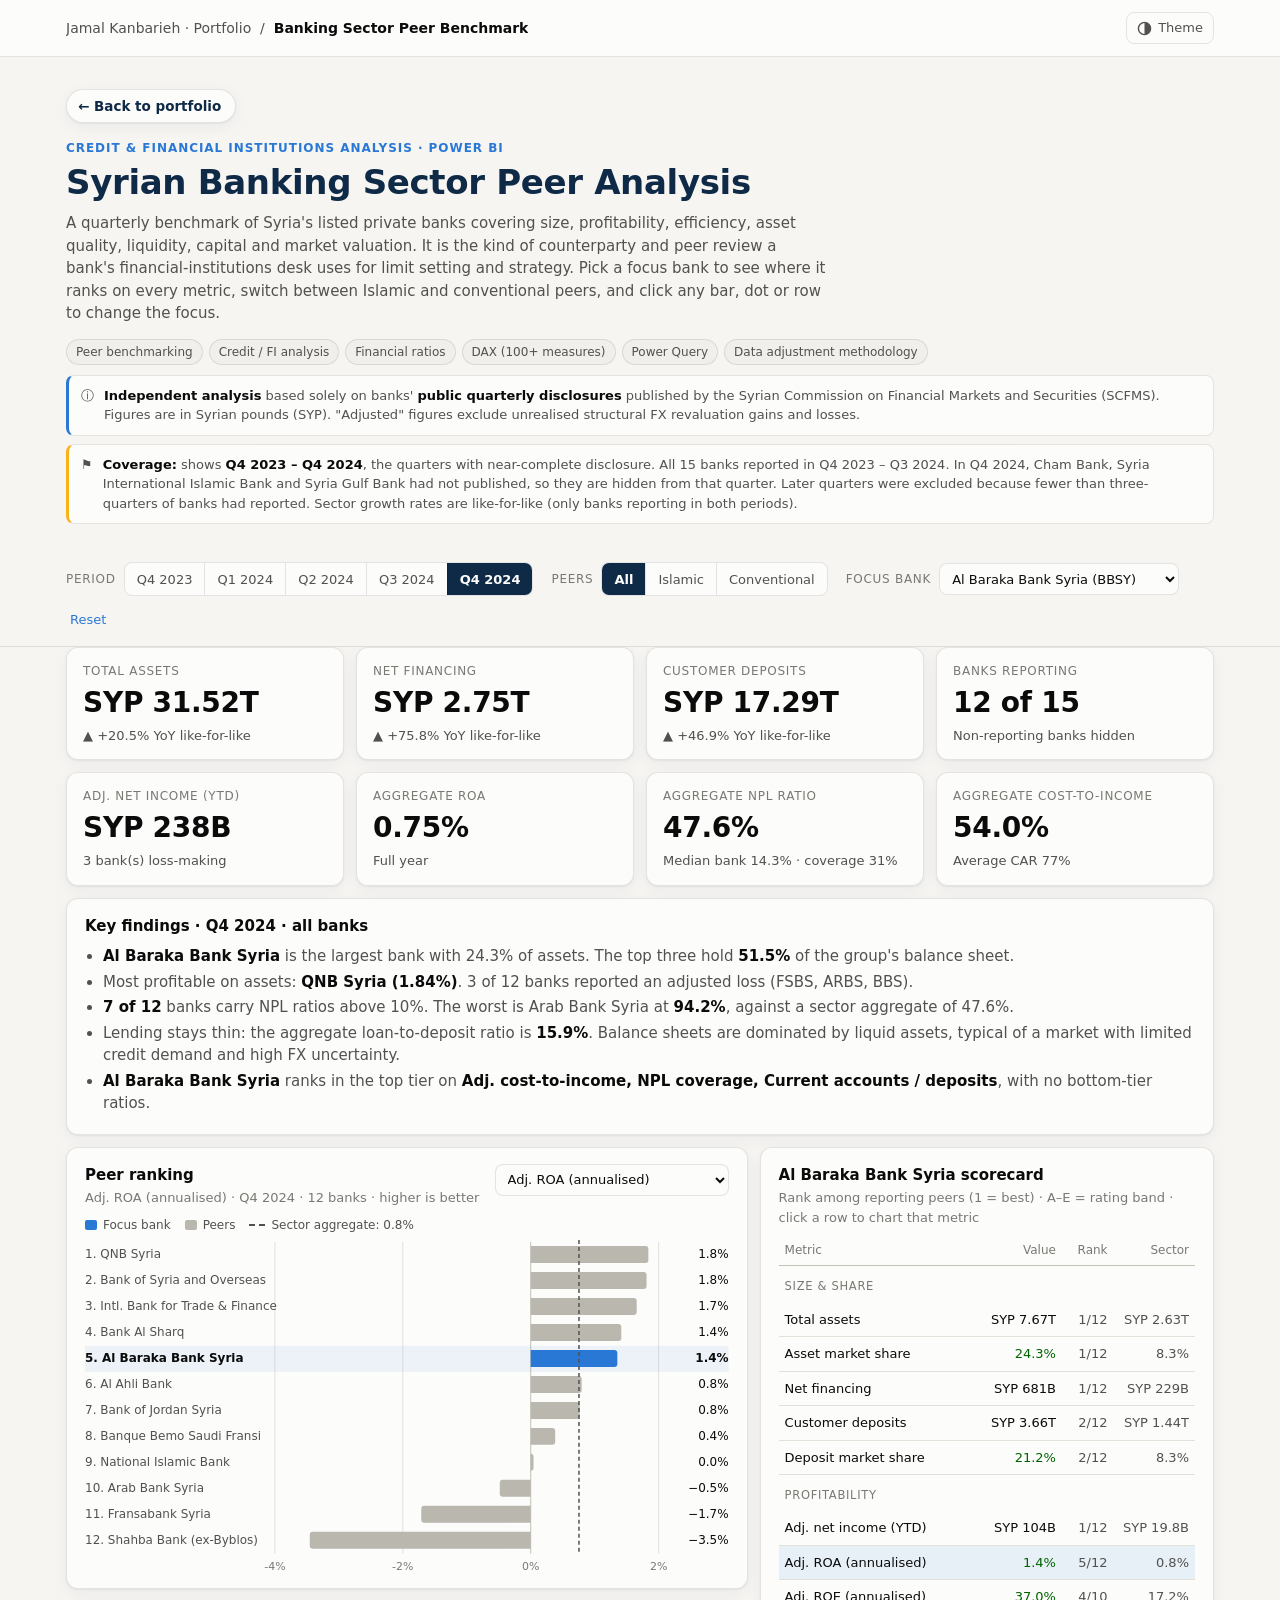
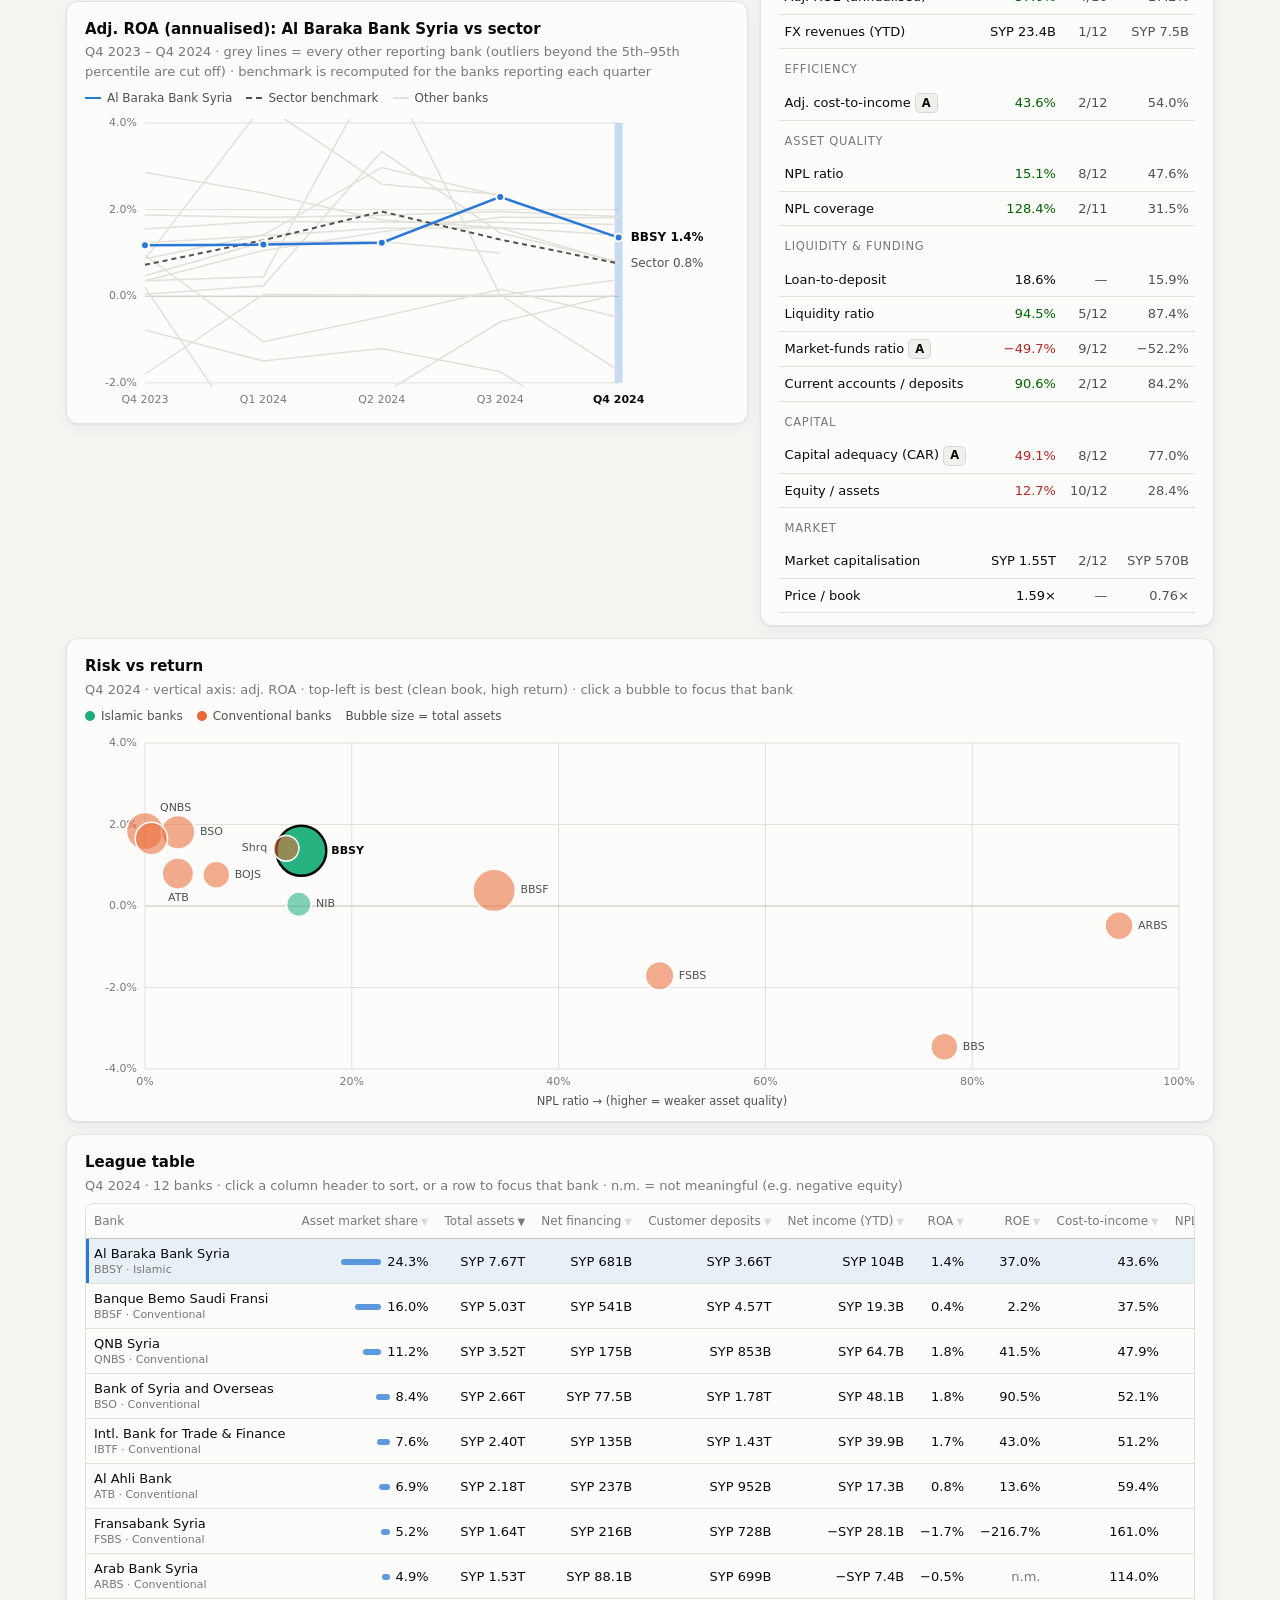
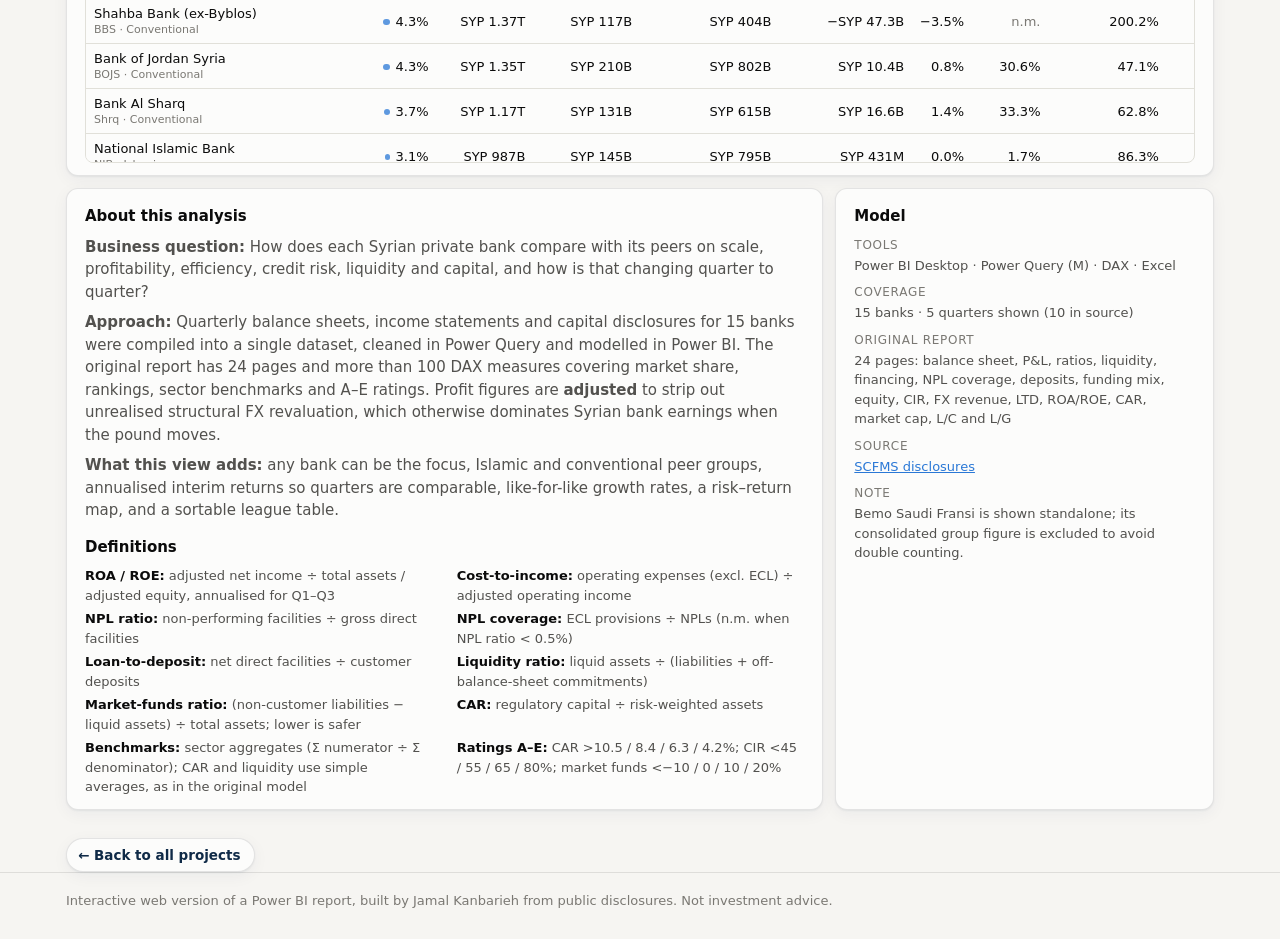
==== projects/banking-sector/index.html @ 8612d6c9 "Initial portfolio upload" ====
<!doctype html>
<html lang="en">
<head>
<meta charset="utf-8">
<meta name="viewport" content="width=device-width, initial-scale=1">
<title>Syrian Banking Peer Benchmark</title>
<meta name="description" content="Interactive peer benchmarking of Syrian private banks (Q4 2023 – Q4 2024) by Jamal Kanbarieh: size, profitability, efficiency, asset quality, liquidity and capital.">
<link rel="stylesheet" href="../../assets/site.css">
<style>
.seg.wrapok{flex-wrap:wrap}
.stack{display:flex;flex-direction:column;gap:12px;min-width:0}
.sc td,.sc th{padding-left:6px;padding-right:6px}
#focusSel{max-width:240px}
.legend .dot{width:10px;height:10px;border-radius:50%;display:inline-block}
.small{font-size:12px;color:var(--muted)}
.fl{display:flex;gap:8px;align-items:center;flex-wrap:wrap}
.chg{font-size:12.5px}
.lt-wrap{overflow:auto;max-height:560px;margin-top:8px;border:1px solid var(--grid);border-radius:8px}
.def{display:grid;grid-template-columns:repeat(2,1fr);gap:4px 24px;font-size:13px;color:var(--ink-2);margin:8px 0 0;padding:0;list-style:none}
.def li b{color:var(--ink)}
@media (max-width:860px){.def{grid-template-columns:1fr}}
</style>
</head>
<body>
<header class="top"><div class="wrap">
  <div class="crumb"><a href="../../index.html">Jamal Kanbarieh · Portfolio</a> &nbsp;/&nbsp; <b>Banking Sector Peer Benchmark</b></div>
  <button class="themebtn" id="themeBtn" type="button" aria-label="Toggle dark mode"><svg viewBox="0 0 16 16" aria-hidden="true"><circle cx="8" cy="8" r="6.5" fill="none" stroke="currentColor" stroke-width="1.5"/><path d="M8 1.5a6.5 6.5 0 0 1 0 13z" fill="currentColor"/></svg> Theme</button>
</div></header>

<div class="wrap hero">
  <a class="backbtn" href="../../index.html">← Back to portfolio</a>
  <p class="eyebrow">Credit &amp; Financial Institutions Analysis · Power BI</p>
  <h1>Syrian Banking Sector Peer Analysis</h1>
  <p class="lede">A quarterly benchmark of Syria's listed private banks covering size, profitability, efficiency, asset quality, liquidity, capital and market valuation. It is the kind of counterparty and peer review a bank's financial-institutions desk uses for limit setting and strategy. Pick a focus bank to see where it ranks on every metric, switch between Islamic and conventional peers, and click any bar, dot or row to change the focus.</p>
  <ul class="tags"><li>Peer benchmarking</li><li>Credit / FI analysis</li><li>Financial ratios</li><li>DAX (100+ measures)</li><li>Power Query</li><li>Data adjustment methodology</li></ul>
  <div class="note info" role="note"><span aria-hidden="true">ⓘ</span><div><strong>Independent analysis</strong> based solely on banks' <strong>public quarterly disclosures</strong> published by the Syrian Commission on Financial Markets and Securities (SCFMS). Figures are in Syrian pounds (SYP). "Adjusted" figures exclude unrealised structural FX revaluation gains and losses.</div></div>
  <div class="note" role="note"><span aria-hidden="true">⚑</span><div><strong>Coverage:</strong> shows <strong>Q4 2023 – Q4 2024</strong>, the quarters with near-complete disclosure. All 15 banks reported in Q4 2023 – Q3 2024. In Q4 2024, Cham Bank, Syria International Islamic Bank and Syria Gulf Bank had not published, so they are hidden from that quarter. Later quarters were excluded because fewer than three-quarters of banks had reported. Sector growth rates are like-for-like (only banks reporting in both periods).</div></div>
</div>

<div class="filters" role="region" aria-label="Filters"><div class="wrap">
  <div class="fgroup"><span class="flabel">Period</span><div class="seg wrapok" id="perSeg"></div></div>
  <div class="fgroup"><span class="flabel">Peers</span><div class="seg" id="grpSeg"><button type="button" data-v="all">All</button><button type="button" data-v="isl">Islamic</button><button type="button" data-v="conv">Conventional</button></div></div>
  <div class="fgroup"><label class="flabel" for="focusSel">Focus bank</label><select id="focusSel"></select></div>
  <button class="reset" id="resetBtn" type="button">Reset</button>
</div></div>

<main class="wrap">
  <div class="kpis k8" id="kpi1"></div>
  <div class="kpis k8" id="kpi2"></div>

  <div class="card insights"><h2 id="insTitle">Key findings</h2><ul id="ins"></ul></div>

  <div class="grid32">
    <div class="stack">
    <div class="card panel">
      <div class="panelhead"><div><h2>Peer ranking</h2><p class="sub" id="rankSub"></p></div>
        <select id="metricSel" aria-label="Metric"></select></div>
      <div class="legend"><span><i class="sw" style="background:var(--actual)"></i>Focus bank</span><span><i class="sw" style="background:var(--budget)"></i>Peers</span><span><i class="ln dash" style="border-color:var(--ink-2)"></i><span id="benchLbl">Sector benchmark</span></span></div>
      <div class="chart" id="rank"></div>
    </div>
    <div class="card panel">
    <h2 id="trendTitle">Trend</h2>
    <p class="sub" id="trendSub"></p>
    <div class="legend"><span><i class="ln" style="border-color:var(--actual)"></i><span id="trendFocusLbl">Focus bank</span></span><span><i class="ln dash" style="border-color:var(--ink-2)"></i>Sector benchmark</span><span><i class="ln" style="border-color:var(--grid)"></i>Other banks</span></div>
    <div class="chart" id="trend"></div>
  </div>
    </div>
    <div class="card panel">
      <h2 id="scTitle">Focus bank scorecard</h2>
      <p class="sub">Rank among reporting peers (1 = best) · A–E = rating band · click a row to chart that metric</p>
      <div class="tablewrap"><table class="sc" id="sc"></table></div>
    </div>
  </div>

  <div class="card panel full">
    <h2>Risk vs return</h2>
    <p class="sub" id="scatSub"></p>
    <div class="legend"><span><i class="dot" style="background:var(--s1)"></i>Islamic banks</span><span><i class="dot" style="background:var(--s2)"></i>Conventional banks</span><span>Bubble size = total assets</span></div>
    <div class="chart" id="scat"></div>
  </div>

  <div class="card panel full">
    <h2>League table</h2>
    <p class="sub" id="ltSub">Click a column to sort, or a row to focus that bank.</p>
    <div class="lt-wrap"><table class="lt" id="lt"></table></div>
  </div>

  <section class="about">
    <div class="card panel">
      <h2>About this analysis</h2>
      <p><b>Business question:</b> How does each Syrian private bank compare with its peers on scale, profitability, efficiency, credit risk, liquidity and capital, and how is that changing quarter to quarter?</p>
      <p><b>Approach:</b> Quarterly balance sheets, income statements and capital disclosures for 15 banks were compiled into a single dataset, cleaned in Power Query and modelled in Power BI. The original report has 24 pages and more than 100 DAX measures covering market share, rankings, sector benchmarks and A–E ratings. Profit figures are <b>adjusted</b> to strip out unrealised structural FX revaluation, which otherwise dominates Syrian bank earnings when the pound moves.</p>
      <p><b>What this view adds:</b> any bank can be the focus, Islamic and conventional peer groups, annualised interim returns so quarters are comparable, like-for-like growth rates, a risk–return map, and a sortable league table.</p>
      <h2 style="margin-top:14px">Definitions</h2>
      <ul class="def">
        <li><b>ROA / ROE:</b> adjusted net income ÷ total assets / adjusted equity, annualised for Q1–Q3</li>
        <li><b>Cost-to-income:</b> operating expenses (excl. ECL) ÷ adjusted operating income</li>
        <li><b>NPL ratio:</b> non-performing facilities ÷ gross direct facilities</li>
        <li><b>NPL coverage:</b> ECL provisions ÷ NPLs (n.m. when NPL ratio &lt; 0.5%)</li>
        <li><b>Loan-to-deposit:</b> net direct facilities ÷ customer deposits</li>
        <li><b>Liquidity ratio:</b> liquid assets ÷ (liabilities + off-balance-sheet commitments)</li>
        <li><b>Market-funds ratio:</b> (non-customer liabilities − liquid assets) ÷ total assets; lower is safer</li>
        <li><b>CAR:</b> regulatory capital ÷ risk-weighted assets</li>
        <li><b>Benchmarks:</b> sector aggregates (Σ numerator ÷ Σ denominator); CAR and liquidity use simple averages, as in the original model</li>
        <li><b>Ratings A–E:</b> CAR &gt;10.5 / 8.4 / 6.3 / 4.2%; CIR &lt;45 / 55 / 65 / 80%; market funds &lt;−10 / 0 / 10 / 20%</li>
      </ul>
    </div>
    <div class="card panel">
      <h2>Model</h2>
      <dl>
        <dt>Tools</dt><dd>Power BI Desktop · Power Query (M) · DAX · Excel</dd>
        <dt>Coverage</dt><dd>15 banks · 5 quarters shown (10 in source)</dd>
        <dt>Original report</dt><dd>24 pages: balance sheet, P&amp;L, ratios, liquidity, financing, NPL coverage, deposits, funding mix, equity, CIR, FX revenue, LTD, ROA/ROE, CAR, market cap, L/C and L/G</dd>
        <dt>Source</dt><dd><a href="https://scfms.sy/en/declaration" rel="noopener">SCFMS disclosures</a></dd>
        <dt>Note</dt><dd>Bemo Saudi Fransi is shown standalone; its consolidated group figure is excluded to avoid double counting.</dd>
      </dl>
    </div>
  </section>
  <a class="backbtn bottom" href="../../index.html">← Back to all projects</a>
</main>

<footer><div class="wrap">Interactive web version of a Power BI report, built by Jamal Kanbarieh from public disclosures. Not investment advice.</div></footer>

<script src="../../assets/common.js"></script>
<script>
const SRC = {"periods":["Q4 2023","Q1 2024","Q2 2024","Q3 2024","Q4 2024"],"names":{"BBSY":"Al Baraka Bank Syria","CHB":"Cham Bank","SIIB":"Syria International Islamic Bank","NIB":"National Islamic Bank","ATB":"Al Ahli Bank","BBSF":"Banque Bemo Saudi Fransi","BSO":"Bank of Syria and Overseas","FSBS":"Fransabank Syria","IBTF":"Intl. Bank for Trade & Finance","QNBS":"QNB Syria","Shrq":"Bank Al Sharq","ARBS":"Arab Bank Syria","BBS":"Shahba Bank (ex-Byblos)","BOJS":"Bank of Jordan Syria","SGB":"Syria Gulf Bank"},"islamic":["BBSY","CHB","NIB","SIIB"],"data":{"Q4 2023":{"BBSY":{"ta":6054854956568.0,"liq":5380610854939.0,"gl":601741397152.0,"nl":378039521020.0,"ecl":106047968985.0,"npl":102416485976.0,"dueb":1991677085688.0,"ca":1525388781131.0,"td":298063717138.0,"cm":354612649300.0,"tl":5234947000638.0,"paid":60000000000.0,"eqi":819907955930.0,"eqa":176606098166.0,"trs":57245323708.0,"lnr":35418494680.0,"nci":93908308392.0,"fx":32181257647.0,"goi":181024599120.0,"opx":-74940150015.0,"texp":-109805216427.0,"ni":71219382693.0,"nii":572600762744.0,"lc":198375262160.0,"lg":247933969584.0,"acc":0.0,"r_cur":1.4103350191733997,"r_liq":0.9470811797346188,"r_roe":0.4032668375134912,"r_roa":0.01176235982593519,"r_roc":1.18698971155,"r_ltta":0.06243576827714459,"r_ltd":0.20732073984865096,"r_npl":0.17020016648468939,"r_cov":1.035457992669764,"r_cir":0.4139777156215254,"car":0.48815838962592584,"regcap":832857060039.0,"rwa":1706120549679.0,"price":3283.37,"shares":600000000.0,"mcap":1970022000000.0},"CHB":{"ta":4130550552200.0,"liq":2876297536391.0,"gl":915244058051.0,"nl":839050631400.0,"ecl":8242152052.0,"npl":343211303206.0,"dueb":2050811755651.0,"ca":404239448802.0,"td":280885279236.0,"cm":659634905403.0,"tl":3566853139359.0,"paid":12000000000.0,"eqi":563697412841.0,"eqa":76367629584.0,"trs":35676719394.0,"lnr":31179235903.0,"nci":29806065993.0,"fx":28202627953.0,"goi":88463920938.0,"opx":-39643734859.0,"texp":-53115332766.0,"ni":35348588172.0,"nii":409588265156.0,"lc":67615430428.0,"lg":173199418577.0,"acc":1900000000.0,"r_cur":1.0513027453447108,"r_liq":0.7550193473843767,"r_roe":0.4628739737576716,"r_roa":0.008557839378862644,"r_roc":2.945715681,"r_ltta":0.20313288042270966,"r_ltd":1.2246684392822889,"r_npl":0.3749942981731713,"r_cov":0.024014803635569515,"r_cir":0.44813449865945165,"car":0.37991942590985955,"regcap":551759876643.0,"rwa":1452307618442.0,"price":3785.68,"shares":120000000.0,"mcap":454281600000.0},"SIIB":{"ta":7892518176729.0,"liq":5449334664289.0,"gl":2299241384931.0,"nl":1582346308183.0,"ecl":344563336236.0,"npl":322970431332.0,"dueb":265776958200.0,"ca":2214946543464.0,"td":810789727268.0,"cm":1771378764382.0,"tl":7182818174547.0,"paid":15000000000.0,"eqi":709700002182.0,"eqa":141624102672.0,"trs":21437790612.0,"lnr":141313191230.0,"nci":51266335194.0,"fx":10405822787.0,"goi":181860566380.0,"opx":-100620532877.0,"texp":-144540525267.0,"ni":37320041113.0,"nii":497280896638.0,"lc":2055901525355.0,"lg":744383933627.0,"acc":0.0,"r_cur":1.6555712480174811,"r_liq":0.5458557643323467,"r_roe":0.26351475779114264,"r_roa":0.00472853407205798,"r_roc":2.4880027408666665,"r_ltta":0.2004868753864299,"r_ltd":0.5229624020735262,"r_npl":0.14046825768217125,"r_cov":1.0668572191421555,"r_cir":0.5532839519852374,"car":0.22328278978056226,"regcap":746002790734.0,"rwa":3341067134942.0,"price":2842.47,"shares":150000000.0,"mcap":426370500000.0},"NIB":{"ta":128485096512.0,"liq":102485781382.0,"gl":2017126830.0,"nl":2012845512.0,"ecl":4281318.0,"npl":0.0,"dueb":0.0,"ca":11833695532.0,"td":611866014.0,"cm":148045529.0,"tl":55064936049.0,"paid":25000000000.0,"eqi":73420160463.0,"eqa":24410380713.0,"trs":-1778322305.0,"lnr":21464035.0,"nci":204116437.0,"fx":-1778322305.0,"goi":13843188682.0,"opx":-13375532324.0,"texp":-13580543920.0,"ni":262644762.0,"nii":46819497227.0,"lc":0.0,"lg":86479000.0,"acc":0.0,"r_cur":8.234725368011931,"r_liq":1.858262046240249,"r_roe":0.010759552056479226,"r_roa":0.0020441651921510604,"r_roc":0.01050579048,"r_ltta":0.015665984356497006,"r_ltd":0.1617319961466044,"r_npl":0.0,"r_cov":null,"r_cir":0.9662175840593661,"car":7.639602525862981,"regcap":65467756493.0,"rwa":8569523908.0,"price":2950.21,"shares":250000000.0,"mcap":737552500000.0},"ATB":{"ta":1594617116776.0,"liq":1286463555973.0,"gl":76275341475.0,"nl":67554887500.0,"ecl":2724645371.0,"npl":8433270441.0,"dueb":165182332770.0,"ca":456935681432.0,"td":177179809649.0,"cm":29345728011.0,"tl":895628473426.0,"paid":8000000000.0,"eqi":698988643350.0,"eqa":18442334370.0,"trs":15902940120.0,"lnr":11827025132.0,"nci":47471265772.0,"fx":12961440574.0,"goi":69866469754.0,"opx":-35925096751.0,"texp":-69131566321.0,"ni":734903433.0,"nii":520026296363.0,"lc":0.0,"lg":104908173473.0,"acc":0.0,"r_cur":1.6094921286972181,"r_liq":1.285773549584799,"r_roe":0.03984872078859288,"r_roa":0.0004608651351277535,"r_roc":0.091862929125,"r_ltta":0.042364331091956794,"r_ltd":0.10653404379829406,"r_npl":0.11056352260008023,"r_cov":0.32308288819407494,"r_cir":0.5141965362997779,"car":0.3743512147647402,"regcap":610199985957.0,"rwa":1630020050397.0,"price":5740.9,"shares":80000000.0,"mcap":459272000000.0},"BBSF":{"ta":4615529670097.0,"liq":3449113287387.0,"gl":554440904929.0,"nl":327899121706.0,"ecl":38266722528.0,"npl":234689099728.0,"dueb":24451543306.0,"ca":2936763138140.0,"td":446723945908.0,"cm":83270293345.0,"tl":3814554053934.0,"paid":10000000000.0,"eqi":800975616163.0,"eqa":404039755827.0,"trs":38969418495.0,"lnr":57661639816.0,"nci":159317180805.0,"fx":27644130734.0,"goi":264896396693.0,"opx":-86415338329.0,"texp":-248316172491.0,"ni":16580224202.0,"nii":666997051418.0,"lc":0.0,"lg":213520082306.0,"acc":267374249.0,"r_cur":1.0120819840188757,"r_liq":0.8562117383558954,"r_roe":0.04103612073535469,"r_roa":0.0035922690107312322,"r_roc":1.6580224202,"r_ltta":0.07104257693984424,"r_ltd":0.09691159255548329,"r_npl":0.423289655654201,"r_cov":0.1630528327576797,"r_cir":0.3262231551950875,"car":0.2542047315989701,"regcap":855288506351.0,"rwa":3364565643492.0,"price":5290.7,"shares":150000000.0,"mcap":793605000000.0},"BSO":{"ta":2284395523095.0,"liq":1567166943275.0,"gl":46180609292.0,"nl":43761440035.0,"ecl":1913250032.0,"npl":2295528647.0,"dueb":46293306673.0,"ca":1223614581753.0,"td":170632907327.0,"cm":27805109224.0,"tl":1661085985742.0,"paid":8640000000.0,"eqi":623309537353.0,"eqa":3140207757.0,"trs":26125071180.0,"lnr":7242800634.0,"nci":46173031598.0,"fx":10386828525.0,"goi":74579753370.0,"opx":-31828049072.0,"texp":-66393267391.0,"ni":8186485979.0,"nii":493365980679.0,"lc":0.0,"lg":59625239140.0,"acc":0.0,"r_cur":1.087901812913122,"r_liq":0.9107669669455841,"r_roe":2.6069886493182115,"r_roa":0.0035836552366853647,"r_roc":0.9475099512731482,"r_ltta":0.019156682628982773,"r_ltd":0.03138713921147254,"r_npl":0.04970763015458224,"r_cov":0.833468157542013,"r_cir":0.4267652765502837,"car":0.3469894013958427,"regcap":595979926122.0,"rwa":1717573861693.0,"price":1967.58,"shares":86400000.0,"mcap":169998912000.0},"FSBS":{"ta":1627836621650.0,"liq":1335135797155.0,"gl":307197221340.0,"nl":152583174869.0,"ecl":115755212116.0,"npl":164778987562.0,"dueb":220366299257.0,"ca":425170760017.0,"td":319736280796.0,"cm":20904355177.0,"tl":1032671791683.0,"paid":5250000000.0,"eqi":595164829967.0,"eqa":-30288841613.0,"trs":9057513727.0,"lnr":17477288673.0,"nci":3093190453.0,"fx":5259066679.0,"goi":18387039630.0,"opx":-27442223641.0,"texp":-47724480545.0,"ni":-29337440915.0,"nii":448012559085.0,"lc":0.0,"lg":46611862897.0,"acc":0.0,"r_cur":1.3831686235716179,"r_liq":1.237057368087877,"r_roe":null,"r_roa":-0.01802234974002681,"r_roc":-5.588083983809524,"r_ltta":0.09373371555822314,"r_ltd":0.20483518950561802,"r_npl":0.5363947852237432,"r_cov":0.702487700820748,"r_cir":1.4924764504355397,"car":0.6007324393714724,"regcap":577240938031.0,"rwa":960895234216.0,"price":2135.38,"shares":52500000.0,"mcap":112107450000.0},"IBTF":{"ta":2182220497147.0,"liq":1003978640335.0,"gl":98505371692.0,"nl":92383771465.0,"ecl":3668468886.0,"npl":4180685364.0,"dueb":137527017435.0,"ca":1125781508321.0,"td":121973804942.0,"cm":46623278380.0,"tl":1547180245866.0,"paid":10500000000.0,"eqi":635040251281.0,"eqa":52955158754.0,"trs":45865777964.0,"lnr":15174616346.0,"nci":9806770087.0,"fx":7584230553.0,"goi":66303330419.0,"opx":-23343643880.0,"texp":-32393501571.0,"ni":33909828848.0,"nii":480919113734.0,"lc":9369658988.0,"lg":122882252041.0,"acc":76433304.0,"r_cur":0.7247465863721274,"r_liq":0.597781188017646,"r_roe":0.640349866677316,"r_roa":0.015539139556398249,"r_roc":3.229507509333333,"r_ltta":0.042334755624274016,"r_ltd":0.07403997441085429,"r_npl":0.04244119170548269,"r_cov":0.8774802613918975,"r_cir":0.3520734740243245,"car":0.5763948143496308,"regcap":641357565873.0,"rwa":1112705301828.0,"price":3492.72,"shares":105000000.0,"mcap":366735600000.0},"QNBS":{"ta":2959935376231.0,"liq":376383028240.0,"gl":124366269511.0,"nl":123296734606.0,"ecl":848921982.0,"npl":282625106.0,"dueb":190218164844.0,"ca":281403723915.0,"td":273065006617.0,"cm":21109519788.0,"tl":814952194601.0,"paid":21780000000.0,"eqi":2144983181630.0,"eqa":91469687125.0,"trs":83229148485.0,"lnr":13839831185.0,"nci":3600951559.0,"fx":28590989850.0,"goi":90991092044.0,"opx":-25811420252.0,"texp":-35533604646.0,"ni":55457487398.0,"nii":1627523340513.0,"lc":0.0,"lg":36742379373.0,"acc":0.0,"r_cur":0.5054245355693555,"r_liq":0.4419225385971403,"r_roe":0.6062936164000791,"r_roa":0.018736046686470623,"r_roc":2.5462574562901743,"r_ltta":0.04165521166310005,"r_ltd":0.22236913971271133,"r_npl":0.0022725221807429244,"r_cov":3.003703365262957,"r_cir":0.28366974911696335,"car":2.4191831634441776,"regcap":2146149542249.0,"rwa":887138094659.0,"price":5055.25,"shares":217800000.0,"mcap":1101033450000.0},"Shrq":{"ta":924274404949.0,"liq":779352155418.0,"gl":101231446711.0,"nl":82521031041.0,"ecl":7222892957.0,"npl":18604268281.0,"dueb":18286133649.0,"ca":234256105685.0,"td":119733157465.0,"cm":16657279982.0,"tl":520991983103.0,"paid":5156250000.0,"eqi":403282421846.0,"eqa":33424151662.0,"trs":17409444977.0,"lnr":10592485924.0,"nci":27876199531.0,"fx":8260787428.0,"goi":50575590622.0,"opx":-17890038519.0,"texp":-24150373429.0,"ni":26425217193.0,"nii":312304780245.0,"lc":0.0,"lg":145628740337.0,"acc":0.0,"r_cur":2.093482841249351,"r_liq":1.1691088020730374,"r_roe":0.7906024799140345,"r_roa":0.02859022932097541,"r_roc":5.124890607127273,"r_ltta":0.0892819606376024,"r_ltd":0.23311732764626933,"r_npl":0.18377953576137548,"r_cov":0.38823848634651925,"r_cir":0.3537287117951712,"car":1.723800453169138,"regcap":404540422495.0,"rwa":234679380523.0,"price":8565.08,"shares":51562500.0,"mcap":441636937500.0},"ARBS":{"ta":1291161316451.0,"liq":372746208736.0,"gl":1249220313885.0,"nl":64314866250.0,"ecl":314718983989.0,"npl":1184440321688.0,"dueb":33789136447.0,"ca":410866949066.0,"td":141192484046.0,"cm":6445619487.0,"tl":612109985806.0,"paid":5050000000.0,"eqi":679051330645.0,"eqa":-1455494436.0,"trs":34096101294.0,"lnr":11371903554.0,"nci":2832213307.0,"fx":10054336868.0,"goi":44533204423.0,"opx":-29138923856.0,"texp":-32267137535.0,"ni":12266066888.0,"nii":531452548408.0,"lc":0.0,"lg":504318888500.0,"acc":0.0,"r_cur":0.63625009619224,"r_liq":0.3338736728461169,"r_roe":null,"r_roa":0.009500026628520435,"r_roc":2.4289241362376237,"r_ltta":0.04981164276728916,"r_ltd":0.11649989546859534,"r_npl":0.9481436609083485,"r_cov":0.2657111364973455,"r_cir":0.6543190465079279,"car":0.44145235814965433,"regcap":685236732059.0,"rwa":1552232578236.0,"price":2962.93,"shares":50500000.0,"mcap":149627965000.0},"BBS":{"ta":1274229557865.0,"liq":1031855233166.0,"gl":433120134183.0,"nl":116036808293.0,"ecl":81608376943.0,"npl":318162588232.0,"dueb":9457941147.0,"ca":367766881582.0,"td":23263302354.0,"cm":13153750192.0,"tl":501056667881.0,"paid":6120000000.0,"eqi":773172889984.0,"eqa":-21904474766.0,"trs":8473784985.0,"lnr":14183041663.0,"nci":3971038656.0,"fx":6384513056.0,"goi":24670381888.0,"opx":-23230899543.0,"texp":-34588898417.0,"ni":-9918516529.0,"nii":598727634107.0,"lc":0.0,"lg":323240227505.0,"acc":0.0,"r_cur":2.576493954601403,"r_liq":1.2518004604188215,"r_roe":null,"r_roa":-0.007783932234014957,"r_roc":-1.6206726354575163,"r_ltta":0.09106428867293132,"r_ltd":0.2967464228080965,"r_npl":0.734582770741319,"r_cov":0.2564989724168708,"r_cir":0.9416513959315651,"car":0.5162616371550547,"regcap":666087911604.0,"rwa":1290213844427.0,"price":4000.0,"shares":61200000.0,"mcap":244800000000.0},"BOJS":{"ta":1216688423929.0,"liq":900029977281.0,"gl":136686580346.0,"nl":115368157735.0,"ecl":8979173144.0,"npl":21056886300.0,"dueb":18527964365.0,"ca":611557997370.0,"td":71756265013.0,"cm":56004687193.0,"tl":877395403067.0,"paid":10000000000.0,"eqi":339293020862.0,"eqa":23474037941.0,"trs":11124865584.0,"lnr":19598592076.0,"nci":5782545850.0,"fx":6570184162.0,"goi":29480647292.0,"opx":-13220616375.0,"texp":-14493292868.0,"ni":14987354424.0,"nii":256000740347.0,"lc":0.0,"lg":19182339159.0,"acc":0.0,"r_cur":1.2823821978499454,"r_liq":1.0038504581280692,"r_roe":0.6384651188546872,"r_roa":0.012318153217569027,"r_roc":1.4987354424,"r_ltta":0.09482144768209969,"r_ltd":0.16883616234302418,"r_npl":0.1540523308630437,"r_cov":0.42642454425942355,"r_cir":0.44845068169814595,"car":1.4138420412702886,"regcap":339510382556.0,"rwa":240133177997.0,"price":3825.0,"shares":30000000.0,"mcap":114750000000.0},"SGB":{"ta":2190740571008.0,"liq":1401421676554.0,"gl":1214278973548.0,"nl":627433741334.0,"ecl":224727952613.0,"npl":542630850090.0,"dueb":261732056514.0,"ca":752444080134.0,"td":462433636253.0,"cm":17179213196.0,"tl":1669880119391.0,"paid":10000000000.0,"eqi":520860451617.0,"eqa":53305978215.0,"trs":17922172543.0,"lnr":112900288916.0,"nci":9709575477.0,"fx":6273627328.0,"goi":99719850937.0,"opx":-57235137661.0,"texp":-80736204784.0,"ni":18983646153.0,"nii":380950074096.0,"lc":0.0,"lg":48522687221.0,"acc":0.0,"r_cur":0.9490805914149661,"r_liq":0.8155373531523965,"r_roe":0.3561260254231318,"r_roa":0.008665401282209,"r_roc":1.8983646153,"r_ltta":0.2864025752922931,"r_ltd":0.5164583503926338,"r_npl":0.44687494547030465,"r_cov":0.41414518281761337,"r_cir":0.5739593182621126,"car":0.47759140183552884,"regcap":532463547960.0,"rwa":1114893496645.0,"price":4400.97,"shares":100000000.0,"mcap":440097000000.0}},"Q1 2024":{"BBSY":{"ta":6654364679967.0,"liq":5835044483978.0,"gl":746498727271.0,"nl":502629165374.0,"ecl":106483504650.0,"npl":102369244209.0,"dueb":2308522726485.0,"ca":1469840830475.0,"td":295446431607.0,"cm":368378531754.0,"tl":5814226435425.0,"paid":60000000000.0,"eqi":840138244542.0,"eqa":196836386778.0,"trs":14870152378.0,"lnr":17258099888.0,"nci":26719627683.0,"fx":4737747908.0,"goi":56991062148.0,"opx":-33654126487.0,"texp":-37168246342.0,"ni":19822815806.0,"nii":19822815806.0,"lc":151527035978.0,"lg":248765248771.0,"acc":0.0,"r_cur":1.4323310366349538,"r_liq":0.9389374699340555,"r_roe":0.10070707012294922,"r_roa":0.0029789193648608846,"r_roc":0.3303802634333333,"r_ltta":0.07553375709737817,"r_ltd":0.28472939003774006,"r_npl":0.13713251003552895,"r_cov":1.040190395785283,"r_cir":0.5905158672004331,"car":0.4712123610698616,"regcap":834459886161.0,"rwa":1770878599760.0,"price":3762.91,"shares":600000000.0,"mcap":2257746000000.0},"CHB":{"ta":4387295741554.0,"liq":2445743571807.0,"gl":959030034297.0,"nl":885020510667.0,"ecl":9335893036.0,"npl":341377025353.0,"dueb":2068534368827.0,"ca":519189955074.0,"td":242530488547.0,"cm":789732445076.0,"tl":3772514984050.0,"paid":12000000000.0,"eqi":614780757504.0,"eqa":127450974247.0,"trs":25674510994.0,"lnr":16137775817.0,"nci":17033935099.0,"fx":7252207199.0,"goi":88353616151.0,"opx":-13838349384.0,"texp":-39883267464.0,"ni":48470348687.0,"nii":48470348687.0,"lc":76765433156.0,"lg":129569093935.0,"acc":1900000000.0,"r_cur":0.8641425362303612,"r_liq":0.6143927330674915,"r_roe":0.38030583111169053,"r_roa":0.011047887250434497,"r_roc":4.0391957239166665,"r_ltta":0.2017234676670148,"r_ltd":1.161870497343969,"r_npl":0.3559607240071896,"r_cov":0.027347748508694293,"r_cir":0.15662459542515708,"car":0.4048315548389908,"regcap":557435413370.0,"rwa":1376956432143.0,"price":6807.4,"shares":120000000.0,"mcap":816888000000.0},"SIIB":{"ta":8921037479717.0,"liq":6290512925236.0,"gl":2354558991045.0,"nl":1616777810025.0,"ecl":351074324411.0,"npl":337734606444.0,"dueb":335732271456.0,"ca":2642523052092.0,"td":815341529366.0,"cm":1749131918873.0,"tl":8180797342968.0,"paid":15000000000.0,"eqi":740240136749.0,"eqa":172164237239.0,"trs":4791820528.0,"lnr":65492028273.0,"nci":20271868939.0,"fx":-34563436.0,"goi":81924327992.0,"opx":-24923051192.0,"texp":-54013459634.0,"ni":27910868358.0,"nii":27910868358.0,"lc":2055901525355.0,"lg":718721555506.0,"acc":0.0,"r_cur":1.6581922563553446,"r_liq":0.5741918321595019,"r_roe":0.16211768951326327,"r_roa":0.003128657224169112,"r_roc":1.8607245572,"r_ltta":0.18123203872878343,"r_ltd":0.4675653924374591,"r_npl":0.14343858350055894,"r_cov":1.0394976342740045,"r_cir":0.30422039219453545,"car":0.22021008626004854,"regcap":749079582059.0,"rwa":3401658819453.0,"price":3831.44,"shares":150000000.0,"mcap":574716000000.0},"NIB":{"ta":315938793318.0,"liq":267028798497.0,"gl":24575228229.0,"nl":24454805698.0,"ecl":120422531.0,"npl":0.0,"dueb":493253462.0,"ca":69469336094.0,"td":31394525899.0,"cm":3091076585.0,"tl":245552735535.0,"paid":25000000000.0,"eqi":70386057783.0,"eqa":21376278033.0,"trs":753470.0,"lnr":592572229.0,"nci":2206243726.0,"fx":753470.0,"goi":2562778258.0,"opx":-6534475636.0,"texp":-5596880938.0,"ni":-3034102680.0,"nii":-3034102680.0,"lc":0.0,"lg":7017682084.0,"acc":0.0,"r_cur":2.6345343126458056,"r_liq":1.0572449498017236,"r_roe":-0.14193783760278808,"r_roa":-0.009603450871403761,"r_roc":-0.1213641072,"r_ltta":0.07740361809062697,"r_ltd":0.24245359254335488,"r_npl":0.0,"r_cov":null,"r_cir":2.549762397742333,"car":5.7905989549817845,"regcap":65865390074.0,"rwa":11374538383.0,"price":2950.21,"shares":250000000.0,"mcap":737552500000.0},"ATB":{"ta":1706483977416.0,"liq":1320103322055.0,"gl":135750946434.0,"nl":126520322399.0,"ecl":3292068020.0,"npl":2041828259.0,"dueb":218009407800.0,"ca":480981810405.0,"td":176968433583.0,"cm":31238325375.0,"tl":1003573457070.0,"paid":8000000000.0,"eqi":702910520346.0,"eqa":22364211366.0,"trs":3185683165.0,"lnr":4641040630.0,"nci":14293788205.0,"fx":1228416351.0,"goi":19389163411.0,"opx":-17459076020.0,"texp":-18366196865.0,"ni":1022966546.0,"nii":1022966546.0,"lc":0.0,"lg":105415484741.0,"acc":0.0,"r_cur":1.5070366761304799,"r_liq":1.1903665332309321,"r_roe":0.045741230453366304,"r_roa":0.0005994586292858144,"r_roc":0.12787081825,"r_ltta":0.07414093778400438,"r_ltd":0.19229466597979944,"r_npl":0.015040987283228299,"r_cov":1.6123138689501308,"r_cir":0.9004553548759608,"car":0.46400812847055345,"regcap":671206837259.0,"rwa":1446541118733.0,"price":2776.77,"shares":80000000.0,"mcap":222141600000.0},"BBSF":{"ta":4688328993384.0,"liq":3441126786518.0,"gl":593294562371.0,"nl":365695751197.0,"ecl":39088042981.0,"npl":244810344952.0,"dueb":63383190080.0,"ca":3017455122567.0,"td":460980280273.0,"cm":78152054310.0,"tl":3878427391955.0,"paid":10000000000.0,"eqi":809901601429.0,"eqa":412965741093.0,"trs":9053043279.0,"lnr":17780445463.0,"nci":68570925728.0,"fx":3644610021.0,"goi":94394441199.0,"opx":-26752821650.0,"texp":-89136610851.0,"ni":5257830348.0,"nii":3307077748.0,"lc":0.0,"lg":207662490739.0,"acc":264200156.0,"r_cur":0.9715705918413551,"r_liq":0.8421019610023636,"r_roe":0.012731880213801889,"r_roa":0.0011214721397367078,"r_roc":0.5257830348,"r_ltta":0.07800129890906901,"r_ltd":0.1051322531096666,"r_npl":0.41262866791439556,"r_cov":0.1596666308715998,"r_cir":0.28341522350453213,"car":0.23896475514607043,"regcap":800134954371.0,"rwa":3348338770217.0,"price":6105.69,"shares":150000000.0,"mcap":915853500000.0},"BSO":{"ta":2419216215755.0,"liq":1686653148421.0,"gl":64259680445.0,"nl":61919284853.0,"ecl":1869494950.0,"npl":1972218130.0,"dueb":44087651110.0,"ca":1329283453592.0,"td":114720112938.0,"cm":27676835647.0,"tl":1787423675163.0,"paid":8640000000.0,"eqi":631792540592.0,"eqa":11623210996.0,"trs":9336868226.0,"lnr":2601996976.0,"nci":23218065751.0,"fx":2103786648.0,"goi":34062524179.0,"opx":-13071635639.0,"texp":-27671592429.0,"ni":6390931750.0,"nii":6390931750.0,"lc":0.0,"lg":60042439817.0,"acc":0.0,"r_cur":1.1334339779895377,"r_liq":0.9129548492093773,"r_roe":0.5498421866555954,"r_roa":0.002641736488197889,"r_roc":0.7396911747685185,"r_ltta":0.025594770921984724,"r_ltd":0.0428802852625874,"r_npl":0.030691377802415713,"r_cov":0.9479148992510276,"r_cir":0.3837541683730778,"car":0.3651051284516836,"regcap":616846677988.0,"rwa":1689504282243.0,"price":3450.0,"shares":86400000.0,"mcap":298080000000.0},"FSBS":{"ta":1566441453666.0,"liq":1255801782724.0,"gl":324800072036.0,"nl":175833124388.0,"ecl":107342785076.0,"npl":166543992479.0,"dueb":222062122063.0,"ca":377639605854.0,"td":300948211761.0,"cm":21158160860.0,"tl":971114540434.0,"paid":5250000000.0,"eqi":595326913232.0,"eqa":-30126758348.0,"trs":-654585850.0,"lnr":6059866362.0,"nci":736271001.0,"fx":-905010881.0,"goi":1853555694.0,"opx":-9557585079.0,"texp":-1691472429.0,"ni":162083265.0,"nii":162083265.0,"lc":0.0,"lg":46380761714.0,"acc":0.0,"r_cur":1.3943283926416226,"r_liq":1.2342089246730863,"r_roe":null,"r_roa":0.00010347227763965939,"r_roc":0.030873002857142857,"r_ltta":0.11225004546227459,"r_ltd":0.25911624085146745,"r_npl":0.5127584838113604,"r_cov":0.6445311144413399,"r_cir":5.156351713594638,"car":0.5803984371658645,"regcap":577581359409.0,"rwa":995146303683.0,"price":2532.56,"shares":52500000.0,"mcap":132959400000.0},"IBTF":{"ta":2232962751358.0,"liq":1044962572603.0,"gl":107264444762.0,"nl":100967057489.0,"ecl":3786591417.0,"npl":3905662508.0,"dueb":137100954927.0,"ca":1145402436305.0,"td":127697508112.0,"cm":43767985425.0,"tl":1589147327172.0,"paid":10500000000.0,"eqi":643815424186.0,"eqa":61730331659.0,"trs":16990957532.0,"lnr":4581666196.0,"nci":2666832182.0,"fx":327141394.0,"goi":22480289752.0,"opx":-10757064268.0,"texp":-12843197696.0,"ni":9637092056.0,"nii":8775172905.0,"lc":9258429772.0,"lg":128144495200.0,"acc":75620800.0,"r_cur":0.7410026281284445,"r_liq":0.6052049775098508,"r_roe":0.15611599349952554,"r_roa":0.004315831981585497,"r_roc":0.917818291047619,"r_ltta":0.04521663311561996,"r_ltd":0.07930803699409207,"r_npl":0.03641152962350147,"r_cov":0.9695132155540562,"r_cir":0.478510926089953,"car":0.5710646437030292,"regcap":641473090268.0,"rwa":1123293303729.0,"price":5040.35,"shares":105000000.0,"mcap":529236750000.00006},"QNBS":{"ta":3032036105893.0,"liq":377605774825.0,"gl":147838516052.0,"nl":146418639705.0,"ecl":1189491071.0,"npl":292372147.0,"dueb":190402500602.0,"ca":303492792398.0,"td":296705147132.0,"cm":17416386720.0,"tl":873277145356.0,"paid":21780000000.0,"eqi":2158758960537.0,"eqa":105245466032.0,"trs":22895927671.0,"lnr":6960556957.0,"nci":1191799942.0,"fx":58541783.0,"goi":26647229050.0,"opx":-11607956349.0,"texp":-12871450143.0,"ni":13775778907.0,"nii":13775778907.0,"lc":0.0,"lg":35561093410.0,"acc":0.0,"r_cur":0.4776189787624635,"r_liq":0.4154818302294417,"r_roe":0.13089189897084458,"r_roa":0.004543408596034095,"r_roc":0.6324967358585859,"r_ltta":0.048290533025125884,"r_ltd":0.2439505870674211,"r_npl":0.0019776453038608858,"r_cov":4.068414461518456,"r_cir":0.4356158881367817,"car":2.402163118612094,"regcap":2146203978156.0,"rwa":893446394846.0,"price":7682.13,"shares":217800000.0,"mcap":1673167914000.0},"Shrq":{"ta":983012041985.0,"liq":546381182954.0,"gl":116279307572.0,"nl":97237825537.0,"ecl":7422447473.0,"npl":19120617655.0,"dueb":21339451216.0,"ca":210989433189.0,"td":128746300958.0,"cm":35312672391.0,"tl":573834362250.0,"paid":5156250000.0,"eqi":409177679735.0,"eqa":39319409551.0,"trs":5376662508.0,"lnr":2914951130.0,"nci":8664742177.0,"fx":1470151645.0,"goi":15825686676.0,"opx":-7985622895.0,"texp":-9973712970.0,"ni":5851973706.0,"nii":5895257889.0,"lc":0.0,"lg":161885398520.0,"acc":0.0,"r_cur":1.5132061274294055,"r_liq":0.7426485084241323,"r_roe":0.14883167811585737,"r_roa":0.00595310480040823,"r_roc":1.134928233890909,"r_ltta":0.09891824452185477,"r_ltd":0.28621606667647814,"r_npl":0.16443697553978415,"r_cov":0.38819077955146736,"r_cir":0.5045988245875215,"car":1.6307956750081785,"regcap":386123337687.0,"rwa":236769905393.0,"price":13780.78,"shares":51562500.0,"mcap":710571468750.0},"ARBS":{"ta":1345041013868.0,"liq":171221449788.0,"gl":1289477422195.0,"nl":64671834465.0,"ecl":314816745055.0,"npl":1224449328061.0,"dueb":68088087670.0,"ca":454423058503.0,"td":127492713361.0,"cm":6107110905.0,"tl":669526364361.0,"paid":5050000000.0,"eqi":675514649507.0,"eqa":-4992175574.0,"trs":9492160597.0,"lnr":3057056683.0,"nci":660460046.0,"fx":149146934.0,"goi":11367348680.0,"opx":-11357718521.0,"texp":-14904029818.0,"ni":-3536681138.0,"nii":-3536681138.0,"lc":0.0,"lg":499706940503.0,"acc":0.0,"r_cur":0.26341605096122334,"r_liq":0.14643908027227784,"r_roe":null,"r_roa":-0.0026294225243209454,"r_roc":-0.7003328986138614,"r_ltta":0.04808168211839136,"r_ltd":0.11113607431165227,"r_npl":0.9495701956352934,"r_cov":0.2571088389207041,"r_cir":0.9991528227671116,"car":0.43608276855811806,"regcap":684348634035.0,"rwa":1569309047220.0,"price":6088.96,"shares":50500000.0,"mcap":307492480000.0},"BBS":{"ta":1284754782278.0,"liq":1038295295707.0,"gl":443483952961.0,"nl":116406689556.0,"ecl":81915878731.0,"npl":330361358238.0,"dueb":72357412761.0,"ca":316714349925.0,"td":32645388385.0,"cm":14542384402.0,"tl":516369881817.0,"paid":6120000000.0,"eqi":768384900461.0,"eqa":-26692464289.0,"trs":272672851.0,"lnr":5964772926.0,"nci":1206634852.0,"fx":5387145.0,"goi":5642367169.0,"opx":-8827573408.0,"texp":-10453888732.0,"ni":-4811521563.0,"nii":-4787989523.0,"lc":0.0,"lg":312360897042.0,"acc":0.0,"r_cur":2.4620656121529034,"r_liq":1.252874060182161,"r_roe":null,"r_roa":-0.0037450894360312762,"r_roc":-0.7861963338235294,"r_ltta":0.0906061539226958,"r_ltd":0.3332000708470533,"r_npl":0.7449229132920893,"r_cov":0.24795841489423195,"r_cir":1.5645159458072835,"car":0.4955415014977243,"regcap":656463152385.0,"rwa":1324738998451.0,"price":3001.29,"shares":61200000.0,"mcap":183678948000.0},"BOJS":{"ta":1178620549033.0,"liq":799268293834.0,"gl":177160124604.0,"nl":155621289899.0,"ecl":8834318469.0,"npl":21179521413.0,"dueb":25782378712.0,"ca":619332234399.0,"td":69468222557.0,"cm":82627717340.0,"tl":835256186079.0,"paid":10000000000.0,"eqi":343364362954.0,"eqa":27545380033.0,"trs":2380916122.0,"lnr":7090726265.0,"nci":1764517304.0,"fx":192664417.0,"goi":10018552960.0,"opx":-4638665642.0,"texp":-5902809299.0,"ni":4115743661.0,"nii":4071342092.0,"lc":0.0,"lg":21070631108.0,"acc":0.0,"r_cur":1.118510344691998,"r_liq":0.9333682862573018,"r_roe":0.1494168407213567,"r_roa":0.0034920005971190342,"r_roc":0.4115743661,"r_ltta":0.1320368035553763,"r_ltd":0.22593087493979547,"r_npl":0.11955016096506967,"r_cov":0.41711605738066826,"r_cir":0.4630075481479513,"car":1.356269711822684,"regcap":338568400152.0,"rwa":249632058580.0,"price":4950.2,"shares":100000000.0,"mcap":495020000000.0},"SGB":{"ta":2334677573817.0,"liq":1591111983875.0,"gl":1184499639836.0,"nl":577031073140.0,"ecl":225567939652.0,"npl":555131430819.0,"dueb":270681825550.0,"ca":788106079795.0,"td":468785340507.0,"cm":18256634902.0,"tl":1805487552006.0,"paid":10000000000.0,"eqi":529190021811.0,"eqa":61635548409.0,"trs":13851762717.0,"lnr":22142724829.0,"nci":4054241019.0,"fx":8919226773.0,"goi":28456060823.0,"opx":-16471318619.0,"texp":-20186231746.0,"ni":8269829077.0,"nii":8329570194.0,"lc":0.0,"lg":46574090994.0,"acc":0.0,"r_cur":1.0415945606507147,"r_liq":0.8591031458854094,"r_roe":0.13417304283760445,"r_roa":0.0035421718055395246,"r_roc":0.8269829077,"r_ltta":0.247156643645916,"r_ltd":0.4590938117799815,"r_npl":0.4686632331064793,"r_cov":0.4063324955663449,"r_cir":0.5788334064034201,"car":0.5178629961112191,"regcap":531211933545.0,"rwa":1025776967140.0,"price":4418.33,"shares":100000000.0,"mcap":441833000000.0}},"Q2 2024":{"BBSY":{"ta":7068981675000.0,"liq":6132173654000.0,"gl":705863384000.0,"nl":589297292000.0,"ecl":116313308000.0,"npl":111348953000.0,"dueb":2480446498000.0,"ca":1547652123000.0,"td":320183920000.0,"cm":393950407000.0,"tl":6145479282000.0,"paid":60000000000.0,"eqi":923502393000.0,"eqa":280200535000.0,"trs":32340190000.0,"lnr":42217163000.0,"nci":51949398000.0,"fx":11924401000.0,"goi":125073562000.0,"opx":-63320019000.0,"texp":-81454225000.0,"ni":43619337000.0,"nii":103099652000.0,"lc":180325949000.0,"lg":271738038000.0,"acc":0.0,"r_cur":1.4102518859295992,"r_liq":0.9294631962193198,"r_roe":0.15567185480213305,"r_roa":0.006170526251930056,"r_roc":0.72698895,"r_ltta":0.08336381661365673,"r_ltd":0.315497334045181,"r_npl":0.15774858920858828,"r_cov":1.0445837600287091,"r_cir":0.5062622187093384,"car":0.4547676631901432,"regcap":835754984.0,"rwa":1837762558.0,"price":3652.5,"shares":600000000.0,"mcap":2191500000000.0},"CHB":{"ta":4676562212000.0,"liq":3175997145000.0,"gl":1073310326000.0,"nl":990413229000.0,"ecl":9332590000.0,"npl":370357819000.0,"dueb":2256293409000.0,"ca":615295515000.0,"td":153048413000.0,"cm":790675769000.0,"tl":3995219596000.0,"paid":12000000000.0,"eqi":681342616000.0,"eqa":194012833000.0,"trs":68475213000.0,"lnr":33068671000.0,"nci":30125131000.0,"fx":14520894000.0,"goi":124710853000.0,"opx":-38574224000.0,"texp":-64245302000.0,"ni":60465551000.0,"nii":112001864000.0,"lc":47429740000.0,"lg":98953443000.0,"acc":1900000000.0,"r_cur":1.0500422996662888,"r_liq":0.766500546613969,"r_roe":0.3116574819563611,"r_roa":0.01292948714439127,"r_roc":5.0387959166666665,"r_ltta":0.2117823272955959,"r_ltd":1.2890233044179142,"r_npl":0.34506126516106955,"r_cov":0.025198846956164842,"r_cir":0.3093092788002982,"car":0.3679445320307268,"regcap":559887232.0,"rwa":1521662053.0,"price":7924.02,"shares":120000000.0,"mcap":950882400000.0},"SIIB":{"ta":10159055017000.0,"liq":7437673411000.0,"gl":2425648529000.0,"nl":1670935951000.0,"ecl":371649789000.0,"npl":405761628000.0,"dueb":285486954000.0,"ca":2624685014000.0,"td":897698806000.0,"cm":1946296315000.0,"tl":9330245706000.0,"paid":15000000000.0,"eqi":828809311000.0,"eqa":260733411000.0,"trs":9847332000.0,"lnr":128576583000.0,"nci":38830926000.0,"fx":136714000.0,"goi":163479605000.0,"opx":-57457921000.0,"texp":-99214989000.0,"ni":64264616000.0,"nii":117550120000.0,"lc":2236909891000.0,"lg":752856413000.0,"acc":0.0,"r_cur":1.9532368224741652,"r_liq":0.6037066688703658,"r_roe":0.24647633670546348,"r_roa":0.006325845848108965,"r_roc":4.284307733333334,"r_ltta":0.1644774979763258,"r_ltd":0.4743764553744742,"r_npl":0.1672796463085605,"r_cov":0.9159313334576822,"r_cir":0.35146843546630785,"car":0.20850143167090826,"regcap":750179642.0,"rwa":3597959189.0,"price":3799.95,"shares":150000000.0,"mcap":569992500000.0},"NIB":{"ta":635827772000.0,"liq":541986789000.0,"gl":63561210000.0,"nl":63205811000.0,"ecl":355399000.0,"npl":0.0,"dueb":7006393000.0,"ca":241488109000.0,"td":54476736000.0,"cm":10451392000.0,"tl":564223900000.0,"paid":25000000000.0,"eqi":71603872000.0,"eqa":22594092000.0,"trs":108108000.0,"lnr":2229612000.0,"nci":4605480000.0,"fx":108108000.0,"goi":6519121000.0,"opx":-15876928000.0,"texp":-13728924000.0,"ni":-7209803000.0,"nii":-1816289000.0,"lc":0.0,"lg":33643718000.0,"acc":0.0,"r_cur":1.7889050874195525,"r_liq":0.9065331064643812,"r_roe":-0.319101250008188,"r_roa":-0.011339238890622098,"r_roc":-0.28839212,"r_ltta":0.09940712529933342,"r_ltd":0.2135585089506154,"r_npl":0.0,"r_cov":null,"r_cir":2.4354399926002293,"car":3.3876788326103,"regcap":64134892.0,"rwa":18931810.0,"price":2718.02,"shares":250000000.0,"mcap":679505000000.0},"ATB":{"ta":1919548820000.0,"liq":1234089224000.0,"gl":205593888000.0,"nl":195226936000.0,"ecl":3903342000.0,"npl":8813590000.0,"dueb":284957384000.0,"ca":712948105000.0,"td":14512762000.0,"cm":29731786000.0,"tl":1166203739000.0,"paid":14208799000.0,"eqi":753345081000.0,"eqa":203202170000.0,"trs":8952049000.0,"lnr":13750860000.0,"nci":24021063000.0,"fx":3297390000.0,"goi":75532623000.0,"opx":-31629523000.0,"texp":-43407337000.0,"ni":32125286000.0,"nii":80756732000.0,"lc":0.0,"lg":113532757000.0,"acc":0.0,"r_cur":1.218951972449181,"r_liq":0.9643307257840367,"r_roe":0.1580951916015464,"r_roa":0.016735852542682398,"r_roc":2.2609430958943117,"r_ltta":0.10170459535381861,"r_ltd":0.26836761241206397,"r_npl":0.04286893003356209,"r_cov":0.4428776469066521,"r_cir":0.41875313928923136,"car":0.3188477381686736,"regcap":448340139.0,"rwa":1406126139.0,"price":1787.28,"shares":160000000.0,"mcap":285964800000.0},"BBSF":{"ta":5904820840000.0,"liq":4307968337000.0,"gl":1228318452000.0,"nl":608546904000.0,"ecl":131236861000.0,"npl":635560265000.0,"dueb":116401938000.0,"ca":3330923424000.0,"td":754168019000.0,"cm":93897183000.0,"tl":4674329133000.0,"paid":10000000000.0,"eqi":1230491707000.0,"eqa":916458499000.0,"trs":218292957000.0,"lnr":44246611000.0,"nci":131535224000.0,"fx":209101432000.0,"goi":369367267000.0,"opx":-66714932000.0,"texp":-208067880000.0,"ni":161299387000.0,"nii":125746128000.0,"lc":0.0,"lg":563529425000.0,"acc":284645000.0,"r_cur":1.0253421691633506,"r_liq":0.8224227880086844,"r_roe":0.1760029364952182,"r_roa":0.027316559023660404,"r_roc":16.1299387,"r_ltta":0.10305933414230396,"r_ltd":0.14896775567723808,"r_npl":0.5174230379468402,"r_cov":0.20649003442655434,"r_cir":0.18061950248558437,"car":0.30169855837140125,"regcap":1302740530.0,"rwa":4318020401.0,"price":2992.33,"shares":200000000.0,"mcap":598466000000.0},"BSO":{"ta":2570897799000.0,"liq":1761414132000.0,"gl":76920424000.0,"nl":74404127000.0,"ecl":2012094000.0,"npl":2059050000.0,"dueb":47295970000.0,"ca":1400753831000.0,"td":123541215000.0,"cm":28874537000.0,"tl":1870360088000.0,"paid":8640000000.0,"eqi":700537711000.0,"eqa":80368381000.0,"trs":19811700000.0,"lnr":5552580000.0,"nci":39331389000.0,"fx":4871563000.0,"goi":62156253000.0,"opx":-28802717000.0,"texp":-43059349000.0,"ni":19096904000.0,"nii":75303935000.0,"lc":0.0,"lg":63730800000.0,"acc":0.0,"r_cur":1.1207840424559923,"r_liq":0.9107194201309944,"r_roe":0.2376171295524791,"r_roa":0.007428107024490863,"r_roc":2.2102898148148147,"r_ltta":0.02894091201483813,"r_ltd":0.048812155622527685,"r_npl":0.026768573194552333,"r_cov":0.9771953085160633,"r_cir":0.46339210634206024,"car":0.3193876534577336,"regcap":609107589.0,"rwa":1907110630.0,"price":2633.23,"shares":86400000.0,"mcap":227511072000.0},"FSBS":{"ta":1707643373000.0,"liq":1348090724000.0,"gl":368371782000.0,"nl":212042353000.0,"ecl":108462386000.0,"npl":183596284000.0,"dueb":244342905000.0,"ca":413525011000.0,"td":320913101000.0,"cm":22524478000.0,"tl":1056937842000.0,"paid":5250000000.0,"eqi":650705531000.0,"eqa":25251860000.0,"trs":-1217957000.0,"lnr":13103314000.0,"nci":1822290000.0,"fx":-1697917000.0,"goi":4879472000.0,"opx":-20427622000.0,"texp":-4638771000.0,"ni":240701000.0,"nii":55540701000.0,"lc":0.0,"lg":49808356000.0,"acc":0.0,"r_cur":1.3773159681130187,"r_liq":1.2180667315018867,"r_roe":0.009532010711290178,"r_roa":0.00014095507516720824,"r_roc":0.04584780952380953,"r_ltta":0.12417250366947666,"r_ltd":0.28871371125141176,"r_npl":0.49839942409052385,"r_cov":0.5907656932751427,"r_cir":4.186441073952263,"car":0.5283176407941013,"regcap":575948058.0,"rwa":1090154887.0,"price":2429.0,"shares":52500000.0,"mcap":127522500000.0},"IBTF":{"ta":2429489235000.0,"liq":904713049000.0,"gl":122938625000.0,"nl":115993509000.0,"ecl":4205618000.0,"npl":4361742000.0,"dueb":149035076000.0,"ca":1214221073000.0,"td":134654413000.0,"cm":59589348000.0,"tl":1723624936000.0,"paid":10500000000.0,"eqi":705864299000.0,"eqa":123779206000.0,"trs":36321137000.0,"lnr":9509379000.0,"nci":5049042000.0,"fx":1879879000.0,"goi":47472066000.0,"opx":-22142269000.0,"texp":-26674234000.0,"ni":20797832000.0,"nii":70824047000.0,"lc":9974894000.0,"lg":133742703000.0,"acc":80950000.0,"r_cur":0.6039833565176503,"r_liq":0.48447128208251194,"r_roe":0.1680236339535091,"r_roa":0.008560577960330003,"r_roc":1.9807459047619047,"r_ltta":0.04774398969501917,"r_ltd":0.08599274744325808,"r_npl":0.03547902052751932,"r_cov":0.9642060442823074,"r_cir":0.4664273301271531,"car":0.5107670701969778,"regcap":642152933.0,"rwa":1257232446.0,"price":5000.52,"shares":105000000.0,"mcap":525054600000.00006},"QNBS":{"ta":3351114413000.0,"liq":431051634000.0,"gl":164289407000.0,"nl":162925448000.0,"ecl":1355573000.0,"npl":9431000.0,"dueb":193571201000.0,"ca":330093206000.0,"td":367096365000.0,"cm":20759564000.0,"tl":992525582000.0,"paid":43560000000.0,"eqi":2358588831000.0,"eqa":305075336000.0,"trs":51701538000.0,"lnr":15196835000.0,"nci":2235611000.0,"fx":3965666000.0,"goi":59181522000.0,"opx":-24641719000.0,"texp":-27868631000.0,"ni":31312891000.0,"nii":213794423000.0,"lc":0.0,"lg":47301237000.0,"acc":0.0,"r_cur":0.4839140289397477,"r_liq":0.414541754572691,"r_roe":0.10263986401050788,"r_roa":0.009344023253437035,"r_roc":0.7188450642791552,"r_ltta":0.04861828870060725,"r_ltd":0.23368887713898406,"r_npl":5.740479664644477e-05,"r_cov":143.73587106351394,"r_cir":0.416375215899314,"car":2.1846750511406197,"regcap":2146440721.0,"rwa":982498848.0,"price":3992.14,"shares":435600000.0,"mcap":1738976184000.0},"Shrq":{"ta":1019968420000.0,"liq":520305216000.0,"gl":138904171000.0,"nl":118107179000.0,"ecl":7848220000.0,"npl":20628624000.0,"dueb":33324851000.0,"ca":252481889000.0,"td":153037251000.0,"cm":37751647000.0,"tl":574613236000.0,"paid":5156250000.0,"eqi":445355184000.0,"eqa":75496914000.0,"trs":11050517000.0,"lnr":8719639000.0,"nci":13282978000.0,"fx":3197568000.0,"goi":27749128000.0,"opx":-16611339000.0,"texp":-18781951000.0,"ni":8967177000.0,"nii":42175639000.0,"lc":0.0,"lg":174315559000.0,"acc":0.0,"r_cur":1.185626843868531,"r_liq":0.6947325559835098,"r_roe":0.11877541113799697,"r_roa":0.008791622195518564,"r_roc":1.7390888727272726,"r_ltta":0.11579493706285533,"r_ltd":0.291249332892154,"r_npl":0.1485097520937654,"r_cov":0.3804529085410641,"r_cir":0.5986256216771929,"car":1.2091572053049267,"regcap":385296825.0,"rwa":318649075.0,"price":11427.32,"shares":51562500.0,"mcap":589221187500.0},"ARBS":{"ta":1493407299000.0,"liq":184324300000.0,"gl":1450646821000.0,"nl":67298694000.0,"ecl":341534791000.0,"npl":1374290282000.0,"dueb":86316107000.0,"ca":484050499000.0,"td":161282776000.0,"cm":6936652000.0,"tl":757490535000.0,"paid":5050000000.0,"eqi":735916764000.0,"eqa":55409939000.0,"trs":20529058000.0,"lnr":6748053000.0,"nci":1429030000.0,"fx":881185000.0,"goi":24890777000.0,"opx":-24061599000.0,"texp":-28435354000.0,"ni":-3544577000.0,"nii":56602092000.0,"lc":0.0,"lg":538813117000.0,"acc":0.0,"r_cur":0.251929823949472,"r_liq":0.1421922245730123,"r_roe":-0.06397005779053465,"r_roa":-0.0023734831096469686,"r_roc":-0.7018964356435644,"r_ltta":0.04506385769311819,"r_ltd":0.10428517574891827,"r_npl":0.9473637980694958,"r_cov":0.2485172131923727,"r_cir":0.9666873396519522,"car":0.40031880228117694,"regcap":685229882.0,"rwa":1711710462.0,"price":6364.2,"shares":50500000.0,"mcap":321392100000.0},"BBS":{"ta":1383967819000.0,"liq":1118588671000.0,"gl":483104255000.0,"nl":118278385000.0,"ecl":88393325000.0,"npl":367999067000.0,"dueb":53546148000.0,"ca":355972463000.0,"td":39590923000.0,"cm":15651008000.0,"tl":548943881000.0,"paid":6120000000.0,"eqi":835023938000.0,"eqa":39946573000.0,"trs":887698000.0,"lnr":11989701000.0,"nci":2630802000.0,"fx":645842000.0,"goi":11166212000.0,"opx":-18326057000.0,"texp":-19515315000.0,"ni":-8349103000.0,"nii":61851048000.0,"lc":0.0,"lg":334227350000.0,"acc":0.0,"r_cur":2.4906811953807244,"r_liq":1.2665592262708114,"r_roe":-0.2090067400775531,"r_roa":-0.006032729146861759,"r_roc":-1.3642325163398692,"r_ltta":0.08546324804392001,"r_ltd":0.29901246977393403,"r_npl":0.7617384098593791,"r_cov":0.24019986170236676,"r_cir":1.6412062568756531,"car":0.5159179414466911,"regcap":719645914.0,"rwa":1394884450.0,"price":3142.11,"shares":61200000.0,"mcap":192297132000.0},"BOJS":{"ta":1201232059000.0,"liq":765679293000.0,"gl":196350141000.0,"nl":172395836000.0,"ecl":10660100000.0,"npl":23532103000.0,"dueb":84856468000.0,"ca":466111692000.0,"td":80307755000.0,"cm":137337905000.0,"tl":824259118000.0,"paid":10000000000.0,"eqi":376972941000.0,"eqa":61153958000.0,"trs":5217884000.0,"lnr":17377344000.0,"nci":3974871000.0,"fx":674015000.0,"goi":23797773000.0,"opx":-10302159000.0,"texp":-14380176000.0,"ni":9417597000.0,"nii":37544155000.0,"lc":0.0,"lg":27347734000.0,"acc":0.0,"r_cur":1.2129075017854911,"r_liq":0.8990994978513864,"r_roe":0.15399815985745355,"r_roa":0.007839948101152036,"r_roc":0.9417597,"r_ltta":0.14351584667455167,"r_ltd":0.3155009159108497,"r_npl":0.11984765012213563,"r_cov":0.45300243671379475,"r_cir":0.43290433100609876,"car":1.1625367039325396,"regcap":338852247.0,"rwa":291476601.0,"price":3749.0,"shares":100000000.0,"mcap":374900000000.0},"SGB":{"ta":2465167207000.0,"liq":1537131889000.0,"gl":1254862600000.0,"nl":612876968000.0,"ecl":235236201000.0,"npl":616450035000.0,"dueb":268923743000.0,"ca":894995610000.0,"td":438853410000.0,"cm":20074061000.0,"tl":1865636780000.0,"paid":10000000000.0,"eqi":599530427000.0,"eqa":131975953000.0,"trs":21433724000.0,"lnr":71173393000.0,"nci":8171603000.0,"fx":10500896000.0,"goi":79497073000.0,"opx":-37680220000.0,"texp":-42851703000.0,"ni":36645370000.0,"nii":78669975000.0,"lc":0.0,"lg":55024431000.0,"acc":0.0,"r_cur":0.9590454270777997,"r_liq":0.8003139128319701,"r_roe":0.2776670231735322,"r_roa":0.014865267514488724,"r_roc":3.664537,"r_ltta":0.24861476587052458,"r_ltd":0.45948001521191656,"r_npl":0.49124902997348074,"r_cov":0.3815981631017346,"r_cir":0.4739824823487526,"car":0.41442275512065835,"regcap":534177991.0,"rwa":1288968775.0,"price":3953.91,"shares":100000000.0,"mcap":395391000000.0}},"Q3 2024":{"BBSY":{"ta":7638211503000.0,"liq":6578204518000.0,"gl":801468844000.0,"nl":684650592000.0,"ecl":116550740000.0,"npl":111025104000.0,"dueb":2322388321000.0,"ca":1864151271000.0,"td":341056245000.0,"cm":416259858000.0,"tl":6627283939000.0,"paid":60000000000.0,"eqi":1010927564000.0,"eqa":367625706000.0,"trs":48299045000.0,"lnr":73303278000.0,"nci":154851165000.0,"fx":16978667000.0,"goi":274850932000.0,"opx":-94507685000.0,"texp":-143490420000.0,"ni":131360512000.0,"nii":190840827000.0,"lc":192554226000.0,"lg":267050495000.0,"acc":0.0,"r_cur":1.4529133683360616,"r_liq":0.9282217957125348,"r_roe":0.3573213457494183,"r_roa":0.017197810239793252,"r_roc":2.1893418666666666,"r_ltta":0.08963493505398419,"r_ltd":0.31046991588432443,"r_npl":0.13852703674155548,"r_cov":1.0497692485836356,"r_cir":0.3438506986761828,"car":0.4283357712598497,"regcap":821481000000.0,"rwa":1917843559000.0,"price":1788.56,"shares":600000000.0,"mcap":1073136000000.0},"CHB":{"ta":4190829016000.0,"liq":3261328854000.0,"gl":489516215000.0,"nl":374061031000.0,"ecl":9668600000.0,"npl":883912000.0,"dueb":1611889902000.0,"ca":591669581000.0,"td":199463408000.0,"cm":871427131000.0,"tl":3493271809000.0,"paid":12000000000.0,"eqi":697557207000.0,"eqa":210227424000.0,"trs":76931927000.0,"lnr":46891465000.0,"nci":49144202000.0,"fx":18581232000.0,"goi":162617443000.0,"opx":-58756213000.0,"texp":-88868298000.0,"ni":73749145000.0,"nii":125285458000.0,"lc":46197875000.0,"lg":123689042000.0,"acc":1500000000.0,"r_cur":1.3571776058457863,"r_liq":0.8899406732914971,"r_roe":0.3508064913548101,"r_roa":0.017597746106661965,"r_roc":6.1457620833333335,"r_ltta":0.08925704904015105,"r_ltd":0.4728168793375901,"r_npl":0.0018056848229225666,"r_cov":10.938419209152043,"r_cir":0.3613155631773155,"car":0.3604563163847207,"regcap":564398112000.0,"rwa":1565787826000.0,"price":9478.69,"shares":120000000.0,"mcap":1137442800000.0},"SIIB":{"ta":11733318711000.0,"liq":8558704186000.0,"gl":2534842545000.0,"nl":1772314016000.0,"ecl":378859316000.0,"npl":485934274000.0,"dueb":155081149000.0,"ca":3340640286000.0,"td":1043307486000.0,"cm":1910750458000.0,"tl":10881894649000.0,"paid":15000000000.0,"eqi":851424062000.0,"eqa":283348162000.0,"trs":17870787000.0,"lnr":186424851000.0,"nci":64494930000.0,"fx":2805143000.0,"goi":259244650000.0,"opx":-91945014000.0,"texp":-171225811000.0,"ni":88018839000.0,"nii":141304343000.0,"lc":2236909891000.0,"lg":795756516000.0,"acc":0.0,"r_cur":1.8855804479241827,"r_liq":0.6150897718982994,"r_roe":0.3106384681613004,"r_roa":0.007501614945265421,"r_roc":5.8679226,"r_ltta":0.15104967824137033,"r_ltd":0.4042735242695314,"r_npl":0.1917019559887496,"r_cov":0.7796513567182545,"r_cir":0.3546650393749688,"car":0.17819128910582668,"regcap":754364536000.0,"rwa":4233453497000.0,"price":4823.2,"shares":150000000.0,"mcap":723480000000.0},"NIB":{"ta":1127355867000.0,"liq":968909351000.0,"gl":125200062000.0,"nl":124521014000.0,"ecl":679048000.0,"npl":0.0,"dueb":7092827000.0,"ca":512751889000.0,"td":64464354000.0,"cm":63079056000.0,"tl":1053528419000.0,"paid":25000000000.0,"eqi":73827448000.0,"eqa":24817668000.0,"trs":109144000.0,"lnr":7849301000.0,"nci":13501585000.0,"fx":109144000.0,"goi":19274684000.0,"opx":-25024533000.0,"texp":-24260911000.0,"ni":-4986227000.0,"nii":407287000.0,"lc":0.0,"lg":85768641000.0,"acc":0.0,"r_cur":1.6582137788824671,"r_liq":0.8504448795821522,"r_roe":-0.20091440501178434,"r_roa":-0.004422939682097738,"r_roc":-0.19944908,"r_ltta":0.11045404352341921,"r_ltd":0.215726801714414,"r_npl":0.0,"r_cov":null,"r_cir":1.2983109346954793,"car":1.9490587449153556,"regcap":64580742000.0,"rwa":33134323000.0,"price":3419.83,"shares":250000000.0,"mcap":854957500000.0},"ATB":{"ta":1975461845000.0,"liq":1123887610000.0,"gl":237545067000.0,"nl":226878381000.0,"ecl":4353174000.0,"npl":8596233000.0,"dueb":285121264000.0,"ca":534289855000.0,"td":249795642000.0,"cm":15616241000.0,"tl":1231901818000.0,"paid":15035330000.0,"eqi":743560027000.0,"eqa":193417116000.0,"trs":14825821000.0,"lnr":26099031000.0,"nci":40323533000.0,"fx":5601147000.0,"goi":100241509000.0,"opx":-46981355000.0,"texp":-78594241000.0,"ni":21647268000.0,"nii":70278714000.0,"lc":0.0,"lg":117968493000.0,"acc":0.0,"r_cur":1.0511415106923365,"r_liq":0.8325893242050866,"r_roe":0.11192012603476106,"r_roa":0.010958079526967528,"r_roc":1.439760085079609,"r_ltta":0.11484827286046621,"r_ltd":0.28935413531823045,"r_npl":0.0361877984188996,"r_cov":0.5064048403527452,"r_cir":0.4686816416540577,"car":0.3233681526261667,"regcap":450404458000.0,"rwa":1392853484000.0,"price":1414.75,"shares":160000000.0,"mcap":226360000000.0},"BBSF":{"ta":4825889870000.0,"liq":4559700661000.0,"gl":790047354000.0,"nl":523928481000.0,"ecl":43430696000.0,"npl":275209408000.0,"dueb":134895989000.0,"ca":3460515985000.0,"td":569456692000.0,"cm":59758500000.0,"tl":4443215338000.0,"paid":10000000000.0,"eqi":382674532000.0,"eqa":849424198000.0,"trs":28322118000.0,"lnr":61365346000.0,"nci":191829289000.0,"fx":14978903000.0,"goi":300944987000.0,"opx":-84714284000.0,"texp":-300130668000.0,"ni":814319000.0,"nii":61062408000.0,"lc":0.0,"lg":246926385000.0,"acc":296520000.0,"r_cur":1.0948005871645414,"r_liq":0.9721267874712747,"r_roe":0.0009586717707328606,"r_roa":0.00016873965671330166,"r_roc":0.0814319,"r_ltta":0.10856619092304318,"r_ltd":0.13000794868664564,"r_npl":0.348345458796385,"r_cov":0.1578096341822733,"r_cir":0.2814942519710421,"car":0.20550732120351195,"regcap":615518637000.0,"rwa":2995117806000.0,"price":3250.46,"shares":200000000.0,"mcap":650092000000.0},"BSO":{"ta":2628857465000.0,"liq":1807659656000.0,"gl":78891955000.0,"nl":76441420000.0,"ecl":1973984000.0,"npl":2046191000.0,"dueb":46350948000.0,"ca":1428917057000.0,"td":128937397000.0,"cm":27738541000.0,"tl":1911476393000.0,"paid":8640000000.0,"eqi":717381072000.0,"eqa":97211742000.0,"trs":31532496000.0,"lnr":9311559000.0,"nci":65789703000.0,"fx":7854908000.0,"goi":102304820000.0,"opx":-51158030000.0,"texp":-66364554000.0,"ni":35940266000.0,"nii":92147297000.0,"lc":0.0,"lg":64528605000.0,"acc":0.0,"r_cur":1.1268255634511322,"r_liq":0.9148052043540428,"r_roe":0.3697111610241487,"r_roa":0.013671439581072913,"r_roc":4.159753009259259,"r_ltta":0.029077810804778646,"r_ltd":0.04906839647550284,"r_npl":0.025936624336410474,"r_cov":0.964711505426424,"r_cir":0.5000549338731058,"car":0.30719004250721543,"regcap":607713741000.0,"rwa":1978298958000.0,"price":2250.0,"shares":86400000.0,"mcap":194400000000.0},"FSBS":{"ta":1706027117000.0,"liq":1326154725000.0,"gl":390663767000.0,"nl":234598501000.0,"ecl":104596806000.0,"npl":194804724000.0,"dueb":258184943000.0,"ca":381876774000.0,"td":351601966000.0,"cm":22384717000.0,"tl":1055184879000.0,"paid":5250000000.0,"eqi":650842238000.0,"eqa":25388567000.0,"trs":-2395583000.0,"lnr":21933657000.0,"nci":3837766000.0,"fx":-3107433000.0,"goi":8837983000.0,"opx":-31540696000.0,"texp":-8460575000.0,"ni":377408000.0,"nii":55677408000.0,"lc":0.0,"lg":45848689000.0,"acc":0.0,"r_cur":1.3373029059490122,"r_liq":1.2044634818981286,"r_roe":0.014865273806119109,"r_roa":0.00022122039927692427,"r_roc":0.0718872380952381,"r_ltta":0.13751158974104397,"r_ltd":0.31984362764215907,"r_npl":0.49865060559865027,"r_cov":0.5369315684562146,"r_cir":3.568766312404086,"car":0.5270616915104394,"regcap":574344944000.0,"rwa":1089711040000.0,"price":4997.7,"shares":52500000.0,"mcap":262379250000.0},"IBTF":{"ta":2482804479000.0,"liq":1245769863000.0,"gl":134512118000.0,"nl":131517007000.0,"ecl":2332917000.0,"npl":1310025000.0,"dueb":151306529000.0,"ca":1226819442000.0,"td":144600312000.0,"cm":45462735000.0,"tl":1762703110000.0,"paid":10500000000.0,"eqi":720101369000.0,"eqa":138016276000.0,"trs":56114452000.0,"lnr":15425717000.0,"nci":8262327000.0,"fx":2120579000.0,"goi":74598168000.0,"opx":-36319251000.0,"texp":-42787797000.0,"ni":31810371000.0,"nii":85061117000.0,"lc":10391020000.0,"lg":137124303000.0,"acc":83998000.0,"r_cur":0.8181180537224627,"r_liq":0.6521322711963821,"r_roe":0.23048275117928846,"r_roa":0.01281227388989256,"r_roc":3.029559142857143,"r_ltta":0.05297114940479371,"r_ltd":0.09589843417116187,"r_npl":0.00973908536627161,"r_cov":1.780818686666285,"r_cir":0.4868651868233547,"car":0.5304227967839508,"regcap":643487273000.0,"rwa":1213159157000.0,"price":3764.44,"shares":105000000.0,"mcap":395266200000.0},"QNBS":{"ta":3446176930000.0,"liq":503639468000.0,"gl":167463755000.0,"nl":166116040000.0,"ecl":1338821000.0,"npl":9940000.0,"dueb":193806120000.0,"ca":369558685000.0,"td":410146045000.0,"cm":20160449000.0,"tl":1068391110000.0,"paid":43560000000.0,"eqi":2377785820000.0,"eqa":324272325000.0,"trs":84648545000.0,"lnr":24104314000.0,"nci":3418056000.0,"fx":4039211000.0,"goi":95643275000.0,"opx":-40953514000.0,"texp":-45133395000.0,"ni":50509880000.0,"nii":232991412000.0,"lc":0.0,"lg":46945569000.0,"acc":0.0,"r_cur":0.5173434564185905,"r_liq":0.4515582402002221,"r_roe":0.1557637704666903,"r_roa":0.014656786643859287,"r_roc":1.1595472910927456,"r_ltta":0.04820299229384024,"r_ltd":0.21304993237632405,"r_npl":5.9356127539359186e-05,"r_cov":134.69024144869215,"r_cir":0.42819020992328,"car":2.1955468339594484,"regcap":2146471442000.0,"rwa":977647759000.0,"price":2529.97,"shares":435600000.0,"mcap":1102054932000.0},"Shrq":{"ta":1156035552000.0,"liq":958344168000.0,"gl":145490558000.0,"nl":123216643000.0,"ecl":8303544000.0,"npl":21848286000.0,"dueb":45012263000.0,"ca":290731258000.0,"td":175680400000.0,"cm":39330588000.0,"tl":707015372000.0,"paid":25781250000.0,"eqi":449020180000.0,"eqa":79161910000.0,"trs":16505820000.0,"lnr":14312610000.0,"nci":21155770000.0,"fx":4841834000.0,"goi":43423630000.0,"opx":-26569664000.0,"texp":-29715145000.0,"ni":13708485000.0,"nii":45916947000.0,"lc":0.0,"lg":183387788000.0,"acc":0.0,"r_cur":1.873874350902722,"r_liq":1.0763036465414162,"r_roe":0.1731702153219901,"r_roa":0.011858186347542363,"r_roc":0.5317230545454545,"r_ltta":0.10658551355693947,"r_ltd":0.26418002399073826,"r_npl":0.1501697862757527,"r_cov":0.3800547100124925,"r_cir":0.6118710941485085,"car":1.2525219368513645,"regcap":383939372000.0,"rwa":306533052000.0,"price":7200.0,"shares":257812500.0,"mcap":1856250000000.0},"ARBS":{"ta":1541910288000.0,"liq":262555641000.0,"gl":1502893941000.0,"nl":89848237000.0,"ecl":340313025000.0,"npl":1412577874000.0,"dueb":88149713000.0,"ca":501727048000.0,"td":183398961000.0,"cm":6361448000.0,"tl":800576433000.0,"paid":5050000000.0,"eqi":741333855000.0,"eqa":60827030000.0,"trs":32128647000.0,"lnr":12199837000.0,"nci":2348279000.0,"fx":1810667000.0,"goi":39854182000.0,"opx":-39413540000.0,"texp":-37981668000.0,"ni":1872514000.0,"nii":62019183000.0,"lc":0.0,"lg":555770618000.0,"acc":0.0,"r_cur":0.3395368993622691,"r_liq":0.19357556077290428,"r_roe":0.03078424180828819,"r_roa":0.0012144117686826148,"r_roc":0.3707948514851485,"r_ltta":0.058270729301989066,"r_ltd":0.13114118544578562,"r_npl":0.9399052291475037,"r_cov":0.24091629301564438,"r_cir":0.9889436446092408,"car":0.40363426565185956,"regcap":683758488000.0,"rwa":1694005059000.0,"price":3103.51,"shares":50500000.0,"mcap":156727255000.0},"BBS":{"ta":1373505115000.0,"liq":1109589177000.0,"gl":497613877000.0,"nl":118840604000.0,"ecl":89469782000.0,"npl":381080157000.0,"dueb":71433169000.0,"ca":337751376000.0,"td":45588096000.0,"cm":18161296000.0,"tl":548121849000.0,"paid":6120000000.0,"eqi":825383266000.0,"eqa":30305901000.0,"trs":5143376000.0,"lnr":18388068000.0,"nci":2256616000.0,"fx":4867492000.0,"goi":18658642000.0,"opx":-30071943000.0,"texp":-36648417000.0,"ni":-17989775000.0,"nii":52210376000.0,"lc":0.0,"lg":348035584000.0,"acc":0.0,"r_cur":2.4398767141315347,"r_liq":1.238163224608326,"r_roe":-0.5936063408905085,"r_roa":-0.01309771241732871,"r_roc":-2.939505718954248,"r_ltta":0.08652359769333659,"r_ltd":0.31001400241924476,"r_npl":0.7658149714341668,"r_cov":0.23477942988251682,"r_cir":1.6116898003616769,"car":0.47535163459493696,"regcap":662159128000.0,"rwa":1392988011000.0,"price":2103.54,"shares":61200000.0,"mcap":128736648000.0},"BOJS":{"ta":1312545882000.0,"liq":860822674000.0,"gl":215877103000.0,"nl":203569048000.0,"ecl":5579392000.0,"npl":11817144000.0,"dueb":89155489000.0,"ca":462752175000.0,"td":82478465000.0,"cm":246089911000.0,"tl":929279298000.0,"paid":10000000000.0,"eqi":383266584000.0,"eqa":67447601000.0,"trs":7845983000.0,"lnr":28299731000.0,"nci":7223257000.0,"fx":713637000.0,"goi":37845413000.0,"opx":-17206210000.0,"texp":-22304329000.0,"ni":15541084000.0,"nii":43837798000.0,"lc":0.0,"lg":40041815000.0,"acc":0.0,"r_cur":1.3569380455353557,"r_liq":0.8880675995344796,"r_roe":0.23041715004807956,"r_roa":0.011840411991022497,"r_roc":1.5541084,"r_ltta":0.1550948052877286,"r_ltd":0.37336318443145455,"r_npl":0.054740145368728614,"r_cov":0.472143861494791,"r_cir":0.45464452984037984,"car":1.191613877931149,"regcap":339788142000.0,"rwa":285149534000.0,"price":4821.81,"shares":100000000.0,"mcap":482181000000.00006},"SGB":{"ta":2679288477000.0,"liq":1507953685000.0,"gl":1335799158000.0,"nl":684030633000.0,"ecl":231038308000.0,"npl":629507972000.0,"dueb":275604595000.0,"ca":1062278849000.0,"td":462220753000.0,"cm":23817965000.0,"tl":2069915686000.0,"paid":10000000000.0,"eqi":609372791000.0,"eqa":141818317000.0,"trs":29818070000.0,"lnr":100313129000.0,"nci":11820743000.0,"fx":11740523000.0,"goi":111938502000.0,"opx":-62697503000.0,"texp":-65450768000.0,"ni":46487734000.0,"nii":88512339000.0,"lc":0.0,"lg":73737683000.0,"acc":0.0,"r_cur":0.837703554890384,"r_liq":0.7034503370773281,"r_roe":0.32779781190041907,"r_roa":0.017350775923931985,"r_roc":4.6487734,"r_ltta":0.2553030921724074,"r_ltd":0.4486919065787988,"r_npl":0.471259446624086,"r_cov":0.36701410987055777,"r_cir":0.5601066825067929,"car":0.4274231323876817,"regcap":533543369000.0,"rwa":1248279114000.0,"price":4600.0,"shares":100000000.0,"mcap":460000000000.0}},"Q4 2024":{"BBSY":{"ta":7668806993000.0,"liq":6632735346000.0,"gl":845260500000.0,"nl":680954091000.0,"ecl":164038694000.0,"npl":127750019136.0,"dueb":2323696050000.0,"ca":3316023466000.0,"td":345317461000.0,"cm":208814650000.0,"tl":6691306726000.0,"paid":120000000000.0,"eqi":977500267000.0,"eqa":280367093000.0,"trs":65292579000.0,"lnr":112796673000.0,"nci":169908594000.0,"fx":23382479000.0,"goi":344745313000.0,"opx":-150456258000.0,"texp":-240895365000.0,"ni":103849948000.0,"nii":157681264000.0,"lc":70879686000.0,"lg":256785108000.0,"acc":0.0,"r_cur":1.1082196102528774,"r_liq":0.9449725400794902,"r_roe":0.3704070505877806,"r_roa":0.013541864868263481,"r_roc":0.8654162333333333,"r_ltta":0.08879530957312749,"r_ltd":0.18598489039313656,"r_npl":0.15113686151902284,"r_cov":1.2840600346632265,"r_cir":0.43642727638765605,"car":0.4914746684222922,"regcap":999926451000.0,"rwa":2034543213000.0,"price":1292.58,"shares":1200000000.0,"mcap":1551096000000.0},"NIB":{"ta":987400737000.0,"liq":804479415000.0,"gl":150497368000.0,"nl":145401749000.0,"ecl":5095619000.0,"npl":22390211000.0,"dueb":1789156000.0,"ca":712491630000.0,"td":82754837000.0,"cm":48422319000.0,"tl":908648601000.0,"paid":25000000000.0,"eqi":78752136000.0,"eqa":24841378000.0,"trs":386897000.0,"lnr":16321777000.0,"nci":31846501000.0,"fx":386897000.0,"goi":44685109000.0,"opx":-38565305000.0,"texp":-44254112000.0,"ni":430997000.0,"nii":5331975000.0,"lc":0.0,"lg":80608128000.0,"acc":0.0,"r_cur":1.0093393466806189,"r_liq":0.8132160150310183,"r_roe":0.017349963436005846,"r_roa":0.0004364965346384991,"r_roc":0.01723988,"r_ltta":0.14725707967544285,"r_ltd":0.18283859788590548,"r_npl":0.14877476794145664,"r_cov":0.22758244663259314,"r_cir":0.8630460093540333,"car":0.9750695833856899,"regcap":70389578000.0,"rwa":72189287000.0,"price":2960.99,"shares":250000000.0,"mcap":740247500000.0},"ATB":{"ta":2176177821000.0,"liq":1327185324000.0,"gl":246990466000.0,"nl":236829576000.0,"ecl":4427325000.0,"npl":7855904000.0,"dueb":354179442000.0,"ca":716322127000.0,"td":235831502000.0,"cm":11733234000.0,"tl":1439284124000.0,"paid":16000000000.0,"eqi":736893697000.0,"eqa":127187961000.0,"trs":18058559000.0,"lnr":39878381000.0,"nci":48312747000.0,"fx":7668269000.0,"goi":109298380000.0,"opx":-64921721000.0,"texp":-91958213000.0,"ni":17340167000.0,"nii":61530586000.0,"lc":0.0,"lg":110111214000.0,"acc":0.0,"r_cur":1.0159624321414733,"r_liq":0.8565827529293882,"r_roe":0.13633497120061544,"r_roa":0.007968175593312418,"r_roc":1.0837604375,"r_ltta":0.10882822796676228,"r_ltd":0.24873042415301239,"r_npl":0.03180650705764489,"r_cov":0.5635665863533974,"r_cir":0.5939861231246062,"car":0.35258097945408484,"regcap":522390296000.0,"rwa":1481617916000.0,"price":1431.53,"shares":160000000.0,"mcap":229044800000.0},"BBSF":{"ta":5033930035000.0,"liq":3644846130000.0,"gl":812685026000.0,"nl":540532246000.0,"ecl":42920837000.0,"npl":274437409887.0,"dueb":13305064000.0,"ca":4028809097000.0,"td":541617901000.0,"cm":42398181000.0,"tl":4650753350000.0,"paid":10000000000.0,"eqi":383176685000.0,"eqa":865805737000.0,"trs":38781282000.0,"lnr":92918216000.0,"nci":242724549000.0,"fx":21679218000.0,"goi":405356054000.0,"opx":-151885591000.0,"texp":-386103816000.0,"ni":19252238000.0,"nii":68467321000.0,"lc":0.0,"lg":227408142000.0,"acc":274420000.0,"r_cur":0.7951699795492977,"r_liq":0.7471341626184717,"r_roe":0.022236209783858246,"r_roa":0.003824494553190587,"r_roc":1.9252238,"r_ltta":0.10737778281417851,"r_ltd":0.1182673404993745,"r_npl":0.3376922191341077,"r_cov":0.15639572249888495,"r_cir":0.37469673759948335,"car":0.2073184008999709,"regcap":645448578000.0,"rwa":3113320261000.0,"price":1470.76,"shares":200000000.0,"mcap":294152000000.0},"BSO":{"ta":2657559322000.0,"liq":1858973474000.0,"gl":80257393000.0,"nl":77531681000.0,"ecl":2242045000.0,"npl":2569524149.0,"dueb":44199662000.0,"ca":1656425053000.0,"td":125698784000.0,"cm":24819150000.0,"tl":1933105717000.0,"paid":8640000000.0,"eqi":724453605000.0,"eqa":53210074000.0,"trs":42224279000.0,"lnr":13651189000.0,"nci":84628083000.0,"fx":9892384000.0,"goi":134207087000.0,"opx":-69976245000.0,"texp":-86061458000.0,"ni":48145629000.0,"nii":99219830000.0,"lc":0.0,"lg":80380367000.0,"acc":0.0,"r_cur":1.0178774324580926,"r_liq":0.9232611483000446,"r_roe":0.9048216884644814,"r_roa":0.018116483271488005,"r_roc":5.572410763888889,"r_ltta":0.02917401706075632,"r_ltd":0.04350521517658147,"r_npl":0.032016043045405174,"r_cov":0.8725526089616836,"r_cir":0.5214049910791969,"car":0.38044872707494615,"regcap":725748241000.0,"rwa":1907611169000.0,"price":4283.83,"shares":86400000.0,"mcap":370122912000.0},"FSBS":{"ta":1639681710000.0,"liq":1294231280000.0,"gl":383567638000.0,"nl":215848744000.0,"ecl":115830215000.0,"npl":190899838000.0,"dueb":251386720000.0,"ca":380097194000.0,"td":347543340000.0,"cm":22067607000.0,"tl":1028057401000.0,"paid":5250000000.0,"eqi":611624309000.0,"eqa":12950837000.0,"trs":9307620000.0,"lnr":30771132000.0,"nci":9717133000.0,"fx":8436976000.0,"goi":28992698000.0,"opx":-46686150000.0,"texp":-57054719000.0,"ni":-28062021000.0,"nii":16459479000.0,"lc":0.0,"lg":45937188000.0,"acc":0.0,"r_cur":1.3219563344249863,"r_liq":1.2050631290471054,"r_roe":-2.166811380608064,"r_roa":-0.01711430994738607,"r_roc":-5.345146857142857,"r_ltta":0.13164063652329208,"r_ltd":0.29664200098011584,"r_npl":0.4976953712659148,"r_cov":0.6067591057882407,"r_cir":1.6102726969390706,"car":0.5430537282163721,"regcap":604305487000.0,"rwa":1112791342000.0,"price":1800.42,"shares":52500000.0,"mcap":94522050000.0},"IBTF":{"ta":2404968205000.0,"liq":1593534810000.0,"gl":136945654000.0,"nl":134527333000.0,"ecl":2076523000.0,"npl":844769284.0,"dueb":150249364000.0,"ca":1274847047000.0,"td":156512648000.0,"cm":37361701000.0,"tl":1687208707000.0,"paid":21000000000.0,"eqi":717759498000.0,"eqa":92716354000.0,"trs":73416178000.0,"lnr":22152497000.0,"nci":10921798000.0,"fx":1515413000.0,"goi":98906780000.0,"opx":-50622051000.0,"texp":-59050434000.0,"ni":39856346000.0,"nii":82814397000.0,"lc":9616602000.0,"lg":133552920000.0,"acc":78318000.0,"r_cur":1.007540264727328,"r_liq":0.8705668608258964,"r_roe":0.4298739572956029,"r_roa":0.0165725043337943,"r_roc":1.8979212380952382,"r_ltta":0.05593726050943779,"r_ltd":0.09398569309302789,"r_npl":0.006168646169669612,"r_cov":2.4580948187031857,"r_cir":0.5118157824974183,"car":0.5886548362957177,"regcap":725067397000.0,"rwa":1231736074000.0,"price":2049.28,"shares":210000000.0,"mcap":430348800000.00006},"QNBS":{"ta":3517320482000.0,"liq":552229988000.0,"gl":175730988000.0,"nl":174863511000.0,"ecl":867477000.0,"npl":0.0,"dueb":192512560000.0,"ca":459844908000.0,"td":393397356000.0,"cm":19594772000.0,"tl":1142094539000.0,"paid":43560000000.0,"eqi":2375225943000.0,"eqa":155977098000.0,"trs":118442445000.0,"lnr":33708662000.0,"nci":4635969000.0,"fx":3868269000.0,"goi":132974685000.0,"opx":-63692031000.0,"texp":-68278500000.0,"ni":64696185000.0,"nii":230431535000.0,"lc":0.0,"lg":42539319000.0,"acc":0.0,"r_cur":0.528068315179008,"r_liq":0.4661609021814739,"r_roe":0.41478002751403925,"r_roa":0.018393599710656107,"r_roc":1.485220041322314,"r_ltta":0.04971497817582151,"r_ltd":0.2049400485393677,"r_npl":0.0,"r_cov":null,"r_cir":0.4789786191258885,"car":2.064240754682459,"regcap":2374047690000.0,"rwa":1150082753000.0,"price":3630.5,"shares":435600000.0,"mcap":1581445800000.0},"Shrq":{"ta":1174271407000.0,"liq":965630468000.0,"gl":152359342000.0,"nl":131192918000.0,"ecl":7740873000.0,"npl":20789594000.0,"dueb":40255438000.0,"ca":441040753000.0,"td":173727590000.0,"cm":40616556000.0,"tl":724748088000.0,"paid":25781250000.0,"eqi":449523319000.0,"eqa":49875709000.0,"trs":21515792000.0,"lnr":20267207000.0,"nci":28656864000.0,"fx":6292190000.0,"goi":56195376000.0,"opx":-35305411000.0,"texp":-39564630000.0,"ni":16630746000.0,"nii":46420086000.0,"lc":0.0,"lg":171419851000.0,"acc":0.0,"r_cur":1.474191466034727,"r_liq":1.0775106160096628,"r_roe":0.33344380127007317,"r_roa":0.014162608321093183,"r_roc":0.64507136,"r_ltta":0.11172282422780648,"r_ltd":0.21340220181116254,"r_npl":0.13645106185874706,"r_cov":0.37234363499354534,"r_cir":0.628261852007183,"car":1.3244685832526593,"regcap":431827827000.0,"rwa":326038558000.0,"price":2466.29,"shares":257812500.0,"mcap":635840390625.0},"ARBS":{"ta":1534874829000.0,"liq":449728547000.0,"gl":1537825203000.0,"nl":88111628000.0,"ecl":338348762000.0,"npl":1448683098437.0,"dueb":87543323000.0,"ca":510836728000.0,"td":187760763000.0,"cm":5737939000.0,"tl":808328846000.0,"paid":5050000000.0,"eqi":726545983000.0,"eqa":-8614913000.0,"trs":40995161000.0,"lnr":16913672000.0,"nci":5950590000.0,"fx":-325513000.0,"goi":53402337000.0,"opx":-60889717000.0,"texp":-60825097000.0,"ni":-7422760000.0,"nii":47231311000.0,"lc":0.0,"lg":308879258000.0,"acc":0.0,"r_cur":0.5720712358282418,"r_liq":0.40254679982163827,"r_roe":null,"r_roa":-0.0048360686225052425,"r_roc":-1.4698534653465347,"r_ltta":0.05740639323494959,"r_ltd":0.12612645927753555,"r_npl":0.9420336561079238,"r_cov":0.23355609129770905,"r_cir":1.1402069725899824,"car":0.4595291848043948,"regcap":730496429000.0,"rwa":1589662753000.0,"price":6972.93,"shares":50500000.0,"mcap":352132965000.0},"BBS":{"ta":1368535942000.0,"liq":1108496659000.0,"gl":501496233000.0,"nl":117292530000.0,"ecl":87136449000.0,"npl":387691913143.0,"dueb":91783829000.0,"ca":351584871000.0,"td":51919800000.0,"cm":18946628000.0,"tl":578870134000.0,"paid":6120000000.0,"eqi":789665808000.0,"eqa":-69174995000.0,"trs":6378631000.0,"lnr":25252762000.0,"nci":3547348000.0,"fx":6068720000.0,"goi":21853480000.0,"opx":-43756643000.0,"texp":-69124001000.0,"ni":-47270521000.0,"nii":16492918000.0,"lc":0.0,"lg":324166854000.0,"acc":0.0,"r_cur":2.2380827719601806,"r_liq":1.2275207701680544,"r_roe":null,"r_roa":-0.03454094229408262,"r_roc":-7.723941339869281,"r_ltta":0.0857065762033161,"r_ltd":0.29068444166783886,"r_npl":0.773070439280847,"r_cov":0.22475694242262864,"r_cir":2.002273459421566,"car":0.509693925907753,"regcap":693459581000.0,"rwa":1360541191000.0,"price":3275.34,"shares":61200000.0,"mcap":200450808000.0},"BOJS":{"ta":1352658993000.0,"liq":970837572000.0,"gl":233931574000.0,"nl":210253068000.0,"ecl":16539555000.0,"npl":16136633698.0,"dueb":86333050000.0,"ca":714403555000.0,"td":87193919000.0,"cm":45981639000.0,"tl":977468818000.0,"paid":15000000000.0,"eqi":375190175000.0,"eqa":33934124000.0,"trs":10269286000.0,"lnr":40827706000.0,"nci":9386289000.0,"fx":610585000.0,"goi":51992212000.0,"opx":-24476143000.0,"texp":-41621886000.0,"ni":10370326000.0,"nii":35807394000.0,"lc":0.0,"lg":40682198000.0,"acc":0.0,"r_cur":1.0933710980297373,"r_liq":0.9535300331124946,"r_roe":0.3056017005183337,"r_roa":0.007666622595692158,"r_roc":0.6913550666666667,"r_ltta":0.1554368610921585,"r_ltd":0.26229257803274963,"r_npl":0.06898014415959088,"r_cov":1.0249693529357327,"r_cir":0.47076556388868396,"car":1.34238100446962,"regcap":382749564000.0,"rwa":285127369000.0,"price":3602.41,"shares":100000000.0,"mcap":360241000000.0}}}};
const PERIODS = SRC.periods, NAMES = SRC.names, ISL = new Set(SRC.islamic);
const QN = p => +p[1]; // quarter number
const ANN = p => 4 / QN(p);
const state = { p: PERIODS[PERIODS.length - 1], grp: "all", focus: null, metric: "roa" };

/* ---------- metric catalogue ---------- */
const dep = d => d.ca + d.td;
const M = [
  { k: "ta", g: "Size & share", l: "Total assets", t: "money", b: "high", v: d => d.ta, agg: r => sumK(r, "ta") },
  { k: "ta_sh", g: "Size & share", l: "Asset market share", t: "pct", b: "high", share: "ta" },
  { k: "nl", g: "Size & share", l: "Net financing", t: "money", b: "high", v: d => d.nl, agg: r => sumK(r, "nl") },
  { k: "dep", g: "Size & share", l: "Customer deposits", t: "money", b: "high", v: d => dep(d), agg: r => r.reduce((t, x) => t + dep(x.d), 0) },
  { k: "dep_sh", g: "Size & share", l: "Deposit market share", t: "pct", b: "high", share: "dep" },
  { k: "ni", g: "Profitability", l: "Adj. net income (YTD)", t: "money", b: "high", v: d => d.ni, agg: r => sumK(r, "ni") },
  { k: "roa", g: "Profitability", l: "Adj. ROA (annualised)", t: "pct", b: "high", v: (d, p) => d.ni / d.ta * ANN(p), bench: (r, p) => ratioAgg(r, x => x.ni, x => x.ta) * ANN(p) },
  { k: "roe", g: "Profitability", l: "Adj. ROE (annualised)", t: "pct", b: "high", v: (d, p) => d.eqa > 0 ? d.ni / d.eqa * ANN(p) : null, bench: (r, p) => ratioAgg(r.filter(x => x.d.eqa > 0), x => x.ni, x => x.eqa) * ANN(p) },
  { k: "fx", g: "Profitability", l: "FX revenues (YTD)", t: "money", b: "high", v: d => d.fx, agg: r => sumK(r, "fx") },
  { k: "cir", g: "Efficiency", l: "Adj. cost-to-income", t: "pct", b: "low", v: d => d.goi > 0 ? Math.abs(d.opx) / d.goi : null, bench: r => ratioAgg(r.filter(x => x.d.goi > 0), x => Math.abs(x.opx), x => x.goi), rate: v => v < .45 ? "A" : v < .55 ? "B" : v < .65 ? "C" : v < .80 ? "D" : "E" },
  { k: "npl", g: "Asset quality", l: "NPL ratio", t: "pct", b: "low", v: d => d.gl > 0 ? d.npl / d.gl : null, bench: r => ratioAgg(r.filter(x => x.d.gl > 0), x => x.npl, x => x.gl) },
  { k: "cov", g: "Asset quality", l: "NPL coverage", t: "pct", b: "high", v: d => (d.gl > 0 && d.npl / d.gl >= .005) ? d.ecl / d.npl : null, bench: r => ratioAgg(r.filter(x => x.d.gl > 0 && x.d.npl / x.d.gl >= .005), x => x.ecl, x => x.npl) },
  { k: "ltd", g: "Liquidity & funding", l: "Loan-to-deposit", t: "pct", b: null, v: d => d.nl / dep(d), bench: r => ratioAgg(r, x => x.nl, x => dep(x)) },
  { k: "liq", g: "Liquidity & funding", l: "Liquidity ratio", t: "pct", b: "high", v: d => d.r_liq, bench: r => avg(r.map(x => x.d.r_liq)) },
  { k: "mf", g: "Liquidity & funding", l: "Market-funds ratio", t: "pct", b: "low", v: d => ((d.tl - d.cm - d.td - d.ca) - d.liq) / d.ta, bench: r => ratioAgg(r, x => (x.tl - x.cm - x.td - x.ca) - x.liq, x => x.ta), rate: v => v < -.10 ? "A" : v < 0 ? "B" : v < .10 ? "C" : v < .20 ? "D" : "E" },
  { k: "casa", g: "Liquidity & funding", l: "Current accounts / deposits", t: "pct", b: "high", v: d => d.ca / dep(d), bench: r => ratioAgg(r, x => x.ca, x => dep(x)) },
  { k: "car", g: "Capital", l: "Capital adequacy (CAR)", t: "pct", b: "high", v: d => d.car, bench: r => avg(r.map(x => x.d.car)), rate: v => v > .105 ? "A" : v > .084 ? "B" : v > .063 ? "C" : v > .042 ? "D" : "E" },
  { k: "eqta", g: "Capital", l: "Equity / assets", t: "pct", b: "high", v: d => d.eqi / d.ta, bench: r => ratioAgg(r, x => x.eqi, x => x.ta) },
  { k: "mcap", g: "Market", l: "Market capitalisation", t: "money", b: "high", v: d => d.mcap, agg: r => sumK(r, "mcap") },
  { k: "pbv", g: "Market", l: "Price / book", t: "x", b: null, v: d => d.eqi > 0 ? d.mcap / d.eqi : null, bench: r => ratioAgg(r.filter(x => x.d.eqi > 0), x => x.mcap, x => x.eqi) },
];
const MK = Object.fromEntries(M.map(m => [m.k, m]));
function sumK(rows, k) { return rows.reduce((t, x) => t + (x.d[k] || 0), 0); }
function ratioAgg(rows, num, den) { let a = 0, b = 0; for (const x of rows) { const n = num(x.d), dd = den(x.d); if (n == null || dd == null || !isFinite(n) || !isFinite(dd)) continue; a += n; b += dd; } return b ? a / b : null; }
function median(a) { a = a.filter(v => v != null).sort((x, y) => x - y); const n = a.length; return n ? (n % 2 ? a[(n - 1) / 2] : (a[n / 2 - 1] + a[n / 2]) / 2) : null; }
function avg(a) { a = a.filter(v => v != null && isFinite(v)); return a.length ? a.reduce((x, y) => x + y, 0) / a.length : null; }

function inGroup(code) { return state.grp === "all" || (state.grp === "isl" ? ISL.has(code) : !ISL.has(code)); }
function rowsFor(p) { const D = SRC.data[p] || {}; return Object.keys(D).filter(inGroup).map(c => ({ c, d: D[c] })); }
function val(m, d, p, rows) {
  if (m.share) { const tot = m.share === "ta" ? sumK(rows, "ta") : rows.reduce((t, x) => t + dep(x.d), 0); return (m.share === "ta" ? d.ta : dep(d)) / tot; }
  const v = m.v(d, p); return (v == null || !isFinite(v)) ? null : v;
}
function bench(m, rows, p) {
  if (m.share) return rows.length ? 1 / rows.length : null;
  if (m.bench) return m.bench(rows, p);
  if (m.agg) return m.agg(rows) / rows.length; // per-bank average for money metrics
  return null;
}
function benchName(m) { return m.share ? "Equal share (1 ÷ n)" : m.agg ? "Peer average" : (m.k === "car" || m.k === "liq") ? "Peer simple average" : "Sector aggregate"; }
function fmtv(m, v) { if (v == null) return "n.m."; return m.t === "money" ? compact(v, "SYP ") : m.t === "x" ? v.toFixed(2) + "×" : pctP(v); }
function ranked(m, p, rows) {
  const list = rows.map(x => ({ c: x.c, v: val(m, x.d, p, rows) }));
  const ok = list.filter(x => x.v != null);
  ok.sort((a, b) => m.b === "low" ? a.v - b.v : b.v - a.v);
  ok.forEach((x, i) => x.rank = m.b ? i + 1 : null);
  return { ok, na: list.filter(x => x.v == null), n: ok.length };
}
const lbl = c => NAMES[c] || c;

/* ---------- controls ---------- */
function build() {
  const ps = $("perSeg");
  PERIODS.forEach(p => ps.appendChild(h("button", { type: "button", "data-v": p, text: p })));
  segBind("perSeg", null, v => state.p = v, () => { ensureFocus(); render(); });
  segBind("grpSeg", null, v => state.grp = v, () => { ensureFocus(); render(); });
  const ms = $("metricSel"); let g;
  for (const m of M) { if (m.g !== g) { g = h("optgroup", { label: m.g }); ms.appendChild(g); } g.appendChild(h("option", { value: m.k, text: m.l })); }
  ms.onchange = () => { state.metric = ms.value; render(); };
  $("focusSel").onchange = e => { state.focus = e.target.value; render(); };
  $("resetBtn").onclick = () => { state.p = PERIODS[PERIODS.length - 1]; state.grp = "all"; state.metric = "roa"; state.focus = null; ensureFocus(); render(); };
  initTheme(render);
}
function ensureFocus() {
  const rows = rowsFor(state.p);
  if (!state.focus || !rows.find(r => r.c === state.focus)) state.focus = rows.slice().sort((a, b) => b.d.ta - a.d.ta)[0].c;
}
function setFocus(c) { state.focus = c; render(); }
function syncControls() {
  segSync("perSeg", state.p); segSync("grpSeg", state.grp);
  $("metricSel").value = state.metric;
  const fs = $("focusSel"); fs.replaceChildren();
  rowsFor(state.p).sort((a, b) => lbl(a.c).localeCompare(lbl(b.c))).forEach(r => fs.appendChild(h("option", { value: r.c, text: `${lbl(r.c)} (${r.c})` })));
  fs.value = state.focus;
}
function prevPeriod(p) { const i = PERIODS.indexOf(p); return i > 0 ? PERIODS[i - 1] : null; }
function yoyPeriod(p) { const i = PERIODS.indexOf(p); return i >= 4 ? PERIODS[i - 4] : null; }

/* ---------- KPIs ---------- */
function lflGrowth(key, p, p0) {
  if (!p0) return null;
  const now = rowsFor(p), before = SRC.data[p0];
  const common = now.filter(r => before[r.c]);
  const f = typeof key === "function" ? key : (d => d[key]);
  const a = common.reduce((t, r) => t + f(r.d), 0), b = common.reduce((t, r) => t + f(before[r.c]), 0);
  return b ? a / b - 1 : null;
}
function renderKPIs() {
  const p = state.p, rows = rowsFor(p), p0 = yoyPeriod(p) || prevPeriod(p), cmpLbl = yoyPeriod(p) ? "YoY" : "QoQ";
  const all = Object.keys(SRC.data[p]).length, tot = Object.keys(SRC.data[PERIODS[0]]).filter(inGroup).length;
  const g = (k) => { const v = lflGrowth(k, p, p0); return v == null ? "First period shown" : `${v >= 0 ? "▲" : "▼"} ${pctS(v)} ${cmpLbl} like-for-like`; };
  const gc = (k) => { const v = lflGrowth(k, p, p0); return v == null ? "" : v >= 0 ? "up" : "down"; };
  const r1 = [
    { k: "Total assets", v: compact(sumK(rows, "ta"), "SYP "), s: g("ta"), c: gc("ta") },
    { k: "Net financing", v: compact(sumK(rows, "nl"), "SYP "), s: g("nl"), c: gc("nl") },
    { k: "Customer deposits", v: compact(rows.reduce((t, x) => t + dep(x.d), 0), "SYP "), s: g(dep), c: gc(dep) },
    { k: "Banks reporting", v: `${rows.length} of ${tot}`, s: rows.length < tot ? "Non-reporting banks hidden" : "Full coverage" },
  ];
  const roa = MK.roa.bench(rows, p), npl = MK.npl.bench(rows, p), cir = MK.cir.bench(rows, p), car = MK.car.bench(rows, p);
  const r2 = [
    { k: "Adj. net income (YTD)", v: compact(sumK(rows, "ni"), "SYP "), s: `${rows.filter(r => r.d.ni < 0).length} bank(s) loss-making` },
    { k: "Aggregate ROA", v: pctP(roa, 2), s: QN(p) === 4 ? "Full year" : "Annualised" },
    { k: "Aggregate NPL ratio", v: pctP(npl), s: `Median bank ${pctP(median(rows.map(r => MK.npl.v(r.d, p))))} · coverage ${pctP(MK.cov.bench(rows, p), 0)}` },
    { k: "Aggregate cost-to-income", v: pctP(cir), s: `Average CAR ${pctP(car, 0)}` },
  ];
  for (const [id, items] of [["kpi1", r1], ["kpi2", r2]]) {
    $(id).replaceChildren(...items.map(it => h("div", { class: "card kpi" }, h("div", { class: "k", text: it.k }), h("div", { class: "v", text: it.v }), h("div", { class: "s" + (it.c ? " " + it.c : ""), text: it.s }))));
  }
}

/* ---------- insights ---------- */
function renderInsights() {
  const p = state.p, rows = rowsFor(p), ul = $("ins"); ul.replaceChildren();
  $("insTitle").textContent = `Key findings · ${p} · ${state.grp === "all" ? "all banks" : state.grp === "isl" ? "Islamic banks" : "conventional banks"}`;
  const add = (...parts) => ul.appendChild(h("li", {}, ...parts.map(x => typeof x === "string" ? document.createTextNode(x) : h("b", { text: x.b }))));
  const ta = ranked(MK.ta_sh, p, rows).ok, top3 = ta.slice(0, 3).reduce((t, x) => t + x.v, 0);
  add({ b: lbl(ta[0].c) }, ` is the largest bank with ${pctP(ta[0].v)} of assets. The top three hold `, { b: pctP(top3) }, " of the group's balance sheet.");
  const roa = ranked(MK.roa, p, rows).ok, loss = rows.filter(r => r.d.ni < 0).map(r => r.c);
  add("Most profitable on assets: ", { b: `${lbl(roa[0].c)} (${pctP(roa[0].v, 2)})` }, ". ", loss.length ? `${loss.length} of ${rows.length} banks reported an adjusted loss (${loss.join(", ")}).` : "Every bank reported an adjusted profit.");
  const npl = ranked(MK.npl, p, rows).ok, hi = npl.filter(x => x.v > .10);
  add({ b: `${hi.length} of ${npl.length}` }, ` banks carry NPL ratios above 10%. The worst is ${lbl(npl[npl.length - 1].c)} at `, { b: pctP(npl[npl.length - 1].v) }, `, against a sector aggregate of ${pctP(MK.npl.bench(rows, p))}.`);
  const ltd = MK.ltd.bench(rows, p);
  add("Lending stays thin: the aggregate loan-to-deposit ratio is ", { b: pctP(ltd) }, ". Balance sheets are dominated by liquid assets, typical of a market with limited credit demand and high FX uncertainty.");
  const f = state.focus, fr = rowsFor(p).find(r => r.c === f);
  if (fr) {
    const strengths = [], weak = [];
    for (const m of M) { if (!m.b || m.agg || m.share) continue; const r = ranked(m, p, rows); const me = r.ok.find(x => x.c === f); if (!me) continue; if (me.rank <= Math.max(2, Math.round(r.n * .2))) strengths.push(m.l); if (me.rank > r.n - Math.max(2, Math.round(r.n * .2))) weak.push(m.l); }
    add({ b: lbl(f) }, " ranks in the top tier on ", { b: strengths.slice(0, 3).join(", ") || "none of the ratio metrics" }, weak.length ? `, and in the bottom tier on ${weak.slice(0, 3).join(", ")}.` : ", with no bottom-tier ratios.");
  }
}

/* ---------- ranking chart ---------- */
function renderRank() {
  const box = $("rank"); box.replaceChildren();
  const m = MK[state.metric], p = state.p, rows = rowsFor(p), R = ranked(m, p, rows), list = [...R.ok, ...R.na];
  const W = Math.max(300, box.clientWidth), narrow = W < 560, labelW = narrow ? 52 : 190, valW = 70, rowH = 26, top = 4, bottom = 22;
  const H = top + rowH * list.length + bottom;
  const svg = el("svg", { viewBox: `0 0 ${W} ${H}`, role: "img", "aria-label": `Ranking of banks by ${m.l}` }, box);
  const vals = R.ok.map(x => x.v), B = bench(m, rows, p);
  let lo = Math.min(0, ...vals), hi = Math.max(0, ...vals);
  // clip extreme outliers so the rest stay readable
  const abs = vals.map(Math.abs).sort((a, b) => a - b), p75 = abs[Math.floor(abs.length * .75)] || 0, lim = p75 * 2.5;
  let clipped = false;
  if (m.t !== "money" && lim > 0) { if (hi > lim) { hi = lim; clipped = true; } if (lo < -lim) { lo = -lim; clipped = true; } }
  if (B != null) { hi = Math.max(hi, B); lo = Math.min(lo, B); }
  const ticks = niceTicks(lo, hi, narrow ? 3 : 4); lo = Math.min(lo, ticks[0]); hi = Math.max(hi, ticks[ticks.length - 1]);
  const x0 = labelW, x1 = W - valW, sx = v => x0 + (x1 - x0) * (Math.max(lo, Math.min(hi, v)) - lo) / (hi - lo);
  for (const t of ticks) { const x = sx(t); el("line", { x1: x, x2: x, y1: top, y2: H - bottom, stroke: t === 0 ? "var(--axis)" : "var(--grid)" }, svg); txt(svg, x, H - 6, m.t === "money" ? compact(t, "") : m.t === "x" ? t.toFixed(1) + "×" : (t * 100).toFixed(0) + "%", { "text-anchor": "middle", fill: "var(--muted)", "font-size": 11 }); }
  list.forEach((x, i) => {
    const y = top + i * rowH + 4, bh = rowH - 9, isF = x.c === state.focus;
    const g = el("g", { class: "hit", tabindex: 0, role: "button", "aria-label": `${lbl(x.c)}: ${fmtv(m, x.v)}${x.rank ? ", rank " + x.rank : ""}` }, svg);
    el("rect", { x: 0, y: y - 4, width: W, height: rowH, fill: isF ? "var(--accent)" : "transparent", opacity: isF ? .07 : 1 }, g);
    txt(g, 0, y + bh / 2, (x.rank ? x.rank + ". " : "") + (narrow ? x.c : lbl(x.c)), { "dominant-baseline": "middle", "font-size": 12, fill: isF ? "var(--ink)" : "var(--ink-2)", "font-weight": isF ? 650 : 400 });
    if (x.v != null) {
      const a = sx(0), b = sx(x.v), fill = isF ? "var(--actual)" : "var(--budget)";
      el("path", { d: x.v >= 0 ? rr(a, y, b - a, bh, 3) : rl(b, y, a - b, bh, 3), fill, class: "mk" }, g);
      if ((x.v > hi || x.v < lo)) { const cx = x.v > hi ? sx(hi) - 8 : sx(lo) + 8; el("path", { d: `M${cx - 3},${y - 1} l6,${bh + 2}`, stroke: "var(--surface)", "stroke-width": 3 }, g); }
      txt(g, W, y + bh / 2, fmtv(m, x.v), { "text-anchor": "end", "dominant-baseline": "middle", "font-size": 12, fill: "var(--ink)", "font-weight": isF ? 650 : 500 });
    } else txt(g, x0 + 4, y + bh / 2, "n.m. (not meaningful)", { "dominant-baseline": "middle", "font-size": 11.5, fill: "var(--muted)" });
    bindTip(g, () => [`${lbl(x.c)} (${x.c}) · ${p}`, [{ label: m.l, value: fmtv(m, x.v) }, ...(x.rank ? [{ label: "Rank", value: `${x.rank} of ${R.n}` }] : []), ...(B != null ? [{ label: benchName(m), value: fmtv(m, B) }] : [])]]);
    onActivate(g, () => setFocus(x.c));
  });
  if (B != null) { const bx = sx(B); el("line", { x1: bx, x2: bx, y1: top - 2, y2: H - bottom, stroke: "var(--ink-2)", "stroke-width": 1.5, "stroke-dasharray": "4 3" }, svg); }
  $("benchLbl").textContent = B != null ? `${benchName(m)}: ${fmtv(m, B)}` : "No benchmark";
  $("rankSub").textContent = `${m.l} · ${p} · ${R.n} banks${m.b ? (m.b === "low" ? " · lower is better" : " · higher is better") : ""}${clipped ? " · extreme values clipped (⫽), labels show true values" : ""}`;
}

/* ---------- scorecard ---------- */
function renderScorecard() {
  const t = $("sc"); t.replaceChildren();
  const p = state.p, rows = rowsFor(p), f = state.focus, fr = rows.find(r => r.c === f), pp = prevPeriod(p);
  $("scTitle").textContent = `${lbl(f)} scorecard`;
  t.appendChild(h("thead", {}, h("tr", {}, h("th", { text: "Metric" }), h("th", { text: "Value" }), h("th", { text: "Rank" }), h("th", { text: "Sector" }))));
  const tb = h("tbody"); let g;
  for (const m of M) {
    if (m.g !== g) { g = m.g; tb.appendChild(h("tr", { class: "grp" }, h("td", { colspan: 4, text: g }))); }
    const v = val(m, fr.d, p, rows), R = ranked(m, p, rows), me = R.ok.find(x => x.c === f), B = bench(m, rows, p);
    let cls = "";
    if (m.b && v != null && B != null && !m.agg) cls = (m.b === "high" ? v >= B : v <= B) ? "up" : "down";
    const rate = m.rate && v != null ? m.rate(v) : null;
    const tr = h("tr", { class: "m" + (m.k === state.metric ? " cur" : ""), tabindex: 0 },
      h("td", {}, document.createTextNode(m.l + " "), rate ? h("span", { class: "badge", title: "Rating A (strongest) – E", text: rate }) : null),
      h("td", { class: cls, text: fmtv(m, v) }),
      h("td", { class: "rank", text: me && me.rank ? `${me.rank}/${R.n}` : "—" }),
      h("td", { class: "rank", text: B == null ? "—" : fmtv(m, B) }));
    onActivate(tr, () => { state.metric = m.k; render(); });
    tb.appendChild(tr);
  }
  t.appendChild(tb);
}

/* ---------- trend ---------- */
function renderTrend() {
  const box = $("trend"); box.replaceChildren();
  const m = MK[state.metric], f = state.focus, W = Math.max(300, box.clientWidth), narrow = W < 560;
  const left = narrow ? 52 : 60, right = narrow ? 14 : 110, top = 12, bottom = 28, H = narrow ? 240 : 300;
  const svg = el("svg", { viewBox: `0 0 ${W} ${H}`, role: "img", "aria-label": `${m.l} trend` }, box);
  const series = {}, bseries = [];
  for (const p of PERIODS) {
    const rows = rowsFor(p); bseries.push(rows.length ? bench(m, rows, p) : null);
    for (const r of rows) (series[r.c] ||= Array(PERIODS.length).fill(null))[PERIODS.indexOf(p)] = val(m, r.d, p, rows);
  }
  const fv = series[f] || [];
  let all = Object.values(series).flat().filter(v => v != null).sort((a, b) => a - b);
  const q = k => all[Math.min(all.length - 1, Math.max(0, Math.floor(all.length * k)))];
  let lo = Math.min(q(.05), ...fv.filter(v => v != null), ...bseries.filter(v => v != null));
  let hi = Math.max(q(.95), ...fv.filter(v => v != null), ...bseries.filter(v => v != null));
  if (m.t === "money" || (lo >= 0 && m.t !== "x")) lo = Math.min(0, lo);
  const ticks = niceTicks(lo, hi, 4); lo = ticks[0]; hi = ticks[ticks.length - 1];
  const sx = i => left + (W - left - right) * i / (PERIODS.length - 1), sy = v => top + (H - top - bottom) * (1 - (v - lo) / (hi - lo));
  const clipId = "tclip"; const cp = el("clipPath", { id: clipId }, el("defs", {}, svg)); el("rect", { x: left - 6, y: top - 4, width: W - left - right + 12, height: H - top - bottom + 8 }, cp);
  for (const t of ticks) { const y = sy(t); el("line", { x1: left, x2: W - right, y1: y, y2: y, stroke: t === 0 ? "var(--axis)" : "var(--grid)" }, svg); txt(svg, left - 8, y, m.t === "money" ? compact(t, "") : m.t === "x" ? t.toFixed(1) + "×" : (t * 100).toFixed(m.k === "roa" ? 1 : 0) + "%", { "text-anchor": "end", "dominant-baseline": "middle", fill: "var(--muted)", "font-size": 11 }); }
  PERIODS.forEach((p, i) => txt(svg, sx(i), H - 8, narrow ? p.replace(" 20", " '") : p, { "text-anchor": "middle", fill: p === state.p ? "var(--ink)" : "var(--muted)", "font-size": 11, "font-weight": p === state.p ? 650 : 400 }));
  el("line", { x1: sx(PERIODS.indexOf(state.p)), x2: sx(PERIODS.indexOf(state.p)), y1: top, y2: H - bottom, stroke: "var(--accent)", opacity: .25, "stroke-width": 8 }, svg);
  const line = arr => { let d = "", pen = false; arr.forEach((v, i) => { if (v == null) { pen = false; return; } d += (pen ? "L" : "M") + sx(i) + "," + sy(v); pen = true; }); return d; };
  const g = el("g", { "clip-path": `url(#${clipId})` }, svg);
  for (const c in series) if (c !== f) el("path", { d: line(series[c]), fill: "none", stroke: "var(--grid)", "stroke-width": 1.5 }, g);
  el("path", { d: line(bseries), fill: "none", stroke: "var(--ink-2)", "stroke-width": 2, "stroke-dasharray": "5 4" }, g);
  el("path", { d: line(fv), fill: "none", stroke: "var(--actual)", "stroke-width": 2.5 }, g);
  fv.forEach((v, i) => v != null && el("circle", { cx: sx(i), cy: sy(v), r: 4, fill: "var(--actual)", stroke: "var(--surface)", "stroke-width": 2 }, g));
  if (!narrow) {
    const li = fv.length - 1 - [...fv].reverse().findIndex(v => v != null);
    if (fv[li] != null) txt(svg, sx(PERIODS.length - 1) + 12, sy(fv[li]), f + " " + fmtv(m, fv[li]), { "dominant-baseline": "middle", fill: "var(--ink)", "font-size": 12, "font-weight": 650 });
    const lb = bseries[bseries.length - 1]; if (lb != null) txt(svg, sx(PERIODS.length - 1) + 12, sy(lb) + (Math.abs(sy(lb) - sy(fv[li] ?? lb)) < 14 ? 15 : 0), "Sector " + fmtv(m, lb), { "dominant-baseline": "middle", fill: "var(--ink-2)", "font-size": 12 });
  }
  const cross = el("line", { y1: top, y2: H - bottom, stroke: "var(--ink-2)", opacity: 0 }, svg);
  const hit = el("rect", { x: left - 20, y: top, width: W - left - right + 40, height: H - top - bottom, fill: "transparent", style: "cursor:crosshair" }, svg);
  const mv = e => { const r = svg.getBoundingClientRect(), px = (e.clientX - r.left) * W / r.width; const i = Math.max(0, Math.min(PERIODS.length - 1, Math.round((px - left) / ((W - left - right) / (PERIODS.length - 1))))); cross.setAttribute("x1", sx(i)); cross.setAttribute("x2", sx(i)); cross.setAttribute("opacity", .4);
    const rk = SRC.data[PERIODS[i]][f] ? ranked(m, PERIODS[i], rowsFor(PERIODS[i])).ok.find(x => x.c === f) : null;
    showTip(e, `${PERIODS[i]} · ${m.l}`, [{ label: lbl(f), value: fv[i] == null ? "not reported" : fmtv(m, fv[i]), color: css("--actual") }, { label: "Sector benchmark", value: fmtv(m, bseries[i]), color: css("--ink-2"), dash: true }, ...(rk && rk.rank ? [{ label: "Rank", value: `${rk.rank} of ${ranked(m, PERIODS[i], rowsFor(PERIODS[i])).n}` }] : [])]); };
  hit.addEventListener("pointermove", mv); hit.addEventListener("pointerdown", mv); hit.addEventListener("pointerleave", () => { hideTip(); cross.setAttribute("opacity", 0); });
  $("trendTitle").textContent = `${m.l}: ${lbl(f)} vs sector`;
  $("trendFocusLbl").textContent = lbl(f);
  $("trendSub").textContent = `Q4 2023 – Q4 2024 · grey lines = every other reporting bank (outliers beyond the 5th–95th percentile are cut off) · benchmark is recomputed for the banks reporting each quarter`;
}

/* ---------- scatter ---------- */
function renderScatter() {
  const box = $("scat"); box.replaceChildren();
  const p = state.p, rows = rowsFor(p), W = Math.max(300, box.clientWidth), narrow = W < 560;
  const left = narrow ? 44 : 60, right = 16, top = 14, bottom = 40, H = narrow ? 300 : 380;
  const svg = el("svg", { viewBox: `0 0 ${W} ${H}`, role: "img", "aria-label": "NPL ratio versus ROA" }, box);
  const pts = rows.map(r => ({ c: r.c, x: MK.npl.v(r.d, p), y: MK.roa.v(r.d, p), s: r.d.ta })).filter(o => o.x != null && o.y != null);
  const xt = niceTicks(0, Math.max(...pts.map(o => o.x)) * 1.05, narrow ? 4 : 5), yt = niceTicks(Math.min(0, ...pts.map(o => o.y)) * 1.1, Math.max(0, ...pts.map(o => o.y)) * 1.25, 4);
  const sx = v => left + (W - left - right) * (v - xt[0]) / (xt[xt.length - 1] - xt[0]), sy = v => top + (H - top - bottom) * (1 - (v - yt[0]) / (yt[yt.length - 1] - yt[0]));
  const smax = Math.max(...pts.map(o => o.s)), rad = s => 5 + (narrow ? 13 : 20) * Math.sqrt(s / smax);
  for (const t of xt) { el("line", { x1: sx(t), x2: sx(t), y1: top, y2: H - bottom, stroke: "var(--grid)" }, svg); txt(svg, sx(t), H - bottom + 16, (t * 100).toFixed(0) + "%", { "text-anchor": "middle", fill: "var(--muted)", "font-size": 11 }); }
  for (const t of yt) { el("line", { x1: left, x2: W - right, y1: sy(t), y2: sy(t), stroke: t === 0 ? "var(--axis)" : "var(--grid)" }, svg); txt(svg, left - 8, sy(t), (t * 100).toFixed(1) + "%", { "text-anchor": "end", "dominant-baseline": "middle", fill: "var(--muted)", "font-size": 11 }); }
  txt(svg, (left + W - right) / 2, H - 4, "NPL ratio →  (higher = weaker asset quality)", { "text-anchor": "middle", fill: "var(--ink-2)", "font-size": 11.5 });
  pts.sort((a, b) => b.s - a.s).forEach(o => {
    const isF = o.c === state.focus, col = ISL.has(o.c) ? "var(--s1)" : "var(--s2)";
    const g = el("g", { class: "hit", tabindex: 0, role: "button", "aria-label": `${lbl(o.c)}: NPL ${pctP(o.x)}, ROA ${pctP(o.y, 2)}` }, svg);
    el("circle", { cx: sx(o.x), cy: sy(o.y), r: Math.max(12, rad(o.s)), fill: "transparent" }, g);
    el("circle", { cx: sx(o.x), cy: sy(o.y), r: rad(o.s), fill: col, "fill-opacity": isF ? .95 : .55, stroke: isF ? "var(--ink)" : "var(--surface)", "stroke-width": isF ? 2.5 : 1.5, class: "mk" }, g);
    o.g = g; o.isF = isF;
    bindTip(g, () => [`${lbl(o.c)} · ${p}`, [{ label: "NPL ratio", value: pctP(o.x) }, { label: "Adj. ROA", value: pctP(o.y, 2) }, { label: "Total assets", value: compact(o.s, "SYP ") }, { label: "Type", value: ISL.has(o.c) ? "Islamic" : "Conventional" }]]);
    onActivate(g, () => setFocus(o.c));
  });
  // label placement: try right, left, above, below; skip if no free slot (tooltip still has it)
  const boxes = pts.map(o => ({ x0: sx(o.x) - rad(o.s), x1: sx(o.x) + rad(o.s), y0: sy(o.y) - rad(o.s), y1: sy(o.y) + rad(o.s), c: o.c }));
  const placed = [], hit2 = (a, b) => a.x0 < b.x1 && a.x1 > b.x0 && a.y0 < b.y1 && a.y1 > b.y0;
  const order = pts.slice().sort((a, b) => (b.isF - a.isF) || (b.s - a.s));
  for (const o of order) {
    const cx = sx(o.x), cy = sy(o.y), r = rad(o.s), w = o.c.length * 6.6 + 4, hh = 13;
    const cands = [[cx + r + 3, cy - hh / 2], [cx - r - 3 - w, cy - hh / 2], [cx - w / 2, cy - r - hh - 2], [cx - w / 2, cy + r + 2], [cx + r * .7, cy - r - hh + 2], [cx + r * .7, cy + r - 2]];
    for (const [lx, ly] of cands) {
      const b = { x0: lx, x1: lx + w, y0: ly, y1: ly + hh };
      if (b.x0 < left || b.x1 > W - right || b.y0 < top || b.y1 > H - bottom) continue;
      if (placed.some(q => hit2(q, b)) || boxes.some(q => q.c !== o.c && hit2({ x0: q.x0 + 3, x1: q.x1 - 3, y0: q.y0 + 3, y1: q.y1 - 3 }, b))) continue;
      placed.push(b);
      txt(svg, lx + 2, ly + hh / 2, o.c, { "dominant-baseline": "middle", "font-size": 11, fill: o.isF ? "var(--ink)" : "var(--ink-2)", "font-weight": o.isF ? 700 : 400, "pointer-events": "none" });
      break;
    }
  }
  $("scatSub").textContent = `${p} · vertical axis: adj. ROA${QN(p) === 4 ? "" : " (annualised)"} · top-left is best (clean book, high return) · click a bubble to focus that bank`;
}

/* ---------- league table ---------- */
const LT = ["ta_sh", "ta", "nl", "dep", "ni", "roa", "roe", "cir", "npl", "cov", "ltd", "liq", "car", "pbv"];
let ltSort = { k: "ta", dir: -1 };
function renderLeague() {
  const t = $("lt"); t.replaceChildren();
  const p = state.p, rows = rowsFor(p);
  const hr = h("tr", {}, h("th", { text: "Bank" }));
  for (const k of LT) {
    const m = MK[k], th = h("th", { scope: "col", title: m.l, tabindex: 0 }, document.createTextNode((t => t[0].toUpperCase() + t.slice(1))(m.l.replace(" (annualised)", "").replace("Adj. ", ""))), h("span", { class: "ar", text: ltSort.k === k ? (ltSort.dir < 0 ? "▼" : "▲") : "▼" }));
    if (ltSort.k === k) th.setAttribute("aria-sort", ltSort.dir < 0 ? "descending" : "ascending");
    onActivate(th, () => { ltSort = { k, dir: ltSort.k === k ? -ltSort.dir : -1 }; renderLeague(); });
    hr.appendChild(th);
  }
  t.appendChild(h("thead", {}, hr));
  const data = rows.map(r => ({ c: r.c, v: Object.fromEntries(LT.map(k => [k, val(MK[k], r.d, p, rows)])) }));
  data.sort((a, b) => { const x = a.v[ltSort.k], y = b.v[ltSort.k]; if (x == null) return 1; if (y == null) return -1; return (x - y) * ltSort.dir; });
  const maxSh = Math.max(...data.map(d => d.v.ta_sh));
  const tb = h("tbody");
  for (const d of data) {
    const tr = h("tr", { class: d.c === state.focus ? "focus" : "", tabindex: 0 }, h("td", {}, h("div", { class: "bk" }, document.createTextNode(lbl(d.c)), h("small", { text: `${d.c} · ${ISL.has(d.c) ? "Islamic" : "Conventional"}` }))));
    for (const k of LT) {
      const v = d.v[k], td = h("td", { class: v == null ? "nm" : "" });
      if (k === "ta_sh" && v != null) { const b = h("span", { class: "cellbar" }); b.style.width = Math.round(40 * v / maxSh) + "px"; td.appendChild(b); }
      td.append(document.createTextNode(fmtv(MK[k], v)));
      tr.appendChild(td);
    }
    onActivate(tr, () => setFocus(d.c));
    tb.appendChild(tr);
  }
  t.appendChild(tb);
  $("ltSub").textContent = `${p} · ${rows.length} banks · click a column header to sort, or a row to focus that bank · n.m. = not meaningful (e.g. negative equity)`;
}

function render() { syncControls(); renderKPIs(); renderInsights(); renderRank(); renderScorecard(); renderTrend(); renderScatter(); renderLeague(); }
build(); ensureFocus(); render(); onResize(render);
</script>
</body>
</html>
---- assets/site.css ----
:root{
  color-scheme:light;
  --page:#f6f5f2; --surface:#fcfcfb; --surface-2:#f0efec;
  --ink:#0b0b0b; --ink-2:#52514e; --muted:#7a7873;
  --grid:#e1e0d9; --axis:#c3c2b7; --ring:rgba(11,11,11,.10);
  --navy:#0f2a47; --accent:#2a78d6;
  --actual:#2a78d6; --budget:#b9b7ae;
  --good:#0ca30c; --good-ink:#006300; --bad:#d03b3b; --bad-ink:#b42828;
  --div-pos:#2a78d6; --div-neg:#e34948; --div-mid:#f0efec;
  --shadow:0 1px 2px rgba(15,42,71,.06),0 4px 16px rgba(15,42,71,.05);
  --s1:#1baf7a; --s2:#eb6834;
}
@media (prefers-color-scheme:dark){
  :root:where(:not([data-theme="light"])){
    color-scheme:dark;
    --page:#0d0d0d; --surface:#1a1a19; --surface-2:#232321;
    --ink:#f0efec; --ink-2:#c3c2b7; --muted:#8f8d86;
    --grid:#2c2c2a; --axis:#44443f; --ring:rgba(255,255,255,.10);
    --navy:#dfe9f6; --accent:#3987e5;
    --actual:#3987e5; --budget:#6a6963;
    --good:#0ca30c; --good-ink:#2fbf2f; --bad:#e66767; --bad-ink:#ee8080;
    --div-pos:#3987e5; --div-neg:#e66767; --div-mid:#383835;
    --shadow:none; --s1:#199e70; --s2:#d95926;
  }
}
:root[data-theme="dark"]{
  color-scheme:dark;
  --page:#0d0d0d; --surface:#1a1a19; --surface-2:#232321;
  --ink:#f0efec; --ink-2:#c3c2b7; --muted:#8f8d86;
  --grid:#2c2c2a; --axis:#44443f; --ring:rgba(255,255,255,.10);
  --navy:#dfe9f6; --accent:#3987e5;
  --actual:#3987e5; --budget:#6a6963;
  --good:#0ca30c; --good-ink:#2fbf2f; --bad:#e66767; --bad-ink:#ee8080;
  --div-pos:#3987e5; --div-neg:#e66767; --div-mid:#383835;
  --shadow:none; --s1:#199e70; --s2:#d95926;
}
*{box-sizing:border-box}
html{-webkit-text-size-adjust:100%}
body{margin:0;background:var(--page);color:var(--ink);font:15px/1.5 system-ui,-apple-system,"Segoe UI",Roboto,sans-serif}
a{color:var(--accent)}
.wrap{max-width:1180px;margin:0 auto;padding:0 16px}
header.top{border-bottom:1px solid var(--ring);background:var(--surface)}
header.top .wrap{display:flex;align-items:center;justify-content:space-between;height:56px;gap:12px}
.crumb{font-size:14px;color:var(--ink-2);white-space:nowrap;overflow:hidden;text-overflow:ellipsis}
.crumb a{color:var(--ink-2);text-decoration:none}.crumb a:hover{color:var(--ink)}
.crumb b{color:var(--ink);font-weight:600}
.themebtn{border:1px solid var(--ring);background:transparent;color:var(--ink-2);border-radius:8px;height:32px;padding:0 10px;font:inherit;font-size:13px;cursor:pointer}
.hero{padding-top:32px;padding-bottom:8px}
.eyebrow{font-size:12px;letter-spacing:.08em;text-transform:uppercase;color:var(--accent);font-weight:600;margin:0 0 6px}
h1{font-size:clamp(24px,3.4vw,34px);line-height:1.15;margin:0 0 10px;color:var(--navy);letter-spacing:-.01em}
.lede{max-width:760px;color:var(--ink-2);margin:0 0 14px}
.tags{display:flex;flex-wrap:wrap;gap:6px;margin:0 0 6px;padding:0;list-style:none}
.tags li{font-size:12px;padding:3px 9px;border-radius:999px;background:var(--surface-2);color:var(--ink-2);border:1px solid var(--ring)}
.note.info{border-left-color:var(--accent);margin-top:10px}
.note.info+.note{margin-top:8px}
.note{display:flex;gap:10px;align-items:flex-start;background:var(--surface);border:1px solid var(--ring);border-left:3px solid #fab219;border-radius:8px;padding:10px 12px;font-size:13px;color:var(--ink-2);margin:16px 0 0}
.note strong{color:var(--ink)}
/* filters */
.filters{position:sticky;top:0;z-index:5;background:color-mix(in srgb,var(--page) 92%,transparent);backdrop-filter:blur(6px);padding:12px 0;margin-top:18px;border-bottom:1px solid var(--ring)}
.filters .wrap{display:flex;flex-wrap:wrap;gap:10px 18px;align-items:center}
.fgroup{display:flex;align-items:center;gap:8px}
.flabel{font-size:12px;color:var(--muted);text-transform:uppercase;letter-spacing:.06em}
.seg{display:inline-flex;border:1px solid var(--ring);border-radius:8px;overflow:hidden;background:var(--surface)}
.seg button{border:0;background:transparent;color:var(--ink-2);font:inherit;font-size:13px;padding:6px 12px;cursor:pointer;min-height:32px}
.seg button+button{border-left:1px solid var(--ring)}
.seg button[aria-pressed="true"]{background:var(--navy);color:var(--surface);font-weight:600}
select{font:inherit;font-size:13px;height:32px;border:1px solid var(--ring);border-radius:8px;background:var(--surface);color:var(--ink);padding:0 8px}
.chips{display:flex;flex-wrap:wrap;gap:6px}
.chip{border:1px solid var(--ring);background:var(--surface);color:var(--ink-2);border-radius:999px;font:inherit;font-size:13px;padding:4px 11px;cursor:pointer;min-height:30px}
.chip[aria-pressed="true"]{border-color:var(--accent);color:var(--ink);box-shadow:inset 0 0 0 1px var(--accent)}
.reset{border:0;background:none;color:var(--accent);font:inherit;font-size:13px;cursor:pointer;padding:4px}
/* layout */
main{padding:18px 0 48px}
.kpis{display:grid;grid-template-columns:repeat(4,1fr);gap:12px}
.card{background:var(--surface);border:1px solid var(--ring);border-radius:12px;box-shadow:var(--shadow)}
.kpi{padding:14px 16px}
.kpi .k{font-size:12px;color:var(--muted);text-transform:uppercase;letter-spacing:.06em}
.kpi .v{font-size:clamp(22px,2.6vw,28px);font-weight:650;margin:2px 0 2px;letter-spacing:-.01em}
.kpi .s{font-size:13px;color:var(--ink-2)}
.up{color:var(--good-ink)}.down{color:var(--bad-ink)}
.insights{padding:16px 18px;margin-top:12px}
.insights h2,.panel h2{font-size:15px;margin:0;color:var(--ink)}
.insights ul{margin:8px 0 0;padding-left:18px;color:var(--ink-2)}
.insights li{margin:3px 0}
.insights li b{color:var(--ink)}
.grid2{display:grid;grid-template-columns:1fr 1fr;gap:12px;margin-top:12px}
.panel{padding:16px 18px 12px;min-width:0}
.panel .sub{font-size:13px;color:var(--muted);margin:2px 0 8px}
.legend{display:flex;gap:14px;font-size:12px;color:var(--ink-2);margin:0 0 4px;flex-wrap:wrap}
.legend span{display:inline-flex;align-items:center;gap:6px}
.sw{width:12px;height:10px;border-radius:2px;display:inline-block}
.ln{width:16px;height:0;border-top:2px solid;display:inline-block}
.ln.dash{border-top-style:dashed}
.chart{width:100%;position:relative}
svg{display:block;width:100%;height:auto;overflow:visible}
svg text{font-family:inherit}
.full{margin-top:12px}
/* heatmap table */
.tablewrap{overflow-x:auto;margin-top:6px}
table.hm{border-collapse:separate;border-spacing:2px;width:100%;font-size:12.5px;font-variant-numeric:tabular-nums}
.hm th{font-weight:500;color:var(--muted);text-align:center;padding:4px 2px;white-space:nowrap}
.hm th.row{text-align:left;color:var(--ink-2);padding-right:8px;font-weight:500;min-width:170px}
.hm td{text-align:center;padding:7px 2px;border-radius:4px;min-width:52px;cursor:pointer;color:var(--ink)}
.hm td.sel{outline:2px solid var(--ink);outline-offset:-2px}
.hm td.na{color:var(--muted);cursor:default;background:transparent;border:1px dashed var(--grid)}
.hm td:focus-visible{outline:2px solid var(--accent)}
.scale{display:flex;align-items:center;gap:8px;font-size:12px;color:var(--muted);margin-top:8px}
.scale i{display:inline-block;width:140px;height:8px;border-radius:4px;background:linear-gradient(90deg,var(--div-neg),var(--div-mid),var(--div-pos))}
details.data{margin-top:12px}
details.data summary{cursor:pointer;color:var(--accent);font-size:13px}
table.raw{border-collapse:collapse;width:100%;font-size:12.5px;font-variant-numeric:tabular-nums;margin-top:8px}
.raw th,.raw td{padding:6px 8px;border-bottom:1px solid var(--grid);text-align:right;white-space:nowrap}
.raw th:first-child,.raw td:first-child,.raw th:nth-child(2),.raw td:nth-child(2){text-align:left}
.raw th{color:var(--muted);font-weight:500}
section.about{display:grid;grid-template-columns:2fr 1fr;gap:12px;margin-top:12px}
.about .panel p{color:var(--ink-2);margin:8px 0}
.about dl{margin:8px 0 0;font-size:13px}
.about dt{color:var(--muted);font-size:12px;text-transform:uppercase;letter-spacing:.06em;margin-top:8px}
.about dd{margin:2px 0 0;color:var(--ink-2)}
code{font-size:12px;background:var(--surface-2);padding:1px 5px;border-radius:4px}
.tip{position:fixed;pointer-events:none;z-index:50;background:var(--surface);color:var(--ink);border:1px solid var(--ring);box-shadow:0 6px 24px rgba(0,0,0,.14);border-radius:8px;padding:8px 10px;font-size:12.5px;min-width:150px;opacity:0;transition:opacity .08s;font-variant-numeric:tabular-nums}
.tip .t{font-size:12px;color:var(--muted);margin-bottom:4px}
.tip .r{display:flex;align-items:center;gap:8px;justify-content:space-between}
.tip .r span{display:inline-flex;align-items:center;gap:6px;color:var(--ink-2)}
.tip .r b{font-weight:650}
footer{border-top:1px solid var(--ring);padding:18px 0 28px;color:var(--muted);font-size:13px}
.hit{cursor:pointer}
.hit:focus{outline:none}
.hit:focus-visible .mk{stroke:var(--ink);stroke-width:2}
@media (max-width:860px){
  .kpis{grid-template-columns:repeat(2,1fr)}
  .grid2,section.about{grid-template-columns:1fr}
}
@media (max-width:420px){.kpi{padding:12px}.chip{font-size:12px}}
/* ---- shared additions ---- */
.badge{display:inline-flex;align-items:center;justify-content:center;min-width:22px;height:20px;padding:0 6px;border-radius:5px;font-size:11.5px;font-weight:700;border:1px solid var(--ring);background:var(--surface-2);color:var(--ink)}
.rank{font-variant-numeric:tabular-nums;color:var(--ink-2)}
table.lt{border-collapse:collapse;width:100%;font-size:13px;font-variant-numeric:tabular-nums}
.lt th{position:sticky;top:0;background:var(--surface);color:var(--muted);font-weight:500;font-size:12px;text-align:right;padding:8px 8px;border-bottom:1px solid var(--axis);white-space:nowrap;cursor:pointer;user-select:none}
.lt th:first-child,.lt td:first-child{text-align:left;position:sticky;left:0;background:var(--surface);z-index:1}
.lt th[aria-sort] .ar{opacity:1}
.lt th .ar{opacity:.25;margin-left:3px;font-size:10px}
.lt td{padding:7px 8px;border-bottom:1px solid var(--grid);text-align:right;white-space:nowrap}
.lt tbody tr{cursor:pointer}
.lt tbody tr:hover td{background:var(--surface-2)}
.lt tr.focus td{background:color-mix(in srgb,var(--accent) 10%,var(--surface))}
.lt tr.focus td:first-child{box-shadow:inset 3px 0 0 var(--accent)}
.lt td.nm{color:var(--muted)}
.cellbar{display:inline-block;height:6px;border-radius:3px;background:var(--actual);vertical-align:middle;margin-right:6px;opacity:.75}
.bk{display:flex;flex-direction:column;line-height:1.25}
.bk small{color:var(--muted);font-size:11px}
.panelhead{display:flex;justify-content:space-between;align-items:flex-start;gap:12px;flex-wrap:wrap}
.panelhead select{max-width:100%}
.sc{width:100%;border-collapse:collapse;font-size:13px;font-variant-numeric:tabular-nums}
.sc th{color:var(--muted);font-weight:500;font-size:12px;text-align:right;padding:6px 8px;border-bottom:1px solid var(--axis);white-space:nowrap}
.sc th:first-child,.sc td:first-child{text-align:left}
.sc td{padding:7px 8px;border-bottom:1px solid var(--grid);text-align:right;white-space:nowrap}
.sc tr.grp td{color:var(--muted);font-size:11.5px;text-transform:uppercase;letter-spacing:.06em;padding-top:12px;border-bottom:0}
.sc tbody tr.m{cursor:pointer}
.sc tbody tr.m:hover td{background:var(--surface-2)}
.sc tr.cur td{background:color-mix(in srgb,var(--accent) 10%,var(--surface))}
.grid32{display:grid;grid-template-columns:3fr 2fr;gap:12px;margin-top:12px}
@media (max-width:860px){.grid32{grid-template-columns:1fr}}
.kpis.k8{grid-template-columns:repeat(4,1fr)}
.kpis.k8+.kpis{margin-top:12px}
/* overflow guards */
.kpis{grid-template-columns:repeat(4,minmax(0,1fr))}
.kpi{min-width:0}.kpi .v{overflow-wrap:anywhere}
.grid2{grid-template-columns:minmax(0,1fr) minmax(0,1fr)}
.grid32{grid-template-columns:minmax(0,3fr) minmax(0,2fr)}
@media (max-width:860px){.kpis,.kpis.k8{grid-template-columns:repeat(2,minmax(0,1fr))}.grid2,.grid32,section.about{grid-template-columns:minmax(0,1fr)}}
@media (max-width:420px){.kpi .v{font-size:20px}}

.themebtn svg{width:15px;height:15px;vertical-align:-3px}

/* back-to-portfolio button */
.backbtn{display:inline-flex;align-items:center;gap:6px;font-size:13.5px;font-weight:600;color:var(--navy);text-decoration:none;border:1px solid var(--ring);background:var(--surface);border-radius:999px;padding:6px 14px 6px 11px;margin:0 0 16px;box-shadow:var(--shadow)}
.backbtn:hover{border-color:var(--accent);color:var(--accent)}
.backbtn:focus-visible{outline:2px solid var(--accent);outline-offset:2px}
.backbtn.bottom{margin:28px 0 0}
header.top .backtop{font-size:13px;font-weight:600;color:var(--accent);text-decoration:none;white-space:nowrap}
.themebtn{display:inline-flex;align-items:center;gap:6px;white-space:nowrap}
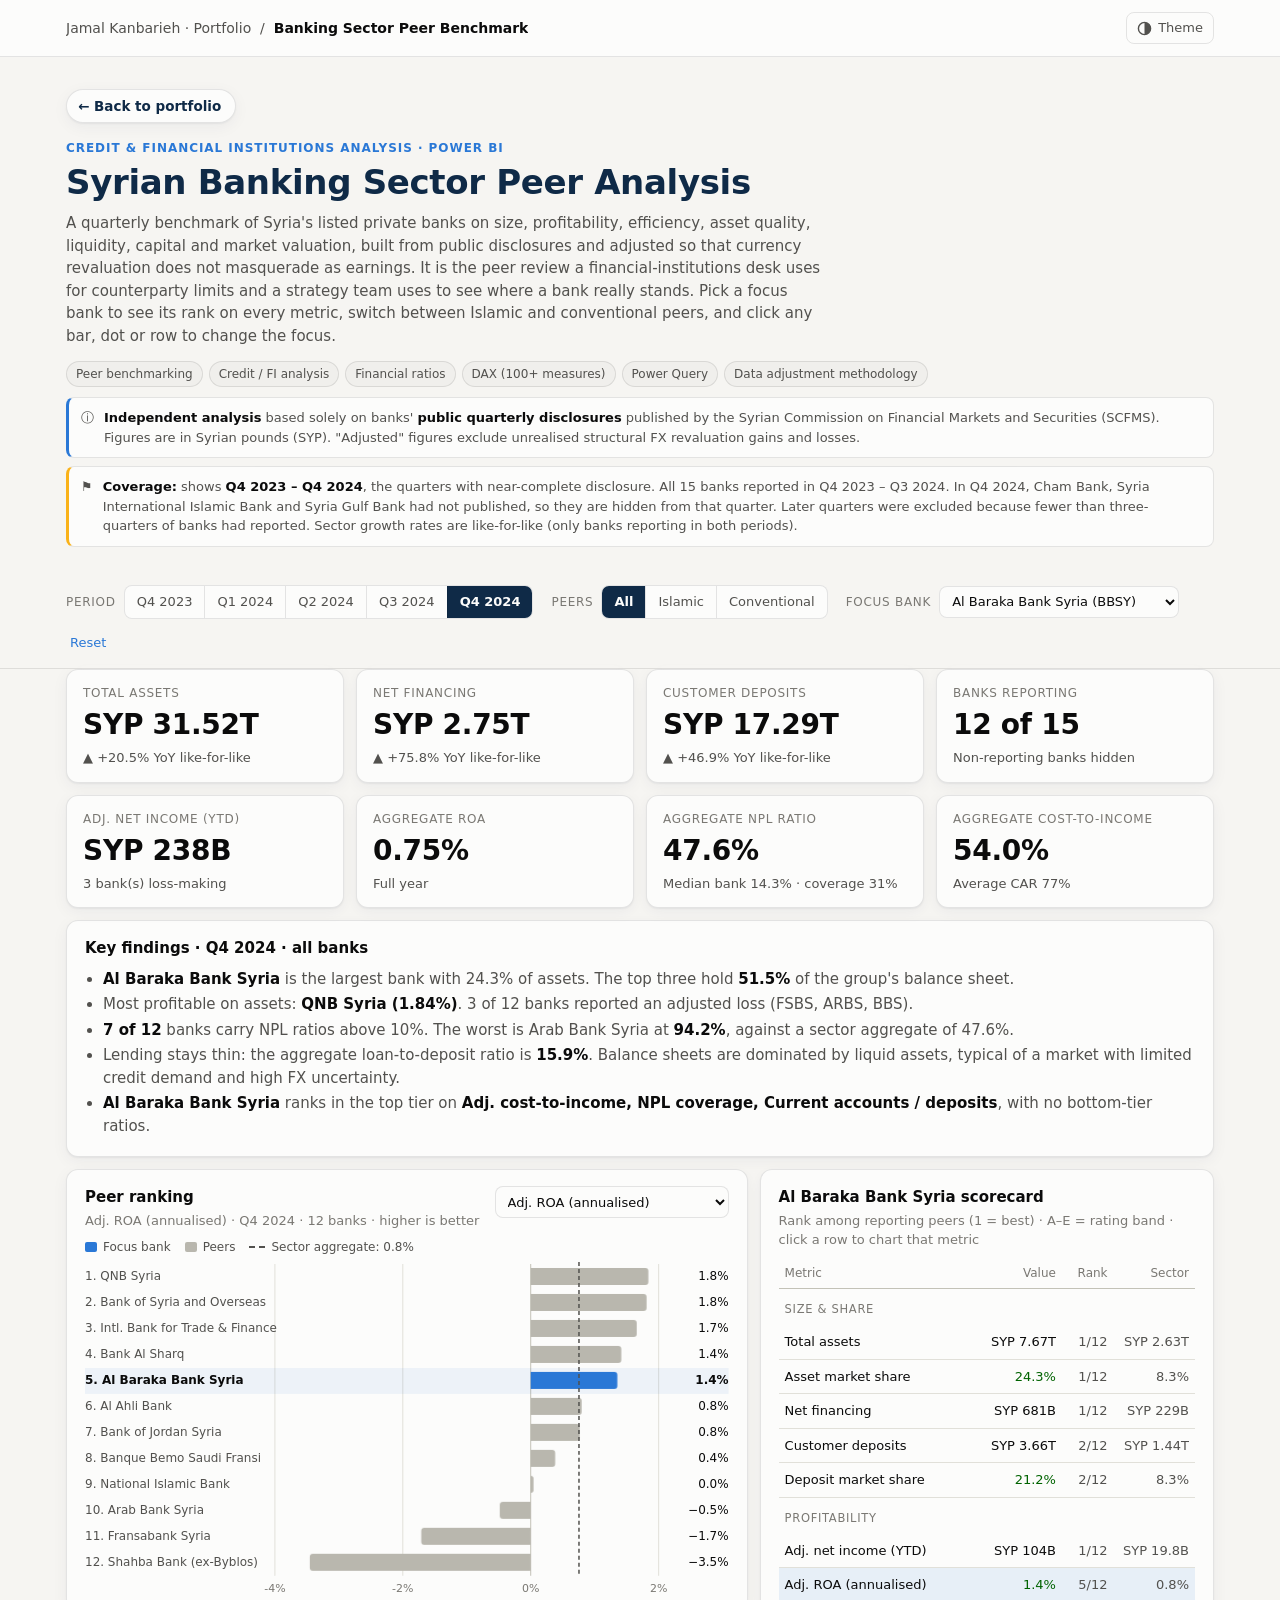
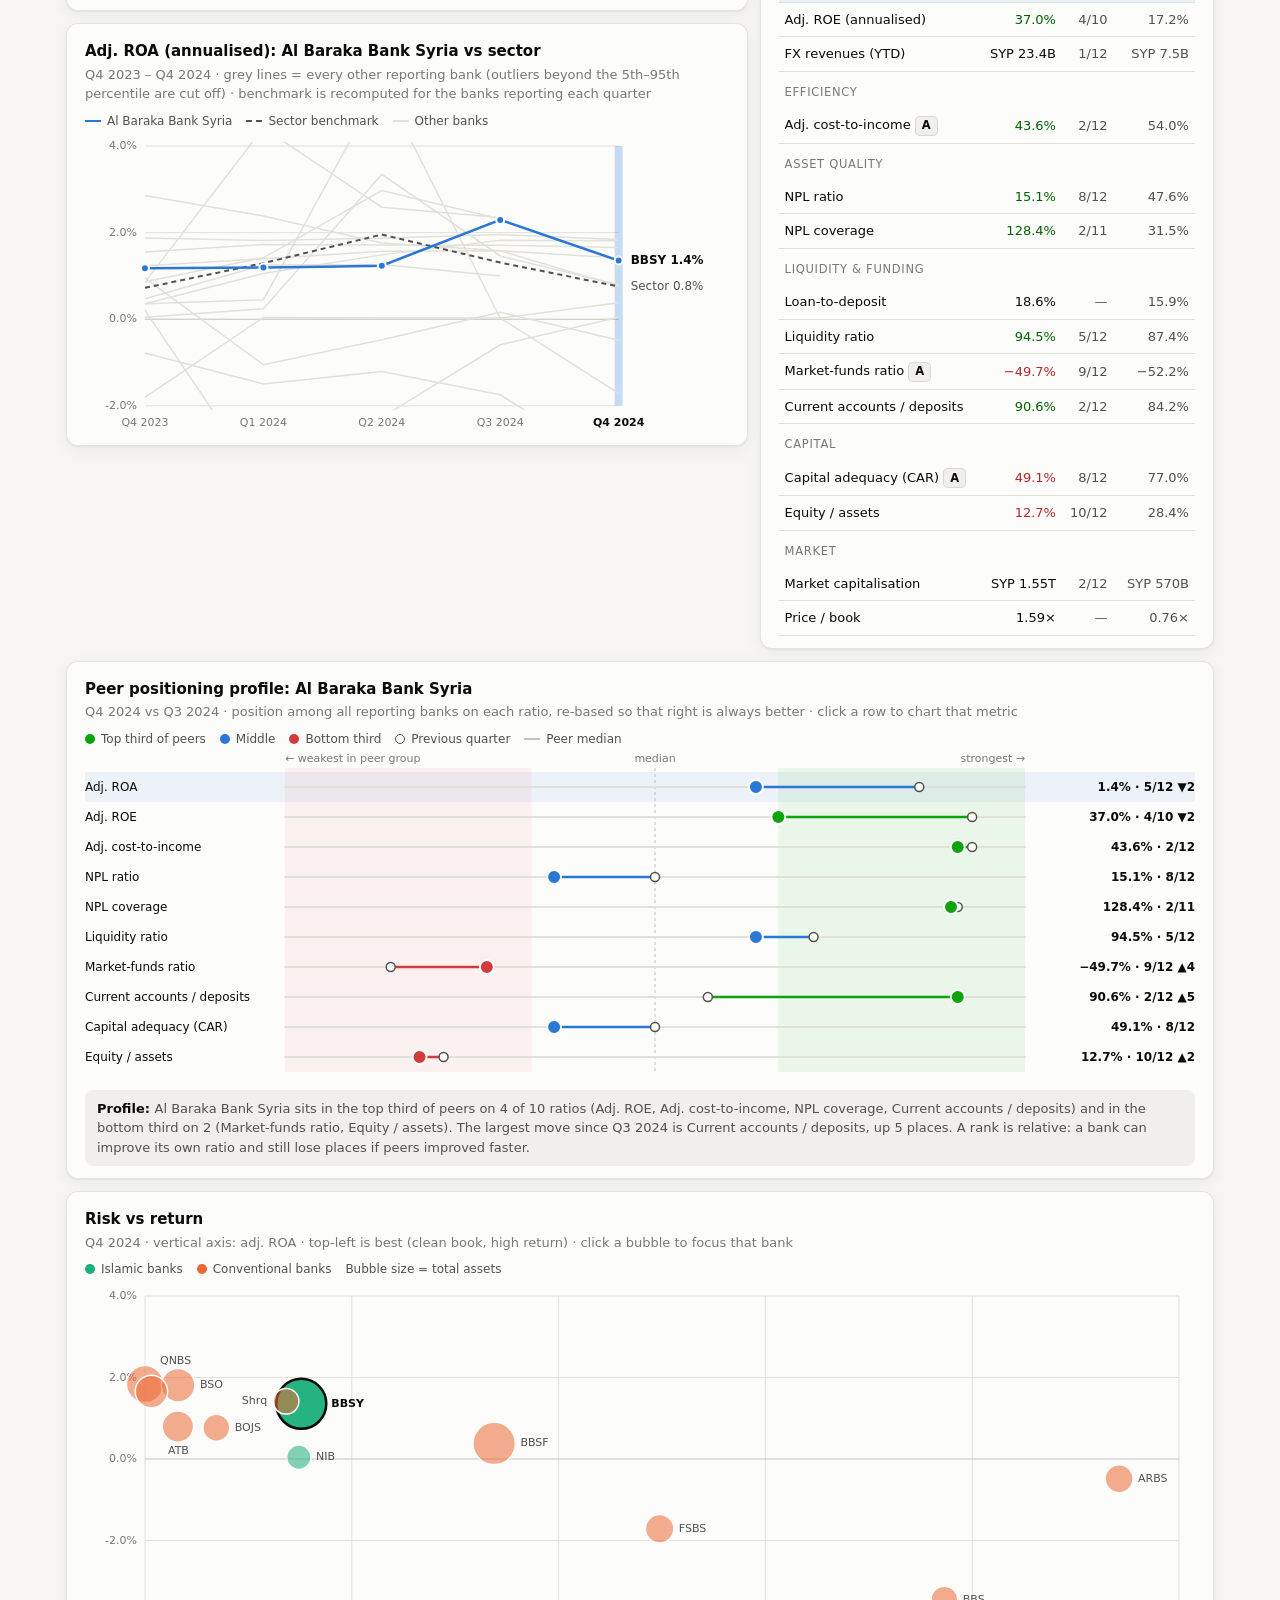
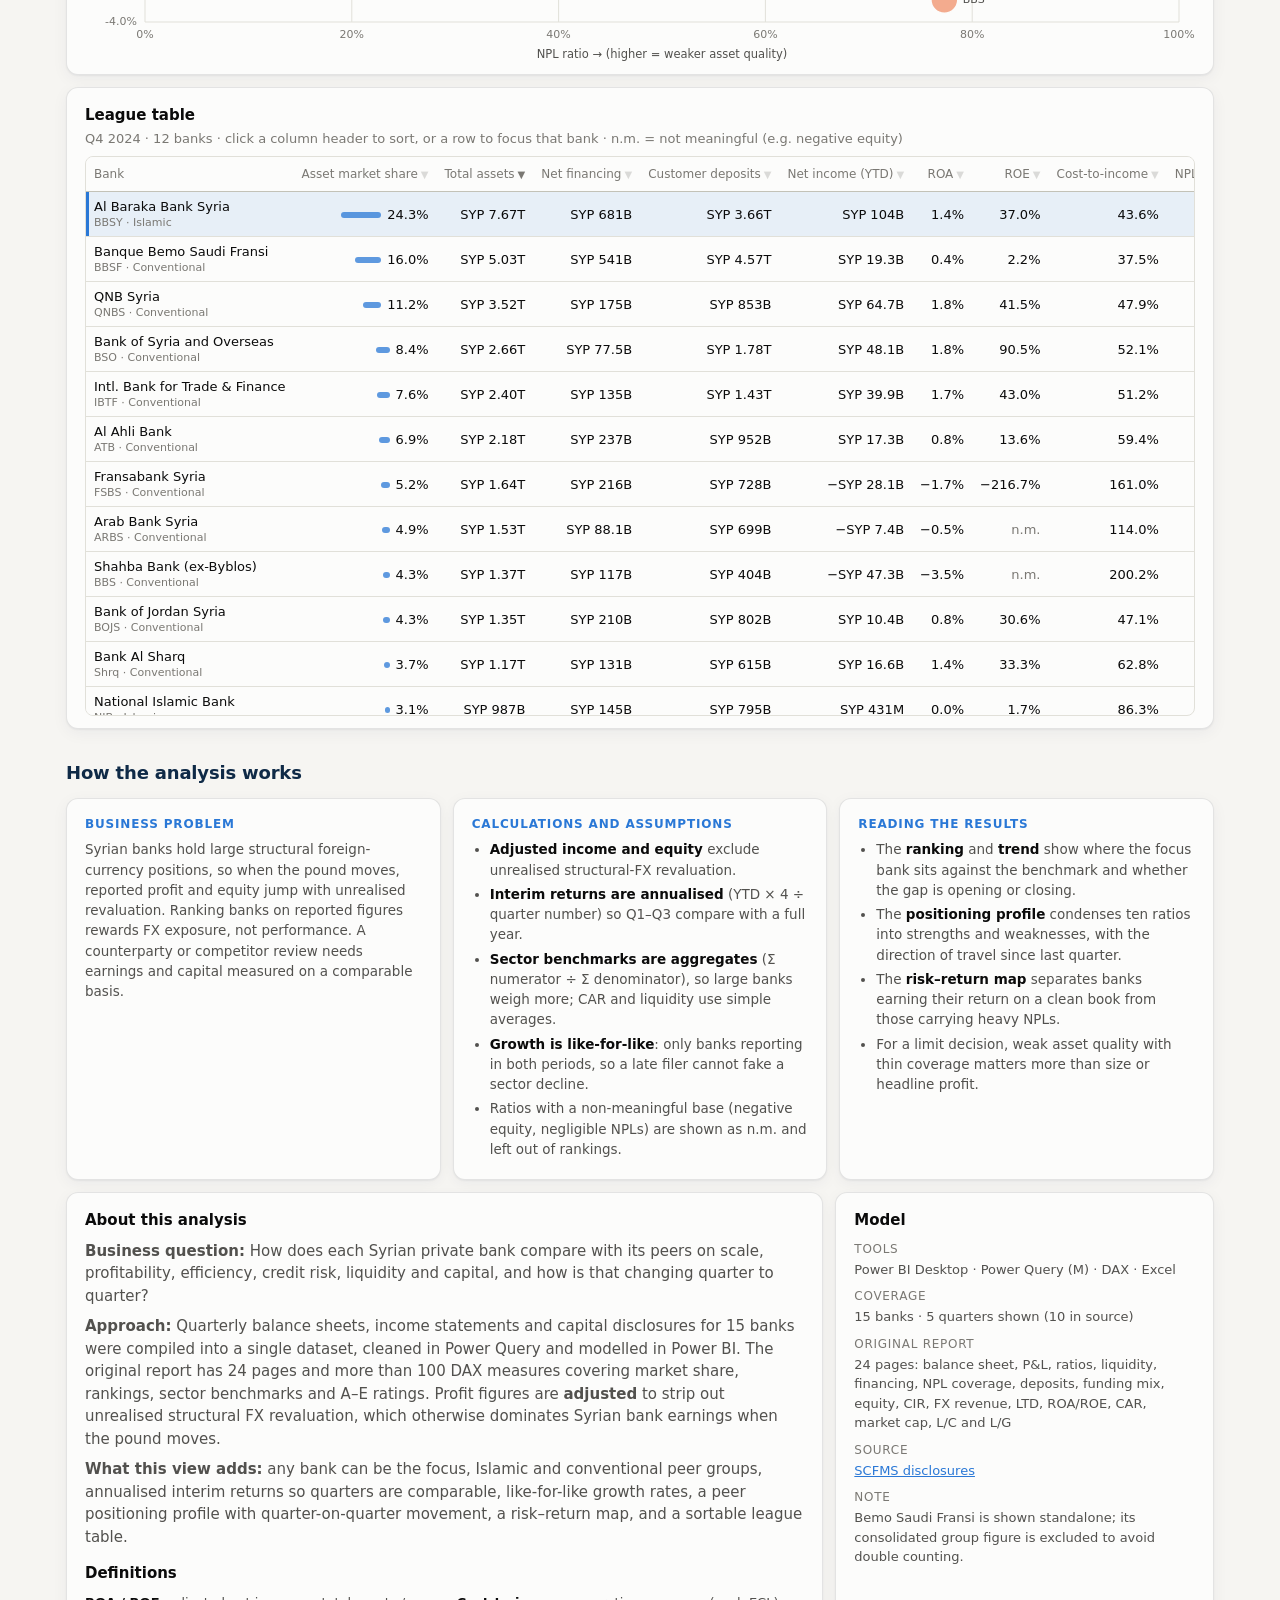
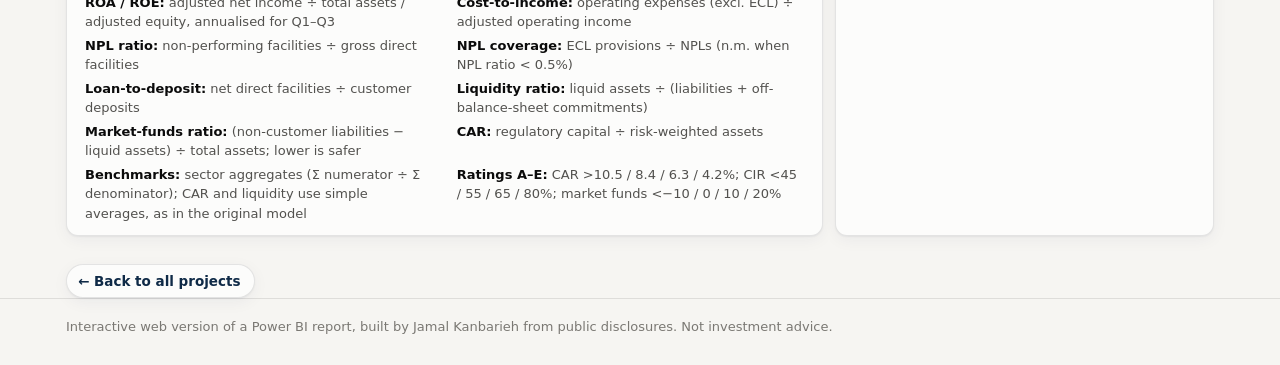
==== commit 8a326bde: "Enhance portfolio: motion layer, upgraded charts and narratives, new correspondent-channel demand mo" ====
--- a/projects/banking-sector/index.html
+++ b/projects/banking-sector/index.html
@@ -31,7 +31,7 @@
   <a class="backbtn" href="../../index.html">← Back to portfolio</a>
   <p class="eyebrow">Credit &amp; Financial Institutions Analysis · Power BI</p>
   <h1>Syrian Banking Sector Peer Analysis</h1>
-  <p class="lede">A quarterly benchmark of Syria's listed private banks covering size, profitability, efficiency, asset quality, liquidity, capital and market valuation. It is the kind of counterparty and peer review a bank's financial-institutions desk uses for limit setting and strategy. Pick a focus bank to see where it ranks on every metric, switch between Islamic and conventional peers, and click any bar, dot or row to change the focus.</p>
+  <p class="lede">A quarterly benchmark of Syria's listed private banks on size, profitability, efficiency, asset quality, liquidity, capital and market valuation, built from public disclosures and adjusted so that currency revaluation does not masquerade as earnings. It is the peer review a financial-institutions desk uses for counterparty limits and a strategy team uses to see where a bank really stands. Pick a focus bank to see its rank on every metric, switch between Islamic and conventional peers, and click any bar, dot or row to change the focus.</p>
   <ul class="tags"><li>Peer benchmarking</li><li>Credit / FI analysis</li><li>Financial ratios</li><li>DAX (100+ measures)</li><li>Power Query</li><li>Data adjustment methodology</li></ul>
   <div class="note info" role="note"><span aria-hidden="true">ⓘ</span><div><strong>Independent analysis</strong> based solely on banks' <strong>public quarterly disclosures</strong> published by the Syrian Commission on Financial Markets and Securities (SCFMS). Figures are in Syrian pounds (SYP). "Adjusted" figures exclude unrealised structural FX revaluation gains and losses.</div></div>
   <div class="note" role="note"><span aria-hidden="true">⚑</span><div><strong>Coverage:</strong> shows <strong>Q4 2023 – Q4 2024</strong>, the quarters with near-complete disclosure. All 15 banks reported in Q4 2023 – Q3 2024. In Q4 2024, Cham Bank, Syria International Islamic Bank and Syria Gulf Bank had not published, so they are hidden from that quarter. Later quarters were excluded because fewer than three-quarters of banks had reported. Sector growth rates are like-for-like (only banks reporting in both periods).</div></div>
@@ -73,6 +73,14 @@
   </div>
 
   <div class="card panel full">
+    <h2 id="posTitle">Peer positioning profile</h2>
+    <p class="sub" id="posSub"></p>
+    <div class="legend"><span><i class="dot" style="background:var(--good)"></i>Top third of peers</span><span><i class="dot" style="background:var(--accent)"></i>Middle</span><span><i class="dot" style="background:var(--bad)"></i>Bottom third</span><span><i class="dot" style="background:transparent;border:1.5px solid var(--ink-2)"></i>Previous quarter</span><span><i class="ln" style="border-color:var(--axis)"></i>Peer median</span></div>
+    <div class="chart" id="pos"></div>
+    <div class="read" id="posRead"></div>
+  </div>
+
+  <div class="card panel full">
     <h2>Risk vs return</h2>
     <p class="sub" id="scatSub"></p>
     <div class="legend"><span><i class="dot" style="background:var(--s1)"></i>Islamic banks</span><span><i class="dot" style="background:var(--s2)"></i>Conventional banks</span><span>Bubble size = total assets</span></div>
@@ -85,12 +93,28 @@
     <div class="lt-wrap"><table class="lt" id="lt"></table></div>
   </div>
 
+  <h2 class="sechead">How the analysis works</h2>
+  <div class="story">
+    <div class="card"><h3>Business problem</h3><p>Syrian banks hold large structural foreign-currency positions, so when the pound moves, reported profit and equity jump with unrealised revaluation. Ranking banks on reported figures rewards FX exposure, not performance. A counterparty or competitor review needs earnings and capital measured on a comparable basis.</p></div>
+    <div class="card"><h3>Calculations and assumptions</h3><ul>
+      <li><b>Adjusted income and equity</b> exclude unrealised structural-FX revaluation.</li>
+      <li><b>Interim returns are annualised</b> (YTD × 4 ÷ quarter number) so Q1–Q3 compare with a full year.</li>
+      <li><b>Sector benchmarks are aggregates</b> (Σ numerator ÷ Σ denominator), so large banks weigh more; CAR and liquidity use simple averages.</li>
+      <li><b>Growth is like-for-like</b>: only banks reporting in both periods, so a late filer cannot fake a sector decline.</li>
+      <li>Ratios with a non-meaningful base (negative equity, negligible NPLs) are shown as n.m. and left out of rankings.</li></ul></div>
+    <div class="card"><h3>Reading the results</h3><ul>
+      <li>The <b>ranking</b> and <b>trend</b> show where the focus bank sits against the benchmark and whether the gap is opening or closing.</li>
+      <li>The <b>positioning profile</b> condenses ten ratios into strengths and weaknesses, with the direction of travel since last quarter.</li>
+      <li>The <b>risk–return map</b> separates banks earning their return on a clean book from those carrying heavy NPLs.</li>
+      <li>For a limit decision, weak asset quality with thin coverage matters more than size or headline profit.</li></ul></div>
+  </div>
+
   <section class="about">
     <div class="card panel">
       <h2>About this analysis</h2>
       <p><b>Business question:</b> How does each Syrian private bank compare with its peers on scale, profitability, efficiency, credit risk, liquidity and capital, and how is that changing quarter to quarter?</p>
       <p><b>Approach:</b> Quarterly balance sheets, income statements and capital disclosures for 15 banks were compiled into a single dataset, cleaned in Power Query and modelled in Power BI. The original report has 24 pages and more than 100 DAX measures covering market share, rankings, sector benchmarks and A–E ratings. Profit figures are <b>adjusted</b> to strip out unrealised structural FX revaluation, which otherwise dominates Syrian bank earnings when the pound moves.</p>
-      <p><b>What this view adds:</b> any bank can be the focus, Islamic and conventional peer groups, annualised interim returns so quarters are comparable, like-for-like growth rates, a risk–return map, and a sortable league table.</p>
+      <p><b>What this view adds:</b> any bank can be the focus, Islamic and conventional peer groups, annualised interim returns so quarters are comparable, like-for-like growth rates, a peer positioning profile with quarter-on-quarter movement, a risk–return map, and a sortable league table.</p>
       <h2 style="margin-top:14px">Definitions</h2>
       <ul class="def">
         <li><b>ROA / ROE:</b> adjusted net income ÷ total assets / adjusted equity, annualised for Q1–Q3</li>
@@ -287,7 +311,7 @@
     txt(g, 0, y + bh / 2, (x.rank ? x.rank + ". " : "") + (narrow ? x.c : lbl(x.c)), { "dominant-baseline": "middle", "font-size": 12, fill: isF ? "var(--ink)" : "var(--ink-2)", "font-weight": isF ? 650 : 400 });
     if (x.v != null) {
       const a = sx(0), b = sx(x.v), fill = isF ? "var(--actual)" : "var(--budget)";
-      el("path", { d: x.v >= 0 ? rr(a, y, b - a, bh, 3) : rl(b, y, a - b, bh, 3), fill, class: "mk" }, g);
+      el("path", { d: x.v >= 0 ? rr(a, y, b - a, bh, 3) : rl(b, y, a - b, bh, 3), fill, class: "mk " + (x.v >= 0 ? "gx" : "gxr"), style: `animation-delay:${i * 18}ms` }, g);
       if ((x.v > hi || x.v < lo)) { const cx = x.v > hi ? sx(hi) - 8 : sx(lo) + 8; el("path", { d: `M${cx - 3},${y - 1} l6,${bh + 2}`, stroke: "var(--surface)", "stroke-width": 3 }, g); }
       txt(g, W, y + bh / 2, fmtv(m, x.v), { "text-anchor": "end", "dominant-baseline": "middle", "font-size": 12, fill: "var(--ink)", "font-weight": isF ? 650 : 500 });
     } else txt(g, x0 + 4, y + bh / 2, "n.m. (not meaningful)", { "dominant-baseline": "middle", "font-size": 11.5, fill: "var(--muted)" });
@@ -350,7 +374,7 @@
   const g = el("g", { "clip-path": `url(#${clipId})` }, svg);
   for (const c in series) if (c !== f) el("path", { d: line(series[c]), fill: "none", stroke: "var(--grid)", "stroke-width": 1.5 }, g);
   el("path", { d: line(bseries), fill: "none", stroke: "var(--ink-2)", "stroke-width": 2, "stroke-dasharray": "5 4" }, g);
-  el("path", { d: line(fv), fill: "none", stroke: "var(--actual)", "stroke-width": 2.5 }, g);
+  el("path", { d: line(fv), fill: "none", stroke: "var(--actual)", "stroke-width": 2.5, class: "wipe" }, g);
   fv.forEach((v, i) => v != null && el("circle", { cx: sx(i), cy: sy(v), r: 4, fill: "var(--actual)", stroke: "var(--surface)", "stroke-width": 2 }, g));
   if (!narrow) {
     const li = fv.length - 1 - [...fv].reverse().findIndex(v => v != null);
@@ -366,6 +390,37 @@
   $("trendTitle").textContent = `${m.l}: ${lbl(f)} vs sector`;
   $("trendFocusLbl").textContent = lbl(f);
   $("trendSub").textContent = `Q4 2023 – Q4 2024 · grey lines = every other reporting bank (outliers beyond the 5th–95th percentile are cut off) · benchmark is recomputed for the banks reporting each quarter`;
+}
+
+/* ---------- peer positioning profile ---------- */
+function renderPos() {
+  const box = $("pos"); box.replaceChildren();
+  const p = state.p, pp = prevPeriod(p), f = state.focus, rows = rowsFor(p), prow = pp ? rowsFor(pp) : [];
+  const ms = M.filter(m => m.b && !m.agg && !m.share), pos = (m, per, rs) => { const R = ranked(m, per, rs), me = R.ok.find(x => x.c === f); return me && R.n > 1 ? { pct: (R.n - me.rank) / (R.n - 1), rank: me.rank, n: R.n, v: me.v } : null; };
+  const list = ms.map(m => ({ m, now: pos(m, p, rows), was: pp && prow.find(r => r.c === f) ? pos(m, pp, prow) : null }));
+  const W = Math.max(300, box.clientWidth), narrow = W < 560, labelW = narrow ? 118 : 200, valW = narrow ? 64 : 170, rowH = 30, top = 20, bottom = 8, H = top + rowH * list.length + bottom;
+  const svg = el("svg", { viewBox: `0 0 ${W} ${H}`, role: "img", "aria-label": "Percentile position of the focus bank on each ratio" }, box), x0 = labelW, x1 = W - valW, sx = v => x0 + (x1 - x0) * v;
+  el("rect", { x: sx(0), y: top - 4, width: sx(1 / 3) - sx(0), height: H - top - bottom + 4, fill: "var(--bad)", opacity: .06 }, svg); el("rect", { x: sx(2 / 3), y: top - 4, width: sx(1) - sx(2 / 3), height: H - top - bottom + 4, fill: "var(--good)", opacity: .07 }, svg);
+  el("line", { x1: sx(.5), x2: sx(.5), y1: top - 4, y2: H - bottom, stroke: "var(--axis)", "stroke-dasharray": "3 3" }, svg);
+  txt(svg, sx(0), 10, "← weakest in peer group", { "font-size": 11, fill: "var(--muted)" }); txt(svg, sx(1), 10, "strongest →", { "font-size": 11, fill: "var(--muted)", "text-anchor": "end" }); if (!narrow) txt(svg, sx(.5), 10, "median", { "font-size": 11, fill: "var(--muted)", "text-anchor": "middle" });
+  list.forEach((o, i) => {
+    const y = top + i * rowH + rowH / 2, g = el("g", { class: "hit", tabindex: 0, role: "button", "aria-label": `${o.m.l}: ${o.now ? "rank " + o.now.rank + " of " + o.now.n : "not meaningful"}` }, svg);
+    el("rect", { x: 0, y: y - rowH / 2, width: W, height: rowH, fill: o.m.k === state.metric ? "var(--accent)" : "transparent", opacity: o.m.k === state.metric ? .07 : 1 }, g);
+    txt(g, 0, y, o.m.l.replace(" (annualised)", ""), { "dominant-baseline": "middle", "font-size": 12, fill: "var(--ink)" });
+    el("line", { x1: x0, x2: x1, y1: y, y2: y, stroke: "var(--grid)", "stroke-width": 2, "stroke-linecap": "round" }, g);
+    if (!o.now) { txt(g, x0 + 6, y - 9, "n.m.", { "font-size": 10.5, fill: "var(--muted)" }); return; }
+    const col = o.now.pct >= 2 / 3 ? "var(--good)" : o.now.pct <= 1 / 3 ? "var(--bad)" : "var(--accent)";
+    if (o.was) { el("line", { x1: sx(o.was.pct), x2: sx(o.now.pct), y1: y, y2: y, stroke: col, "stroke-width": 2.5, opacity: .45, class: "fade" }, g); el("circle", { cx: sx(o.was.pct), cy: y, r: 4.5, fill: "var(--surface)", stroke: "var(--ink-2)", "stroke-width": 1.5 }, g); }
+    el("circle", { cx: sx(o.now.pct), cy: y, r: 7, fill: col, stroke: "var(--surface)", "stroke-width": 2, class: "mk pop", style: `animation-delay:${i * 35}ms` }, g);
+    const d = o.was ? o.was.rank - o.now.rank : 0;
+    txt(g, W, y, `${narrow ? "" : fmtv(o.m, o.now.v) + " · "}${o.now.rank}/${o.now.n}${o.was && d ? (d > 0 ? " ▲" : " ▼") + Math.abs(d) : ""}`, { "text-anchor": "end", "dominant-baseline": "middle", "font-size": 12, fill: "var(--ink)", "font-weight": 600 });
+    bindTip(g, () => [`${o.m.l} · ${lbl(f)}`, [{ label: p, value: `${fmtv(o.m, o.now.v)} · rank ${o.now.rank} of ${o.now.n}` }, ...(o.was ? [{ label: pp, value: `${fmtv(o.m, o.was.v)} · rank ${o.was.rank} of ${o.was.n}` }, { label: "Rank change", value: d === 0 ? "unchanged" : `${d > 0 ? "up" : "down"} ${Math.abs(d)}`, cls: d > 0 ? "up" : d < 0 ? "down" : "" }] : []), { label: "Better when", value: o.m.b === "low" ? "lower" : "higher" }]]);
+    onActivate(g, () => { state.metric = o.m.k; render(); });
+  });
+  const ok = list.filter(o => o.now), topN = ok.filter(o => o.now.pct >= 2 / 3), bot = ok.filter(o => o.now.pct <= 1 / 3), mv = ok.filter(o => o.was).map(o => ({ o, d: o.was.rank - o.now.rank })).sort((a, b) => Math.abs(b.d) - Math.abs(a.d))[0];
+  $("posTitle").textContent = `Peer positioning profile: ${lbl(f)}`;
+  $("posSub").textContent = `${p}${pp ? " vs " + pp : ""} · position among ${state.grp === "all" ? "all" : state.grp === "isl" ? "Islamic" : "conventional"} reporting banks on each ratio, re-based so that right is always better · click a row to chart that metric`;
+  $("posRead").replaceChildren(h("b", { text: "Profile: " }), document.createTextNode(`${lbl(f)} sits in the top third of peers on ${topN.length} of ${ok.length} ratios${topN.length ? " (" + topN.slice(0, 4).map(o => o.m.l.replace(" (annualised)", "")).join(", ") + ")" : ""} and in the bottom third on ${bot.length}${bot.length ? " (" + bot.slice(0, 4).map(o => o.m.l.replace(" (annualised)", "")).join(", ") + ")" : ""}.` + (mv && mv.d ? ` The largest move since ${pp} is ${mv.o.m.l.replace(" (annualised)", "")}, ${mv.d > 0 ? "up" : "down"} ${Math.abs(mv.d)} place${Math.abs(mv.d) > 1 ? "s" : ""}.` : pp ? " Rankings are unchanged since the previous quarter." : "") + " A rank is relative: a bank can improve its own ratio and still lose places if peers improved faster."));
 }
 
 /* ---------- scatter ---------- */
@@ -385,7 +440,7 @@
     const isF = o.c === state.focus, col = ISL.has(o.c) ? "var(--s1)" : "var(--s2)";
     const g = el("g", { class: "hit", tabindex: 0, role: "button", "aria-label": `${lbl(o.c)}: NPL ${pctP(o.x)}, ROA ${pctP(o.y, 2)}` }, svg);
     el("circle", { cx: sx(o.x), cy: sy(o.y), r: Math.max(12, rad(o.s)), fill: "transparent" }, g);
-    el("circle", { cx: sx(o.x), cy: sy(o.y), r: rad(o.s), fill: col, "fill-opacity": isF ? .95 : .55, stroke: isF ? "var(--ink)" : "var(--surface)", "stroke-width": isF ? 2.5 : 1.5, class: "mk" }, g);
+    el("circle", { cx: sx(o.x), cy: sy(o.y), r: rad(o.s), fill: col, "fill-opacity": isF ? .95 : .55, stroke: isF ? "var(--ink)" : "var(--surface)", "stroke-width": isF ? 2.5 : 1.5, class: "mk pop" }, g);
     o.g = g; o.isF = isF;
     bindTip(g, () => [`${lbl(o.c)} · ${p}`, [{ label: "NPL ratio", value: pctP(o.x) }, { label: "Adj. ROA", value: pctP(o.y, 2) }, { label: "Total assets", value: compact(o.s, "SYP ") }, { label: "Type", value: ISL.has(o.c) ? "Islamic" : "Conventional" }]]);
     onActivate(g, () => setFocus(o.c));
@@ -442,8 +497,9 @@
   $("ltSub").textContent = `${p} · ${rows.length} banks · click a column header to sort, or a row to focus that bank · n.m. = not meaningful (e.g. negative equity)`;
 }
 
-function render() { syncControls(); renderKPIs(); renderInsights(); renderRank(); renderScorecard(); renderTrend(); renderScatter(); renderLeague(); }
+function render() { syncControls(); renderKPIs(); renderInsights(); renderRank(); renderScorecard(); renderTrend(); renderPos(); renderScatter(); renderLeague(); }
 build(); ensureFocus(); render(); onResize(render);
 </script>
+<script src="../../assets/motion.js"></script>
 </body>
 </html>
--- a/assets/site.css
+++ b/assets/site.css
@@ -180,3 +180,71 @@
 .backbtn.bottom{margin:28px 0 0}
 header.top .backtop{font-size:13px;font-weight:600;color:var(--accent);text-decoration:none;white-space:nowrap}
 .themebtn{display:inline-flex;align-items:center;gap:6px;white-space:nowrap}
+
+/* ================= motion & interaction layer (assets/motion.js) ================= */
+:root{--ease:cubic-bezier(.22,.8,.26,1)}
+@media (prefers-reduced-motion:no-preference){html{scroll-behavior:smooth}}
+h2[id],section[id],div[id]{scroll-margin-top:72px}
+html.mo body{animation:pgin .38s var(--ease) both}
+html.mo.leaving body{opacity:0;transition:opacity .14s ease-in}
+@keyframes pgin{from{opacity:0;transform:translateY(6px)}to{opacity:1;transform:none}}
+html.mo .rv{opacity:0;transform:translateY(16px);transition:opacity .55s var(--ease),transform .55s var(--ease)}
+html.mo .rv.in{opacity:1;transform:none}
+/* controls: consistent hover / press feedback */
+.btn,.chip,.seg button,.backbtn,.dl,.tg,.reset,.themebtn,select,.card,.lt td,.sc td,.hyp td,.hm td,.tags li,.skills li{transition:background-color .16s ease,border-color .16s ease,color .16s ease,box-shadow .2s ease,transform .18s var(--ease),opacity .16s ease}
+.btn:hover,.dl:hover{transform:translateY(-1px);box-shadow:0 6px 18px rgba(15,42,71,.14)}
+.btn:active,.dl:active,.chip:active,.seg button:active,.backbtn:active,.tg:active{transform:scale(.97)}
+.chip:hover,.tg:hover{border-color:var(--accent);color:var(--ink)}
+.seg button:hover:not([aria-pressed="true"]){background:var(--surface-2);color:var(--ink)}
+select:hover{border-color:var(--accent)}
+.themebtn:hover{color:var(--ink);border-color:var(--axis)}
+.reset:hover{text-decoration:underline}
+.backbtn:hover{transform:translateX(-2px)}
+:where(a,button,select,input,[tabindex]):focus-visible{outline:2px solid var(--accent);outline-offset:2px}
+.kpi{position:relative;overflow:hidden}
+.kpi::after{content:"";position:absolute;left:0;top:0;bottom:0;width:3px;background:var(--accent);transform:scaleY(0);transform-origin:top;transition:transform .3s var(--ease)}
+.kpi:hover::after{transform:scaleY(1)}
+.kpi:hover{box-shadow:0 2px 4px rgba(15,42,71,.06),0 10px 26px rgba(15,42,71,.09)}
+.hm td:hover{transform:scale(1.06);box-shadow:0 2px 10px rgba(0,0,0,.18)}
+/* chart marks */
+.hit .mk{transition:filter .15s ease,opacity .15s ease}
+.hit:hover .mk{filter:brightness(1.1) saturate(1.1)}
+.tip{transition:opacity .12s ease,transform .12s ease;transform:translateY(3px)}
+.tip[style*="opacity: 1"]{transform:none}
+html.mo.anim .chart .gx,html.mo .in-now .chart .gx{transform-box:fill-box;transform-origin:left center;animation:gx .6s var(--ease) both}
+html.mo.anim .chart .gxr,html.mo .in-now .chart .gxr{transform-box:fill-box;transform-origin:right center;animation:gx .6s var(--ease) both}
+html.mo.anim .chart .gy,html.mo .in-now .chart .gy{transform-box:fill-box;transform-origin:center bottom;animation:gy .6s var(--ease) both}
+html.mo.anim .chart .gyt,html.mo .in-now .chart .gyt{transform-box:fill-box;transform-origin:center top;animation:gy .6s var(--ease) both}
+html.mo.anim .chart .wipe,html.mo .in-now .chart .wipe{animation:wipe .9s var(--ease) both}
+html.mo.anim .chart .pop,html.mo .in-now .chart .pop{transform-box:fill-box;transform-origin:center;animation:pop .45s var(--ease) .25s both}
+html.mo.anim .chart .fade,html.mo .in-now .chart .fade{animation:fadein .6s ease .2s both}
+@keyframes gx{from{transform:scaleX(0)}to{transform:none}}
+@keyframes gy{from{transform:scaleY(0)}to{transform:none}}
+@keyframes wipe{from{clip-path:inset(-20% 100% -20% -5%)}to{clip-path:inset(-20% -5% -20% -5%)}}
+@keyframes pop{from{opacity:0;transform:scale(.3)}to{opacity:1;transform:none}}
+@keyframes fadein{from{opacity:0}to{opacity:1}}
+@media (prefers-reduced-motion:reduce){*,*::before,*::after{animation-duration:.01ms !important;animation-delay:0s !important;transition-duration:.01ms !important;scroll-behavior:auto !important}}
+
+/* ================= shared content blocks ================= */
+.story{display:grid;grid-template-columns:repeat(3,minmax(0,1fr));gap:12px;margin-top:12px}
+.story .card{padding:16px 18px}
+.story h3{font-size:12px;letter-spacing:.07em;text-transform:uppercase;color:var(--accent);margin:0 0 6px}
+.story p{font-size:13.5px;color:var(--ink-2);margin:0 0 8px}
+.story p:last-child{margin-bottom:0}
+.story ul{margin:0;padding-left:18px;font-size:13.5px;color:var(--ink-2)}
+.story li{margin:4px 0}
+.story b{color:var(--ink)}
+@media (max-width:860px){.story{grid-template-columns:minmax(0,1fr)}}
+.sechead{font-size:18px;color:var(--navy);margin:30px 0 0;letter-spacing:-.01em}
+.sechead+.secsub{color:var(--ink-2);margin:2px 0 0;font-size:13.5px}
+.fx{font-family:ui-monospace,SFMono-Regular,Menlo,Consolas,monospace;font-size:12.5px;background:var(--surface-2);border:1px solid var(--ring);border-left:3px solid var(--accent);border-radius:8px;padding:9px 12px;margin:8px 0;color:var(--ink);overflow-x:auto;white-space:pre-wrap;line-height:1.55}
+.fx i{color:var(--muted);font-style:normal}
+.read{font-size:13px;color:var(--ink-2);background:var(--surface-2);border-radius:8px;padding:9px 12px;margin-top:10px}
+.read b{color:var(--ink)}
+.small{font-size:12px;color:var(--muted)}
+.minik{display:grid;grid-template-columns:repeat(4,minmax(0,1fr));gap:8px;margin:6px 0 10px}
+.minik div{background:var(--surface-2);border-radius:8px;padding:8px 10px;min-width:0}
+.minik span{display:block;font-size:11px;color:var(--muted);text-transform:uppercase;letter-spacing:.05em}
+.minik b{font-size:16px;font-weight:650;font-variant-numeric:tabular-nums;overflow-wrap:anywhere}
+@media (max-width:560px){.minik{grid-template-columns:repeat(2,minmax(0,1fr))}}
+.seg button:disabled{opacity:.35;cursor:not-allowed}
